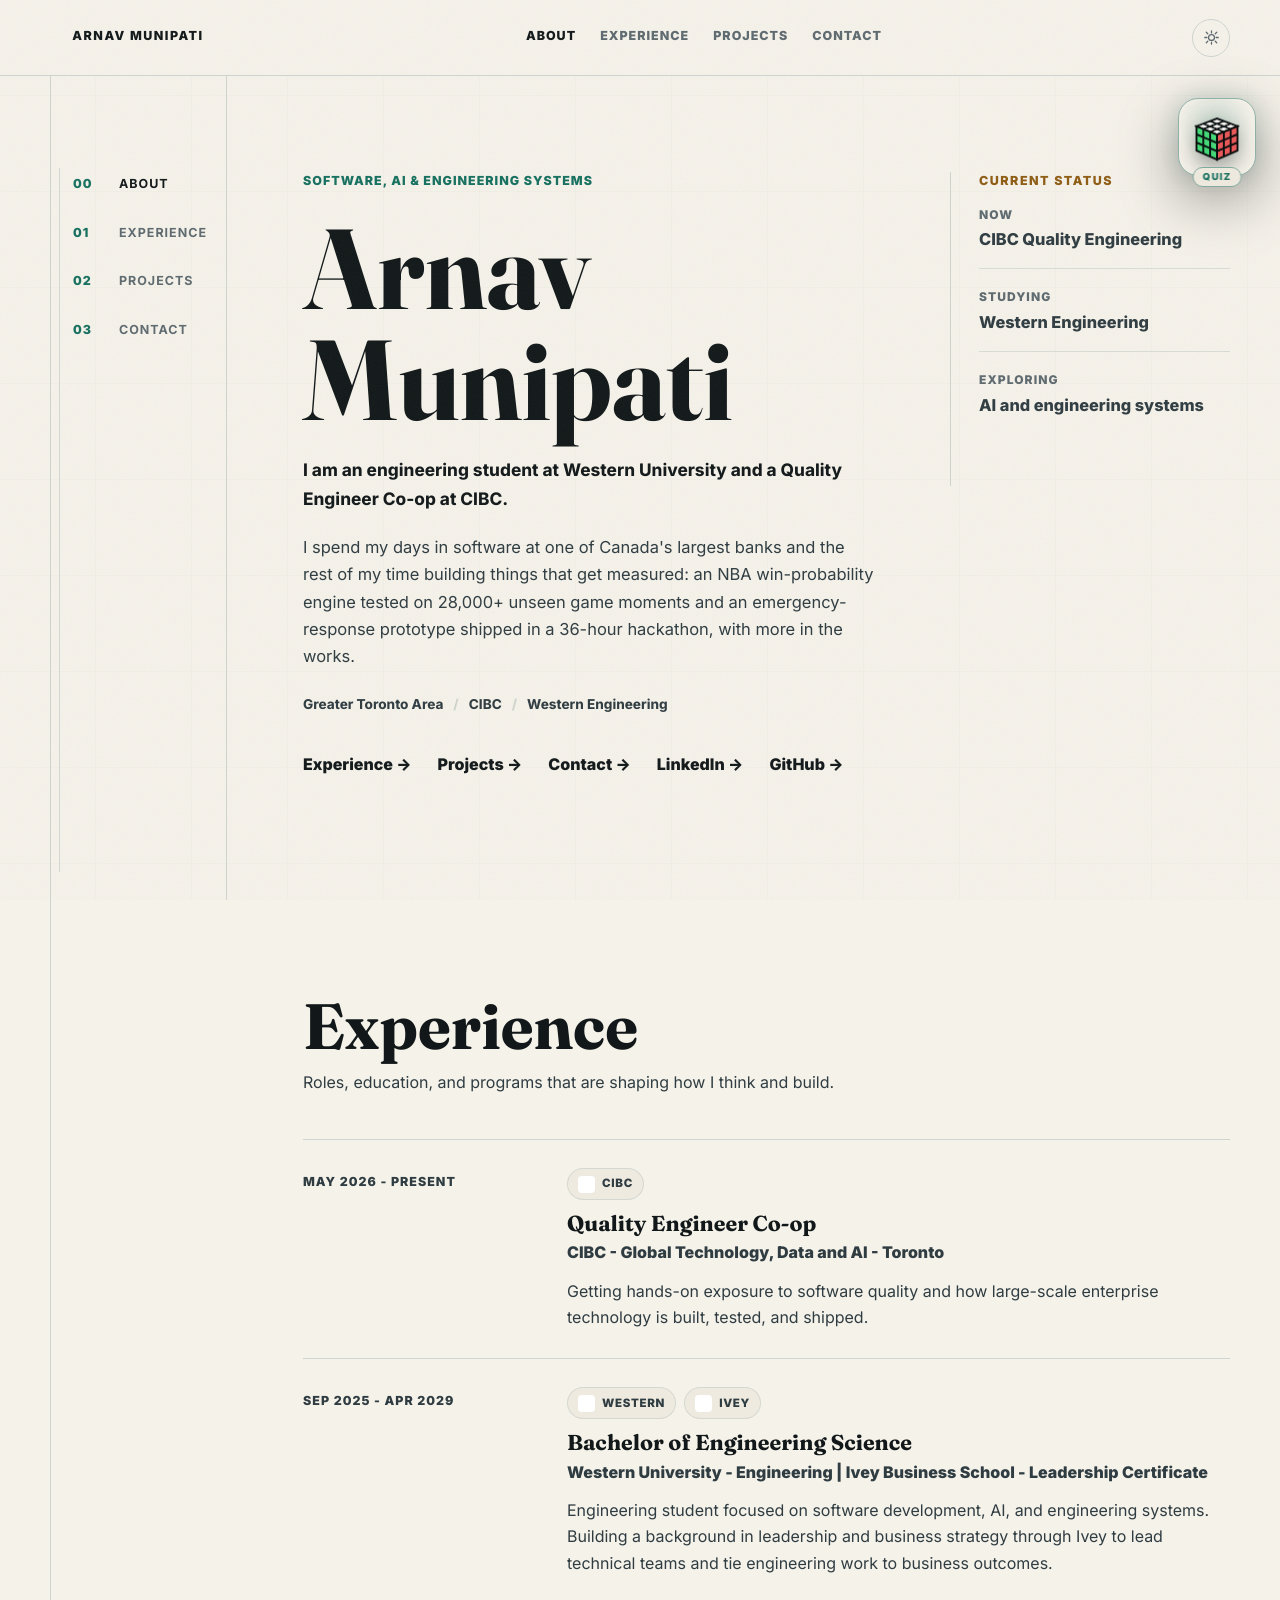
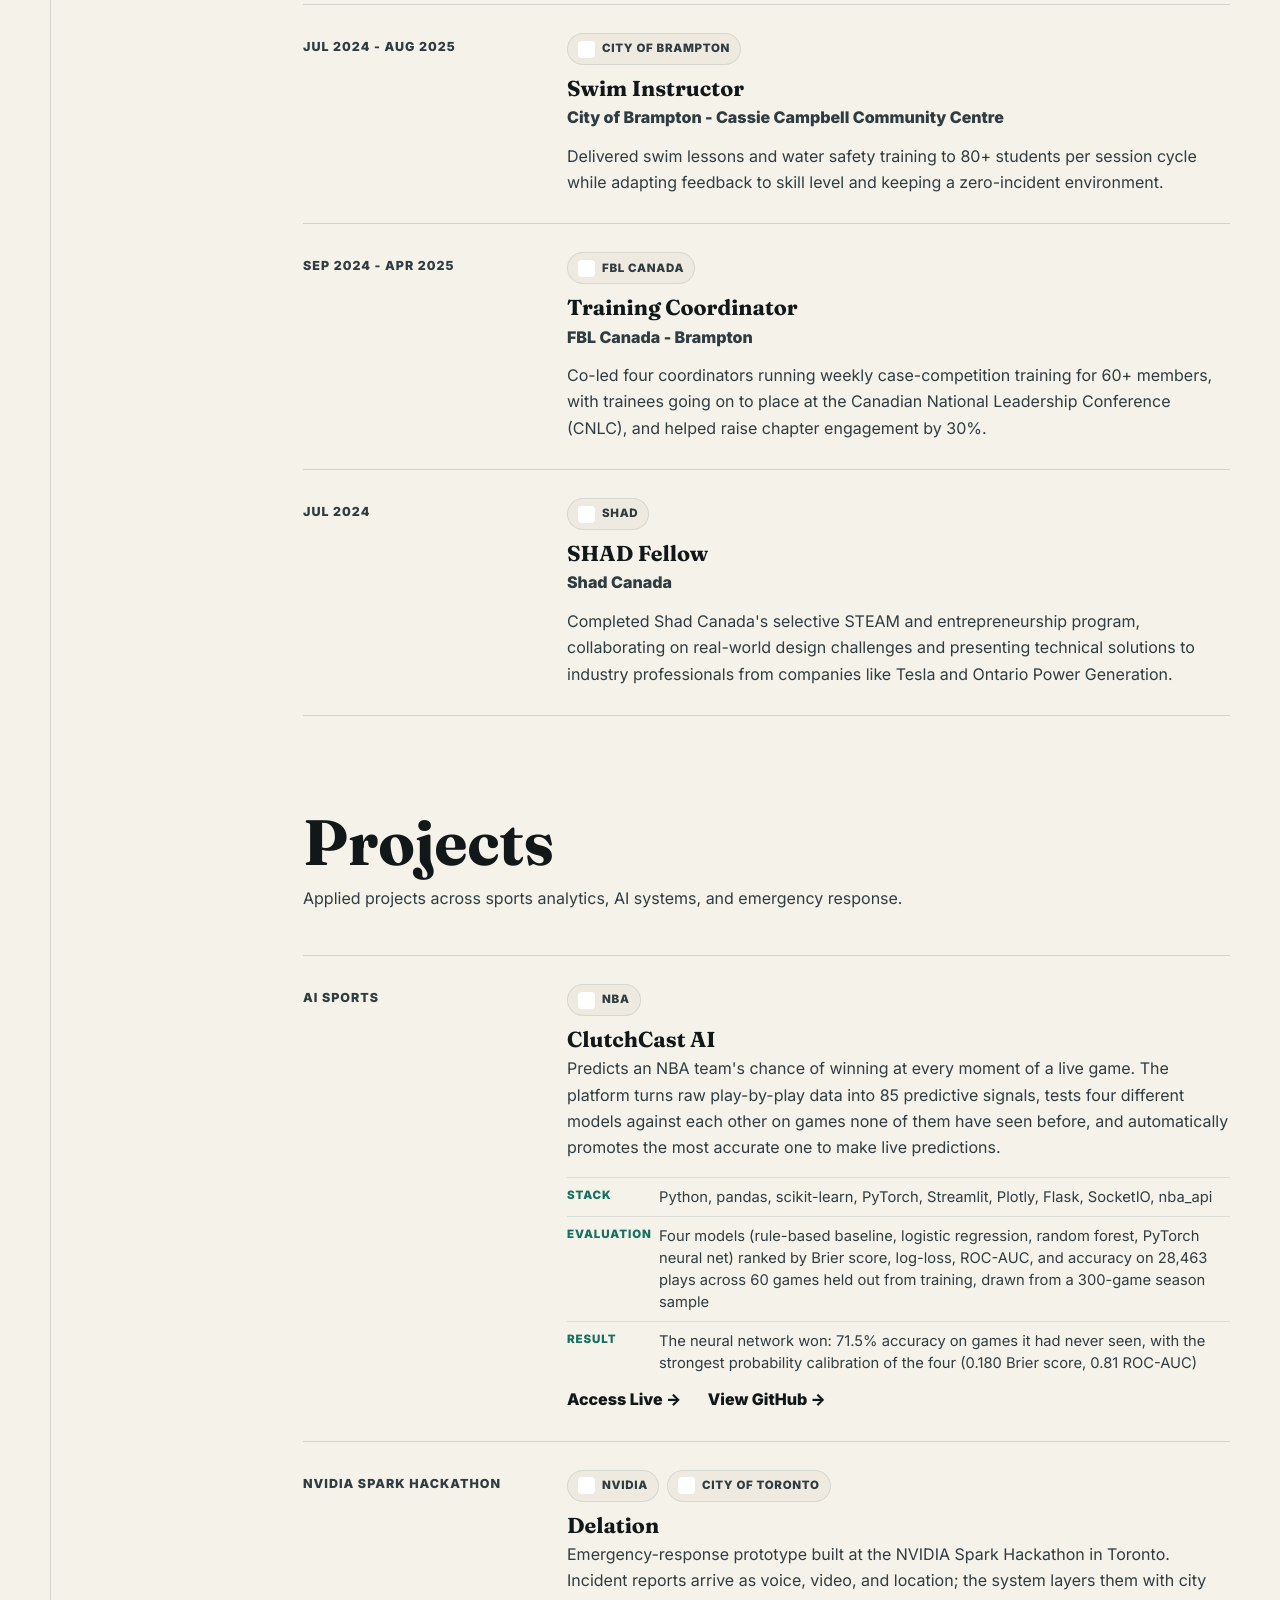
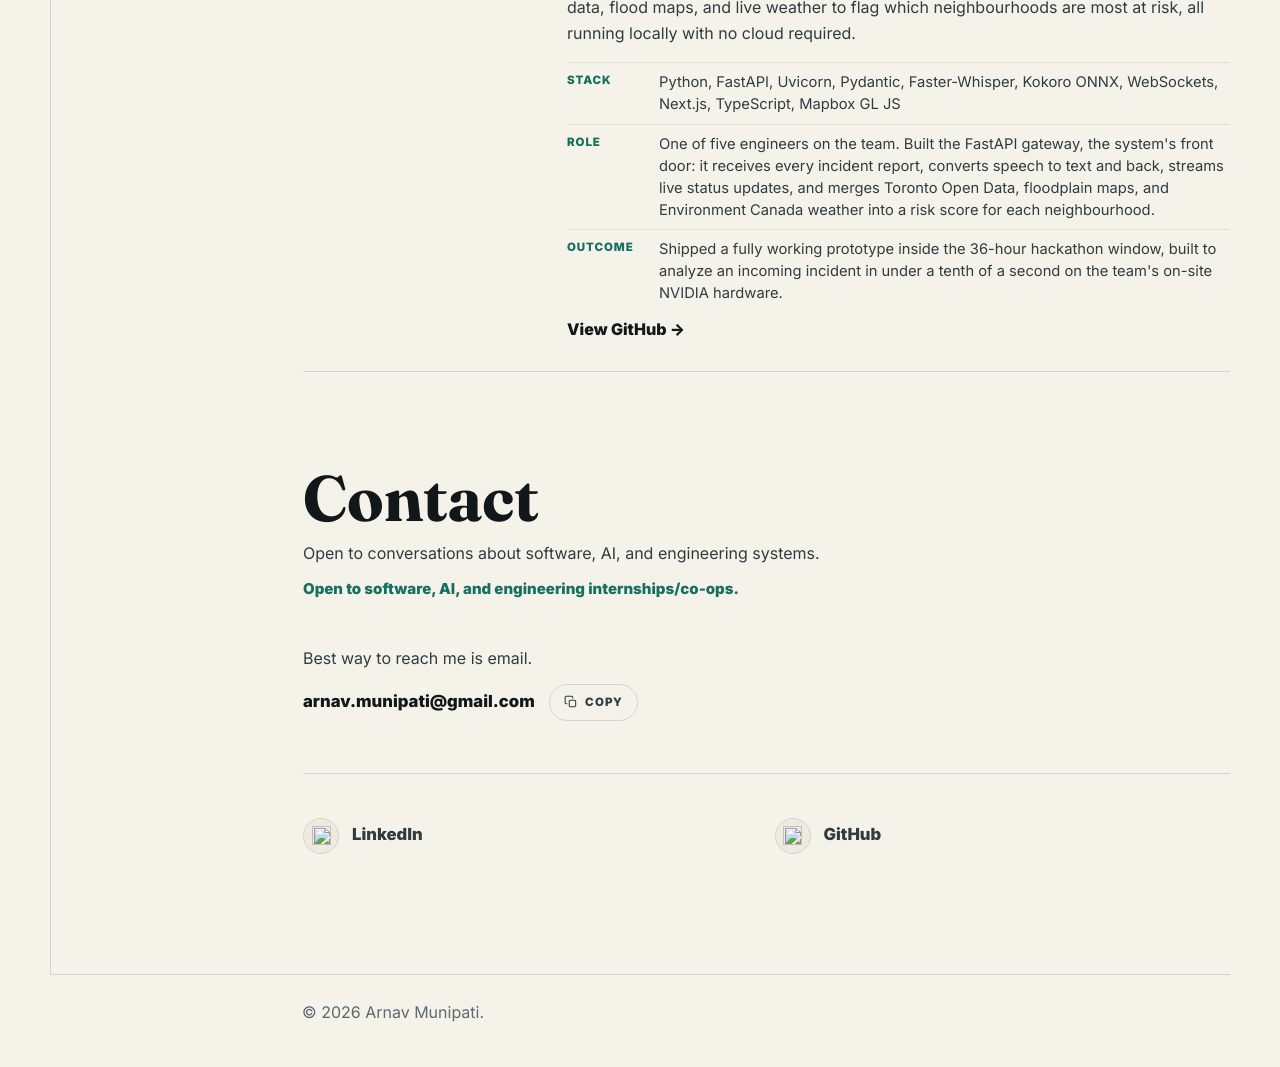
==== index.html @ 05cc2d0d "Add LinkedIn and GitHub to the hero link row Recruiters look for these in the first screen; previous" ====
<!doctype html>
<html lang="en">
  <head>
    <meta charset="utf-8" />
    <meta name="viewport" content="width=device-width, initial-scale=1" />
    <meta name="theme-color" content="#0b1213" />
    <meta
      name="description"
      content="Arnav Munipati - Quality Engineer Co-op at CIBC and Western Engineering student, building projects in software, AI, and engineering systems."
    />
    <meta property="og:title" content="Arnav Munipati | Portfolio" />
    <meta property="og:type" content="website" />
    <meta
      property="og:description"
      content="Quality Engineer Co-op at CIBC and Western Engineering student, building projects in software, AI, and engineering systems."
    />
    <meta property="og:url" content="https://arnavmunipati.vercel.app/" />
    <meta property="og:image" content="https://arnavmunipati.vercel.app/assets/social-preview.png?v=2" />
    <meta
      property="og:image:alt"
      content="Arnav Munipati in large serif type on a dark grid with mint accents and a Rubik's cube."
    />
    <meta property="og:image:width" content="1200" />
    <meta property="og:image:height" content="630" />
    <meta name="twitter:card" content="summary_large_image" />
    <meta name="twitter:title" content="Arnav Munipati | Portfolio" />
    <meta
      name="twitter:description"
      content="Quality Engineer Co-op at CIBC and Western Engineering student, building projects in software, AI, and engineering systems."
    />
    <meta name="twitter:image" content="https://arnavmunipati.vercel.app/assets/social-preview.png?v=2" />
    <link rel="canonical" href="https://arnavmunipati.vercel.app/" />
    <link rel="icon" href="assets/favicon.svg" type="image/svg+xml" />
    <link rel="apple-touch-icon" href="assets/icon-512.png" />
    <title>Arnav Munipati | Portfolio</title>
    <link rel="preload" href="assets/fonts/fraunces-var-latin.woff2" as="font" type="font/woff2" crossorigin />
    <link rel="preload" href="assets/fonts/inter-var-latin.woff2" as="font" type="font/woff2" crossorigin />
    <script type="application/ld+json">
      {
        "@context": "https://schema.org",
        "@type": "Person",
        "name": "Arnav Munipati",
        "url": "https://arnavmunipati.vercel.app/",
        "jobTitle": "Quality Engineer Co-op",
        "worksFor": { "@type": "Organization", "name": "CIBC" },
        "alumniOf": { "@type": "CollegeOrUniversity", "name": "Western University" },
        "sameAs": [
          "https://www.linkedin.com/in/arnavmunipati/",
          "https://github.com/arnavm24"
        ]
      }
    </script>
    <link rel="stylesheet" href="styles.css" />
  </head>
  <body>
    <a class="skip-link" href="#top">Skip to content</a>
    <div class="progress" aria-hidden="true"><span id="scroll-progress"></span></div>
    <canvas class="cursor-ribbon" aria-hidden="true"></canvas>

    <header class="site-header">
      <a class="brand" href="#top" aria-label="Arnav Munipati home">Arnav Munipati</a>

      <nav class="nav-links" aria-label="Primary navigation">
        <a href="#about">About</a>
        <a href="#experience">Experience</a>
        <a href="#projects">Projects</a>
        <a href="#contact">Contact</a>
      </nav>

      <button class="theme-button" type="button" data-theme-toggle aria-label="Toggle color theme">
        <svg class="theme-icon theme-icon-moon" viewBox="0 0 24 24" aria-hidden="true" focusable="false">
          <path d="M20 14.3A8.5 8.5 0 1 1 9.7 4a6.6 6.6 0 0 0 10.3 10.3Z" />
        </svg>
        <svg class="theme-icon theme-icon-sun" viewBox="0 0 24 24" aria-hidden="true" focusable="false">
          <circle cx="12" cy="12" r="4.2" />
          <path d="M12 2.5v3M12 18.5v3M4.6 4.6l2.1 2.1M17.3 17.3l2.1 2.1M2.5 12h3M18.5 12h3M4.6 19.4l2.1-2.1M17.3 6.7l2.1-2.1" />
        </svg>
      </button>
    </header>

    <main id="top" class="page-shell" tabindex="-1">
      <aside class="section-rail" aria-label="Page sections">
        <a href="#about"><span>00</span><strong>About</strong></a>
        <a href="#experience"><span>01</span><strong>Experience</strong></a>
        <a href="#projects"><span>02</span><strong>Projects</strong></a>
        <a href="#contact"><span>03</span><strong>Contact</strong></a>
      </aside>

      <div class="content-column">
        <section class="hero section-block" id="about" aria-labelledby="hero-title">
          <div class="mobile-kicker">
            <span>00</span>
            <strong>About</strong>
          </div>

          <div class="hero-main">
            <p class="eyebrow">Software, AI &amp; Engineering Systems</p>
            <h1 id="hero-title">Arnav Munipati</h1>
            <p class="hero-statement">
              I am an engineering student at Western University and a Quality Engineer Co-op at
              CIBC.
            </p>
            <p class="hero-copy">
              I spend my days in software at one of Canada's largest banks and the rest of my
              time building things that get measured: an NBA win-probability engine tested on
              28,000+ unseen game moments and an emergency-response prototype shipped in a
              36-hour hackathon, with more in the works.
            </p>

            <div class="tag-line" aria-label="Profile highlights">
              <span>Greater Toronto Area</span>
              <span>CIBC</span>
              <span>Western Engineering</span>
            </div>

            <div class="text-links">
              <a href="#experience">Experience -></a>
              <a href="#projects">Projects -></a>
              <a href="#contact">Contact -></a>
              <a href="https://www.linkedin.com/in/arnavmunipati/" target="_blank" rel="noreferrer">LinkedIn -></a>
              <a href="https://github.com/arnavm24" target="_blank" rel="noreferrer">GitHub -></a>
            </div>
          </div>

          <aside class="focus-panel" aria-label="Current status">
            <p>Current status</p>
            <dl>
              <div>
                <dt>Now</dt>
                <dd>CIBC Quality Engineering</dd>
              </div>
              <div>
                <dt>Studying</dt>
                <dd>Western Engineering</dd>
              </div>
              <div>
                <dt>Exploring</dt>
                <dd>AI and engineering systems</dd>
              </div>
            </dl>
          </aside>
        </section>

        <section class="section-block" id="experience" aria-labelledby="experience-title">
          <div class="mobile-kicker">
            <span>01</span>
            <strong>Experience</strong>
          </div>

          <div class="section-heading">
            <h2 id="experience-title">Experience</h2>
            <p>Roles, education, and programs that are shaping how I think and build.</p>
          </div>

          <div class="entry-list">
            <article class="entry">
              <p class="date">May 2026 - Present</p>
              <div>
                <div class="logo-strip" aria-label="Associated organizations">
                  <a class="logo-link" href="https://www.cibc.com/" target="_blank" rel="noreferrer" aria-label="CIBC homepage">
                    <img src="https://www.google.com/s2/favicons?domain=cibc.com&sz=64" alt="" />
                    <span>CIBC</span>
                  </a>
                </div>
                <h3>Quality Engineer Co-op</h3>
                <p class="company">CIBC - Global Technology, Data and AI - Toronto</p>
                <p>
                  Getting hands-on exposure to software quality and how large-scale enterprise
                  technology is built, tested, and shipped.
                </p>
              </div>
            </article>

            <article class="entry">
              <p class="date">Sep 2025 - Apr 2029</p>
              <div>
                <div class="logo-strip" aria-label="Associated schools">
                  <a class="logo-link" href="https://www.uwo.ca/" target="_blank" rel="noreferrer" aria-label="Western University homepage">
                    <img src="https://www.google.com/s2/favicons?domain=uwo.ca&sz=64" alt="" />
                    <span>Western</span>
                  </a>
                  <a class="logo-link" href="https://www.ivey.uwo.ca/" target="_blank" rel="noreferrer" aria-label="Ivey Business School homepage">
                    <img src="https://www.google.com/s2/favicons?domain=ivey.uwo.ca&sz=64" alt="" />
                    <span>Ivey</span>
                  </a>
                </div>
                <h3>Bachelor of Engineering Science</h3>
                <p class="company">Western University - Engineering | Ivey Business School - Leadership Certificate</p>
                <p>
                  Engineering student focused on software development, AI, and engineering
                  systems. Building a background in leadership and business strategy through
                  Ivey to lead technical teams and tie engineering work to business outcomes.
                </p>
              </div>
            </article>

            <article class="entry">
              <p class="date">Jul 2024 - Aug 2025</p>
              <div>
                <div class="logo-strip" aria-label="Associated organization">
                  <a class="logo-link" href="https://www.brampton.ca/" target="_blank" rel="noreferrer" aria-label="City of Brampton homepage">
                    <img src="https://www.google.com/s2/favicons?domain=brampton.ca&sz=64" alt="" />
                    <span>City of Brampton</span>
                  </a>
                </div>
                <h3>Swim Instructor</h3>
                <p class="company">City of Brampton - Cassie Campbell Community Centre</p>
                <p>
                  Delivered swim lessons and water safety training to 80+ students per session
                  cycle while adapting feedback to skill level and keeping a zero-incident
                  environment.
                </p>
              </div>
            </article>

            <article class="entry">
              <p class="date">Sep 2024 - Apr 2025</p>
              <div>
                <div class="logo-strip" aria-label="Associated organization">
                  <a class="logo-link" href="https://fblc.ca/" target="_blank" rel="noreferrer" aria-label="FBL Canada homepage">
                    <img src="https://www.google.com/s2/favicons?domain=fblc.ca&sz=64" alt="" />
                    <span>FBL Canada</span>
                  </a>
                </div>
                <h3>Training Coordinator</h3>
                <p class="company">FBL Canada - Brampton</p>
                <p>
                  Co-led four coordinators running weekly case-competition training for 60+
                  members, with trainees going on to place at the Canadian National Leadership
                  Conference (CNLC), and helped raise chapter engagement by 30%.
                </p>
              </div>
            </article>

            <article class="entry">
              <p class="date">Jul 2024</p>
              <div>
                <div class="logo-strip" aria-label="Associated organization">
                  <a class="logo-link" href="https://www.shad.ca/" target="_blank" rel="noreferrer" aria-label="Shad Canada homepage">
                    <img src="https://www.google.com/s2/favicons?domain=shad.ca&sz=64" alt="" />
                    <span>SHAD</span>
                  </a>
                </div>
                <h3>SHAD Fellow</h3>
                <p class="company">Shad Canada</p>
                <p>
                  Completed Shad Canada's selective STEAM and entrepreneurship program,
                  collaborating on real-world design challenges and presenting technical
                  solutions to industry professionals from companies like Tesla and Ontario
                  Power Generation.
                </p>
              </div>
            </article>
          </div>
        </section>

        <section class="section-block" id="projects" aria-labelledby="projects-title">
          <div class="mobile-kicker">
            <span>02</span>
            <strong>Projects</strong>
          </div>

          <div class="section-heading">
            <h2 id="projects-title">Projects</h2>
            <p>Applied projects across sports analytics, AI systems, and emergency response.</p>
          </div>

          <div class="entry-list compact">
            <article class="entry">
              <p class="date">AI Sports</p>
              <div>
                <div class="logo-strip" aria-label="Project organizations">
                  <a class="logo-link" href="https://www.nba.com/" target="_blank" rel="noreferrer" aria-label="NBA homepage">
                    <img src="https://www.google.com/s2/favicons?domain=nba.com&sz=64" alt="" />
                    <span>NBA</span>
                  </a>
                </div>
                <h3>ClutchCast AI</h3>
                <p>
                  Predicts an NBA team's chance of winning at every moment of a live game. The
                  platform turns raw play-by-play data into 85 predictive signals, tests four
                  different models against each other on games none of them have seen before,
                  and automatically promotes the most accurate one to make live predictions.
                </p>
                <dl class="project-facts" aria-label="ClutchCast AI project details">
                  <div>
                    <dt>Stack</dt>
                    <dd>Python, pandas, scikit-learn, PyTorch, Streamlit, Plotly, Flask, SocketIO, nba_api</dd>
                  </div>
                  <div>
                    <dt>Evaluation</dt>
                    <dd>Four models (rule-based baseline, logistic regression, random forest, PyTorch neural net) ranked by Brier score, log-loss, ROC-AUC, and accuracy on 28,463 plays across 60 games held out from training, drawn from a 300-game season sample</dd>
                  </div>
                  <div>
                    <dt>Result</dt>
                    <dd>The neural network won: 71.5% accuracy on games it had never seen, with the strongest probability calibration of the four (0.180 Brier score, 0.81 ROC-AUC)</dd>
                  </div>
                </dl>
                <a class="inline-action" href="https://clutchcast-ai.vercel.app/" target="_blank" rel="noreferrer">
                  Access Live ->
                </a>
                <a class="inline-action" href="https://github.com/arnavm24/clutchcast-ai" target="_blank" rel="noreferrer">
                  View GitHub ->
                </a>
              </div>
            </article>

            <article class="entry">
              <p class="date">NVIDIA Spark Hackathon</p>
              <div>
                <div class="logo-strip" aria-label="Project organizations">
                  <a class="logo-link" href="https://www.nvidia.com/en-us/" target="_blank" rel="noreferrer" aria-label="NVIDIA homepage">
                    <img src="https://www.google.com/s2/favicons?domain=nvidia.com&sz=64" alt="" />
                    <span>NVIDIA</span>
                  </a>
                  <a class="logo-link" href="https://www.toronto.ca/" target="_blank" rel="noreferrer" aria-label="City of Toronto homepage">
                    <img src="https://www.google.com/s2/favicons?domain=toronto.ca&sz=64" alt="" />
                    <span>City of Toronto</span>
                  </a>
                </div>
                <h3>Delation</h3>
                <p>
                  Emergency-response prototype built at the NVIDIA Spark Hackathon in Toronto.
                  Incident reports arrive as voice, video, and location; the system layers them
                  with city data, flood maps, and live weather to flag which neighbourhoods are
                  most at risk, all running locally with no cloud required.
                </p>
                <dl class="project-facts" aria-label="Delation project details">
                  <div>
                    <dt>Stack</dt>
                    <dd>Python, FastAPI, Uvicorn, Pydantic, Faster-Whisper, Kokoro ONNX, WebSockets, Next.js, TypeScript, Mapbox GL JS</dd>
                  </div>
                  <div>
                    <dt>Role</dt>
                    <dd>One of five engineers on the team. Built the FastAPI gateway, the system's front door: it receives every incident report, converts speech to text and back, streams live status updates, and merges Toronto Open Data, floodplain maps, and Environment Canada weather into a risk score for each neighbourhood.</dd>
                  </div>
                  <div>
                    <dt>Outcome</dt>
                    <dd>Shipped a fully working prototype inside the 36-hour hackathon window, built to analyze an incoming incident in under a tenth of a second on the team's on-site NVIDIA hardware.</dd>
                  </div>
                </dl>
                <a class="inline-action" href="https://github.com/AdrianShah/NVIDIA-SparkHacks" target="_blank" rel="noreferrer">
                  View GitHub ->
                </a>
              </div>
            </article>
          </div>
        </section>

        <section class="section-block contact-block" id="contact" aria-labelledby="contact-title">
          <div class="mobile-kicker">
            <span>03</span>
            <strong>Contact</strong>
          </div>

          <div class="section-heading">
            <h2 id="contact-title">Contact</h2>
            <p>Open to conversations about software, AI, and engineering systems.</p>
            <p class="availability-note">Open to software, AI, and engineering internships/co-ops.</p>
          </div>

          <p class="contact-copy">Best way to reach me is email.</p>

          <div class="email-row">
            <a class="email-button" href="mailto:arnav.munipati@gmail.com">
              arnav.munipati@gmail.com
            </a>
            <button class="copy-email" type="button" data-copy-email="arnav.munipati@gmail.com" aria-label="Copy email address">
              <svg viewBox="0 0 24 24" aria-hidden="true" focusable="false">
                <rect x="9" y="9" width="11" height="11" rx="2" />
                <path d="M5 15H4a2 2 0 0 1-2-2V4a2 2 0 0 1 2-2h9a2 2 0 0 1 2 2v1" />
              </svg>
              <span data-copy-label aria-live="polite">Copy</span>
            </button>
          </div>

          <div class="contact-methods" aria-label="Contact methods">
            <div class="contact-chip">
              <span class="contact-icon" aria-hidden="true">
                <img src="https://www.google.com/s2/favicons?domain=linkedin.com&sz=64" alt="" />
              </span>
              <a href="https://www.linkedin.com/in/arnavmunipati/" target="_blank" rel="noreferrer">
                LinkedIn
              </a>
            </div>
            <div class="contact-chip">
              <span class="contact-icon" aria-hidden="true">
                <img src="https://www.google.com/s2/favicons?domain=github.com&sz=64" alt="" />
              </span>
              <a href="https://github.com/arnavm24" target="_blank" rel="noreferrer">
                GitHub
              </a>
            </div>
          </div>
        </section>
      </div>
    </main>

    <footer class="site-footer">
      <p>&copy; <span data-year></span> Arnav Munipati.</p>
    </footer>

    <div class="rubiks-widget" data-rubiks-widget>
      <div
        class="rubiks-popover"
        id="rubiks-popover"
        role="dialog"
        aria-modal="true"
        aria-labelledby="rubiks-title"
        tabindex="-1"
        hidden
      >
        <div class="rubiks-popover-header">
          <div class="rubiks-heading">
            <div class="rubiks-kicker-row">
              <span class="rubiks-kicker-icon" aria-hidden="true">
                <svg viewBox="0 0 24 24" focusable="false">
                  <path d="M9 3h6v4.1a2.35 2.35 0 1 1 0 4.8V21H9v-4.1a2.35 2.35 0 1 1 0-4.8V3Z" />
                  <path d="M9 7H4v6h4.1" />
                  <path d="M15 13h5v6h-5.1" />
                </svg>
              </span>
              <p id="rubiks-title">Puzzle Check</p>
            </div>
            <p class="rubiks-subtitle">Let's see how well you know Arnav.</p>
          </div>
          <button class="rubiks-close" type="button" data-rubiks-close aria-label="Close Rubik's Cube quiz">
            Close
          </button>
        </div>
        <div class="rubiks-stage">
          <div class="rubiks-stage-cube" aria-hidden="true">
            <span class="rubiks-mini rubiks-mini-large" data-rubiks-cube></span>
          </div>
          <div class="rubiks-loading" data-rubiks-loading aria-hidden="true">
            <span class="rubiks-loading-dot"></span><span class="rubiks-loading-dot"></span><span class="rubiks-loading-dot"></span>
            <span class="rubiks-loading-result" data-rubiks-loading-result></span>
          </div>
          <div class="rubiks-panel" data-rubiks-panel aria-live="polite">
            <p class="rubiks-intro">
              Fun Fact: Arnav can solve a Rubik's Cube! Think you can solve this one?
            </p>
            <button class="rubiks-action" type="button" data-rubiks-begin>Begin</button>
          </div>
        </div>
      </div>

      <button
        class="cube-trigger"
        type="button"
        data-rubiks-toggle
        aria-expanded="false"
        aria-controls="rubiks-popover"
      >
        <span class="sr-only">Open Rubik's Cube quiz</span>
        <span class="rubiks-mini" data-rubiks-cube aria-hidden="true"></span>
      </button>
    </div>

    <script src="script.js"></script>
    <script defer src="/_vercel/insights/script.js"></script>
    <script defer src="/_vercel/speed-insights/script.js"></script>
  </body>
</html>
---- styles.css ----
@font-face {
  font-family: "Inter";
  font-style: normal;
  font-weight: 100 900;
  font-display: swap;
  src: url("assets/fonts/inter-var-latin.woff2") format("woff2");
}

@font-face {
  font-family: "Fraunces";
  font-style: normal;
  font-weight: 100 900;
  font-display: swap;
  src: url("assets/fonts/fraunces-var-latin.woff2") format("woff2");
}

:root {
  color-scheme: dark;
  --bg: #0b1213;
  --panel: #101818;
  --ink: #f4f7f5;
  --muted: #a8b2b5;
  --muted-strong: #c6d0d3;
  --line: #243538;
  --accent: #a8f0d2;
  --accent-warm: #f3c969;
  --max: 1180px;
  --rail: 176px;
  --header: 76px;
}

[data-theme="light"] {
  color-scheme: light;
  --bg: #f5f2ea;
  --panel: #eee9de;
  --ink: #121819;
  --muted: #5e6a6f;
  --muted-strong: #2f3c41;
  --line: #cfd4ce;
  --accent: #16705f;
  --accent-warm: #8f5d14;
}

/* First visit with no saved choice: follow the visitor's system theme.
   script.js only sets data-theme once a preference is stored or the
   toggle is clicked, and data-theme always wins over this block. Values
   must mirror [data-theme="light"] above. */
@media (prefers-color-scheme: light) {
  :root:not([data-theme]) {
    color-scheme: light;
    --bg: #f5f2ea;
    --panel: #eee9de;
    --ink: #121819;
    --muted: #5e6a6f;
    --muted-strong: #2f3c41;
    --line: #cfd4ce;
    --accent: #16705f;
    --accent-warm: #8f5d14;
  }

  :root:not([data-theme]) .theme-icon-moon {
    display: none;
  }

  :root:not([data-theme]) .theme-icon-sun {
    display: block;
  }
}

* {
  box-sizing: border-box;
}

html {
  scroll-behavior: smooth;
}

body {
  margin: 0;
  overflow-x: hidden;
  background: var(--bg);
  color: var(--ink);
  font-family:
    Inter, ui-sans-serif, system-ui, -apple-system, BlinkMacSystemFont, "Segoe UI", sans-serif;
  line-height: 1.65;
  text-rendering: geometricPrecision;
}

body::before {
  position: fixed;
  inset: 0;
  z-index: -1;
  pointer-events: none;
  content: "";
  background:
    linear-gradient(90deg, transparent 0, transparent calc(100% - 1px), var(--line) 100%),
    linear-gradient(180deg, transparent 0, transparent calc(100% - 1px), var(--line) 100%);
  background-size: 96px 96px;
  opacity: 0.18;
}

/* Faint film grain over everything for editorial texture. */
body::after {
  position: fixed;
  inset: 0;
  z-index: 60;
  pointer-events: none;
  content: "";
  background-image: url("data:image/svg+xml,%3Csvg xmlns='http://www.w3.org/2000/svg' width='180' height='180'%3E%3Cfilter id='n'%3E%3CfeTurbulence type='fractalNoise' baseFrequency='0.9' numOctaves='2' stitchTiles='stitch'/%3E%3C/filter%3E%3Crect width='100%25' height='100%25' filter='url(%23n)'/%3E%3C/svg%3E");
  background-size: 180px 180px;
  opacity: 0.05;
}

[data-theme="light"] body::after {
  opacity: 0.035;
}

::selection {
  background: color-mix(in srgb, var(--accent) 32%, transparent);
  color: var(--ink);
}

.cursor-ribbon {
  position: fixed;
  inset: 0;
  z-index: 1;
  width: 100vw;
  height: 100vh;
  pointer-events: none;
  opacity: 0.9;
  will-change: contents;
}

a {
  color: inherit;
  text-decoration: none;
}

button {
  font: inherit;
}

/* One consistent keyboard-focus treatment everywhere. */
:focus-visible {
  outline: 2px solid var(--accent);
  outline-offset: 3px;
}

/* The main element is only focused programmatically via the skip link. */
main:focus,
main:focus-visible {
  outline: none;
}

/* The quiz dialog receives focus programmatically when it opens. */
.rubiks-popover:focus,
.rubiks-popover:focus-visible {
  outline: none;
}

.skip-link {
  position: fixed;
  top: 14px;
  left: 14px;
  z-index: 100;
  padding: 10px 16px;
  border: 1px solid var(--accent);
  border-radius: 999px;
  background: var(--bg);
  color: var(--ink);
  font-size: 0.78rem;
  font-weight: 850;
  letter-spacing: 0.08em;
  text-transform: uppercase;
  transform: translateY(calc(-100% - 20px));
}

.skip-link:focus-visible {
  transform: none;
}

body.rubiks-active {
  overflow: hidden;
}

.progress {
  position: fixed;
  top: 0;
  left: 0;
  z-index: 30;
  width: 100%;
  height: 2px;
}

.progress span {
  display: block;
  width: 0%;
  height: 100%;
  background: var(--accent);
}

.site-header {
  position: sticky;
  top: 0;
  z-index: 20;
  display: grid;
  grid-template-columns: var(--rail) minmax(0, 1fr) 48px;
  align-items: center;
  min-height: var(--header);
  padding: 0 max(28px, calc((100vw - var(--max)) / 2));
  border-bottom: 1px solid var(--line);
  background: color-mix(in srgb, var(--bg) 94%, transparent);
  -webkit-backdrop-filter: blur(18px);
  backdrop-filter: blur(18px);
}

.page-shell,
.site-footer {
  position: relative;
  z-index: 2;
}

.brand {
  justify-self: center;
  width: max-content;
  color: var(--ink);
  font-size: 0.78rem;
  font-weight: 850;
  letter-spacing: 0.12em;
  line-height: 1.45;
  text-align: center;
  text-transform: uppercase;
}

.nav-links {
  display: flex;
  justify-self: center;
  gap: 24px;
  align-items: center;
  min-width: 0;
}

.nav-links a,
.theme-button,
.section-rail a,
.date,
.eyebrow {
  color: var(--muted);
  font-size: 0.78rem;
  font-weight: 850;
  letter-spacing: 0.08em;
  text-transform: uppercase;
}

.nav-links a {
  transition: color 160ms ease;
}

.nav-links a:hover,
.nav-links a.active {
  color: var(--ink);
}

.theme-button {
  justify-self: end;
  display: grid;
  width: 38px;
  height: 38px;
  place-items: center;
  border: 1px solid var(--line);
  border-radius: 999px;
  background: transparent;
  cursor: pointer;
  line-height: 1;
}

.theme-icon {
  width: 17px;
  height: 17px;
  fill: none;
  stroke: currentColor;
  stroke-linecap: round;
  stroke-linejoin: round;
  stroke-width: 1.8;
}

.theme-icon-sun {
  display: none;
}

[data-theme="light"] .theme-icon-moon {
  display: none;
}

[data-theme="light"] .theme-icon-sun {
  display: block;
}

.page-shell {
  display: grid;
  grid-template-columns: var(--rail) minmax(0, 1fr);
  width: min(var(--max), calc(100% - 56px));
  margin: 0 auto;
  border-left: 1px solid var(--line);
}

.section-rail {
  position: sticky;
  top: var(--header);
  display: grid;
  align-content: start;
  gap: 14px;
  height: calc(100vh - var(--header));
  padding-top: 92px;
  padding-left: 22px;
  padding-right: 22px;
  border-right: 1px solid var(--line);
}

/* Progress thread: a faint track beside the section numbers whose accent
   fill tracks overall scroll progress (--scroll-progress, set by JS). */
.section-rail::before,
.section-rail::after {
  position: absolute;
  top: 92px;
  left: 8px;
  width: 1px;
  content: "";
}

.section-rail::before {
  bottom: 28px;
  background: color-mix(in srgb, var(--line) 85%, transparent);
}

.section-rail::after {
  height: calc((100% - 92px - 28px) * var(--scroll-progress, 0));
  background: var(--accent);
}

.section-rail a {
  display: grid;
  grid-template-columns: 34px auto;
  gap: 12px;
  align-items: baseline;
  justify-self: start;
  width: max-content;
  padding: 7px 0;
  transition: color 160ms ease;
}

.section-rail span {
  color: var(--accent);
}

.section-rail a:hover,
.section-rail a.active {
  color: var(--ink);
}

.content-column {
  min-width: 0;
}

.section-block {
  min-width: 0;
  padding: 96px 0 0 76px;
  scroll-margin-top: calc(var(--header) + 24px);
}

/* Scroll reveals: script.js marks elements reveal-ready + reveal-pending,
   then removes reveal-pending as they enter the viewport (staggered via
   --reveal-delay). Without JS nothing is ever hidden. */
.reveal-ready {
  transition:
    opacity 560ms ease,
    transform 560ms cubic-bezier(0.22, 0.7, 0.2, 1);
  transition-delay: var(--reveal-delay, 0ms);
}

.reveal-pending {
  opacity: 0;
  transform: translateY(14px);
}

/* Applied briefly by the theme toggle so dark/light swaps cross-fade
   instead of snapping. Kept ahead of the reduced-motion block so that
   block still wins for users who opt out of motion. */
html.theme-fade,
html.theme-fade *:not(.cubie-sticker),
html.theme-fade *::before,
html.theme-fade *::after {
  transition:
    background-color 240ms ease,
    color 240ms ease,
    border-color 240ms ease,
    fill 240ms ease,
    stroke 240ms ease,
    box-shadow 240ms ease !important;
}

.hero {
  display: grid;
  grid-template-columns: minmax(0, 1fr) 280px;
  gap: 76px;
  min-height: calc(100vh - var(--header));
  align-items: start;
  min-width: 0;
}

.hero-main {
  min-width: 0;
  max-width: 720px;
}

/* One-time entrance: the hero assembles top to bottom on load. The
   reduced-motion block at the end of this file collapses duration and
   delay, so those users see the final state immediately. */
@keyframes rise-in {
  from {
    opacity: 0;
    transform: translateY(16px);
  }

  to {
    opacity: 1;
    transform: translateY(0);
  }
}

.hero-main > * {
  animation: rise-in 620ms cubic-bezier(0.22, 0.7, 0.2, 1) both;
}

.hero-main > *:nth-child(1) {
  animation-delay: 40ms;
}

.hero-main > *:nth-child(2) {
  animation-delay: 120ms;
}

.hero-main > *:nth-child(3) {
  animation-delay: 200ms;
}

.hero-main > *:nth-child(4) {
  animation-delay: 280ms;
}

.hero-main > *:nth-child(5) {
  animation-delay: 360ms;
}

.hero-main > *:nth-child(6) {
  animation-delay: 440ms;
}

.hero .focus-panel {
  animation: rise-in 620ms cubic-bezier(0.22, 0.7, 0.2, 1) 520ms both;
}

.eyebrow {
  margin: 0 0 20px;
  color: var(--accent);
}

h1,
h2,
h3,
p {
  margin-top: 0;
}

h1,
h2,
h3 {
  color: var(--ink);
  font-family: "Fraunces", Georgia, "Times New Roman", serif;
  font-optical-sizing: auto;
  line-height: 0.98;
  letter-spacing: 0;
}

h1 {
  margin-bottom: 22px;
  font-size: clamp(4.4rem, 9vw, 7.1rem);
  font-weight: 700;
}

h2 {
  margin-bottom: 10px;
  font-size: clamp(2.5rem, 5vw, 4.05rem);
}

h3 {
  margin-bottom: 5px;
  font-size: 1.35rem;
}

.hero-statement {
  max-width: 760px;
  margin-bottom: 20px;
  color: var(--ink);
  font-size: 1.08rem;
  font-weight: 750;
}

.hero-copy,
.section-heading p,
.entry p,
.contact-copy {
  color: var(--muted-strong);
}

.hero-copy {
  max-width: 720px;
  margin-bottom: 24px;
  font-size: 1.03rem;
}

.tag-line {
  display: flex;
  flex-wrap: wrap;
  gap: 10px;
  margin-bottom: 34px;
}

.tag-line span {
  color: var(--muted-strong);
  font-size: 0.85rem;
  font-weight: 750;
}

.tag-line span + span::before {
  margin-right: 10px;
  color: var(--line);
  content: "/";
}

.text-links {
  display: flex;
  flex-wrap: wrap;
  gap: 26px;
}

.text-links a,
.inline-action,
.email-button {
  color: var(--ink);
  font-weight: 850;
}

.text-links a:hover,
.inline-action:hover,
.logo-link:hover,
.contact-chip a:hover,
.email-button:hover {
  color: var(--accent);
}

.focus-panel {
  min-height: 314px;
  padding: 0 0 0 28px;
  border-left: 1px solid var(--line);
}

.focus-panel p {
  margin-bottom: 12px;
  color: var(--accent-warm);
  font-size: 0.78rem;
  font-weight: 850;
  letter-spacing: 0.12em;
  text-transform: uppercase;
}

.focus-panel dl {
  display: grid;
  gap: 18px;
  margin: 0;
}

.focus-panel div {
  padding-bottom: 18px;
  border-bottom: 1px solid color-mix(in srgb, var(--line) 72%, transparent);
}

.focus-panel div:last-child {
  padding-bottom: 0;
  border-bottom: 0;
}

.focus-panel dt {
  margin-bottom: 4px;
  color: var(--muted);
  font-size: 0.75rem;
  font-weight: 850;
  letter-spacing: 0.09em;
  text-transform: uppercase;
}

.focus-panel dd {
  margin: 0;
  color: var(--muted-strong);
  font-size: 1.02rem;
  font-weight: 800;
  line-height: 1.35;
}

.mobile-kicker {
  display: none;
}

.section-heading {
  max-width: 760px;
  margin-bottom: 44px;
}

.section-heading p {
  max-width: 720px;
  margin-bottom: 0;
}

.section-heading .availability-note {
  margin-top: 10px;
  color: var(--accent);
  font-size: 0.94rem;
  font-weight: 850;
}

.entry-list {
  border-top: 1px solid var(--line);
}

.entry {
  display: grid;
  grid-template-columns: 220px minmax(0, 1fr);
  gap: 44px;
  padding: 28px 0;
  border-bottom: 1px solid var(--line);
  /* This rule is later in the file than .reveal-ready, so it must carry
     the reveal transition itself (per-property delays: hover tint stays
     instant-ish, reveal keeps its stagger) or scroll reveals would lose
     their animation on entries. */
  transition:
    background-color 180ms ease,
    opacity 560ms ease,
    transform 560ms cubic-bezier(0.22, 0.7, 0.2, 1);
  transition-delay: 0ms, var(--reveal-delay, 0ms), var(--reveal-delay, 0ms);
}

/* Hover-capable pointers only: on touch screens a tap would leave the
   tint stuck on the row until the next tap elsewhere. */
@media (hover: hover) {
  .entry:hover {
    background-color: color-mix(in srgb, var(--panel) 72%, transparent);
  }
}

.date {
  margin: 5px 0 0;
}

.company {
  margin-bottom: 12px;
  color: var(--muted);
  font-weight: 850;
}

.logo-strip {
  display: flex;
  flex-wrap: wrap;
  gap: 8px;
  margin-bottom: 13px;
}

.logo-link {
  display: inline-flex;
  gap: 7px;
  align-items: center;
  min-height: 32px;
  padding: 6px 10px;
  border: 1px solid color-mix(in srgb, var(--line) 82%, transparent);
  border-radius: 999px;
  background: color-mix(in srgb, var(--panel) 86%, transparent);
  color: var(--muted-strong);
  font-size: 0.72rem;
  font-weight: 850;
  letter-spacing: 0.06em;
  line-height: 1;
  text-transform: uppercase;
  transition:
    color 160ms ease,
    border-color 160ms ease,
    transform 160ms ease,
    background 160ms ease;
}

.logo-link:hover {
  border-color: color-mix(in srgb, var(--accent) 62%, var(--line));
  background: color-mix(in srgb, var(--accent) 10%, var(--panel));
  transform: translateY(-1px);
}

.logo-link img {
  width: 17px;
  height: 17px;
  border-radius: 4px;
  background: #ffffff;
  object-fit: contain;
}

.logo-link span {
  white-space: nowrap;
}

.entry p:last-child {
  max-width: 760px;
  margin-bottom: 0;
}

.entry .inline-action {
  display: inline-block;
  margin-top: 12px;
}

.entry .inline-action + .inline-action {
  margin-left: 22px;
}

.project-facts {
  display: grid;
  gap: 8px;
  max-width: 780px;
  margin: 16px 0 0;
}

.project-facts div {
  display: grid;
  grid-template-columns: 78px minmax(0, 1fr);
  gap: 14px;
  padding-top: 8px;
  border-top: 1px solid color-mix(in srgb, var(--line) 66%, transparent);
}

.project-facts dt {
  color: var(--accent);
  font-size: 0.72rem;
  font-weight: 850;
  letter-spacing: 0.08em;
  text-transform: uppercase;
}

.project-facts dd {
  margin: 0;
  color: var(--muted-strong);
  font-size: 0.92rem;
  line-height: 1.5;
}

.compact .entry {
  min-height: 132px;
}

.contact-block {
  padding-bottom: 104px;
}

.contact-copy {
  margin-bottom: 12px;
}

.email-row {
  display: flex;
  flex-wrap: wrap;
  gap: 14px;
  align-items: center;
}

.email-button {
  display: inline-block;
  padding: 0;
  border: 0;
  background: transparent;
  cursor: pointer;
  font-size: 1.04rem;
}

.copy-email {
  display: inline-flex;
  gap: 7px;
  align-items: center;
  padding: 8px 14px;
  border: 1px solid var(--line);
  border-radius: 999px;
  background: transparent;
  color: var(--muted-strong);
  cursor: pointer;
  font-size: 0.72rem;
  font-weight: 850;
  letter-spacing: 0.08em;
  text-transform: uppercase;
  transition:
    color 160ms ease,
    border-color 160ms ease;
}

.copy-email:hover,
.copy-email:focus-visible {
  color: var(--accent);
  border-color: color-mix(in srgb, var(--accent) 62%, var(--line));
}

.copy-email svg {
  width: 14px;
  height: 14px;
  fill: none;
  stroke: currentColor;
  stroke-width: 1.8;
  stroke-linecap: round;
  stroke-linejoin: round;
}

.contact-methods {
  display: grid;
  grid-template-columns: repeat(2, minmax(0, 1fr));
  gap: 16px;
  margin-top: 52px;
  padding-top: 28px;
  border-top: 1px solid var(--line);
}

.contact-chip {
  display: flex;
  gap: 13px;
  align-items: center;
  min-width: 0;
  padding: 16px 0;
}

.contact-icon {
  display: grid;
  flex: 0 0 auto;
  width: 36px;
  height: 36px;
  place-items: center;
  border: 1px solid var(--line);
  border-radius: 999px;
  background: color-mix(in srgb, var(--panel) 90%, transparent);
}

.contact-icon img {
  width: 19px;
  height: 19px;
  object-fit: contain;
}

.mail-icon svg {
  width: 20px;
  height: 20px;
  fill: none;
  stroke: var(--accent);
  stroke-linecap: round;
  stroke-linejoin: round;
  stroke-width: 1.7;
}

.contact-chip a {
  min-width: 0;
  color: var(--muted-strong);
  font-size: 1.04rem;
  font-weight: 850;
  overflow-wrap: anywhere;
}

.site-footer {
  width: min(var(--max), calc(100% - 56px));
  margin: 0 auto;
  padding: 24px 0 42px calc(var(--rail) + 76px);
  border-top: 1px solid var(--line);
  color: var(--muted);
}

.site-footer p {
  margin: 0;
}

/* 404 page (404.html). */
.error-shell {
  display: grid;
  min-height: 100vh;
  padding: 24px;
  place-items: center;
  text-align: center;
}

.error-code {
  margin-bottom: 12px;
  font-size: clamp(4rem, 14vw, 7.5rem);
}

.error-shell p:not(.eyebrow) {
  max-width: 46ch;
  margin: 0 auto;
  color: var(--muted-strong);
}

.error-home {
  display: inline-block;
  margin-top: 22px;
  color: var(--ink);
  font-weight: 850;
}

.error-home:hover,
.error-home:focus-visible {
  color: var(--accent);
}

.sr-only {
  position: absolute;
  width: 1px;
  height: 1px;
  padding: 0;
  margin: -1px;
  overflow: hidden;
  clip: rect(0, 0, 0, 0);
  white-space: nowrap;
  border: 0;
}

.rubiks-widget {
  position: fixed;
  right: 24px;
  top: calc(var(--header) + 22px);
  z-index: 40;
  display: flex;
  flex-direction: column-reverse;
  gap: 14px;
  align-items: flex-end;
  pointer-events: none;
}

.rubiks-widget.is-open {
  inset: 0;
  right: auto;
  top: auto;
  display: block;
}

.rubiks-widget.is-open::before {
  position: fixed;
  inset: 0;
  z-index: 0;
  pointer-events: auto;
  content: "";
  background:
    radial-gradient(circle at 35% 18%, color-mix(in srgb, var(--accent) 12%, transparent), transparent 32%),
    rgba(7, 12, 13, 0.76);
  -webkit-backdrop-filter: blur(8px);
  backdrop-filter: blur(8px);
}

.cube-trigger,
.rubiks-popover {
  position: relative;
  z-index: 1;
  pointer-events: auto;
}

.rubiks-widget.is-open .cube-trigger {
  display: none;
}

.cube-trigger {
  position: relative;
  display: grid;
  width: 78px;
  height: 78px;
  place-items: center;
  border: 1px solid color-mix(in srgb, var(--accent) 34%, var(--line));
  border-radius: 20px;
  background:
    radial-gradient(circle at 48% 34%, color-mix(in srgb, var(--accent) 18%, transparent), transparent 58%),
    color-mix(in srgb, var(--bg) 90%, var(--panel));
  box-shadow:
    0 20px 58px rgba(0, 0, 0, 0.4),
    0 0 24px color-mix(in srgb, var(--accent) 16%, transparent);
  cursor: pointer;
  overflow: visible;
  perspective: 320px;
  -webkit-transform-style: preserve-3d;
  transform-style: preserve-3d;
  transition:
    border-color 180ms ease,
    background 180ms ease,
    transform 180ms ease;
}

.cube-trigger::after {
  position: absolute;
  left: 50%;
  bottom: -12px;
  padding: 4px 9px;
  border: 1px solid color-mix(in srgb, var(--accent) 42%, var(--line));
  border-radius: 999px;
  background: color-mix(in srgb, var(--panel) 90%, var(--bg));
  color: var(--accent);
  content: "Quiz";
  font-size: 0.6rem;
  font-weight: 850;
  letter-spacing: 0.1em;
  line-height: 1;
  text-align: center;
  transform: translateX(-50%);
  text-transform: uppercase;
}

.cube-trigger:hover,
.cube-trigger:focus-visible {
  border-color: color-mix(in srgb, var(--accent) 62%, var(--line));
  background:
    radial-gradient(circle at 48% 35%, color-mix(in srgb, var(--accent) 22%, transparent), transparent 58%),
    color-mix(in srgb, var(--panel) 90%, var(--bg));
  transform: translateY(-2px);
}

.rubiks-mini {
  --cube-size: 50px;
  --cubie-size: 14px;
  --cubie-half: 7px;
  --cubie-spacing: 14.85px;
  --turn-duration: 280ms;
  position: relative;
  display: block;
  width: var(--cube-size);
  height: var(--cube-size);
  transform: translateZ(0) rotateX(-24deg) rotateY(-35deg);
  -webkit-transform-style: preserve-3d;
  transform-style: preserve-3d;
  will-change: transform;
}

.cube-trigger .rubiks-mini {
  --cube-size: 60px;
  --cubie-size: 12.5px;
  --cubie-half: 6.25px;
  --cubie-spacing: 13.1px;
  --trigger-cube-y: 2px;
  --trigger-cube-float-y: -1px;
  transform: translate3d(0, var(--trigger-cube-y), 0);
}

.cube-trigger .cubie-face {
  border-radius: 0;
}

.cube-trigger .cubie-sticker {
  inset: 6%;
  border-radius: 0;
}

.cube-trigger .rubiks-cubie {
  display: none;
}

.rubiks-trigger-svg {
  position: absolute;
  top: 50%;
  left: 50%;
  display: block;
  width: 64px;
  height: 57px;
  overflow: visible;
  filter:
    drop-shadow(0 9px 9px rgba(0, 0, 0, 0.28))
    drop-shadow(0 0 11px color-mix(in srgb, var(--accent) 12%, transparent));
  shape-rendering: geometricPrecision;
  transform: translate(-50%, calc(-50% + var(--trigger-cube-y)));
  animation: trigger-svg-float 3.4s ease-in-out infinite;
}

.rubiks-trigger-face,
.rubiks-trigger-tile {
  stroke: #050a0b;
  stroke-linejoin: miter;
}

.rubiks-trigger-face {
  stroke-width: 3;
}

.rubiks-trigger-tile {
  stroke-width: 1.6;
}

.rubiks-mini-large {
  --cube-size: 106px;
  --cubie-size: 30px;
  --cubie-half: 15px;
  --cubie-spacing: 31.5px;
  z-index: 1;
  animation: cube-float 3.6s ease-in-out infinite;
}

.rubiks-widget.is-solving .rubiks-mini-large {
  animation: none;
}

.rubiks-cubie {
  position: absolute;
  top: 50%;
  left: 50%;
  width: var(--cubie-size);
  height: var(--cubie-size);
  margin-top: calc(var(--cubie-size) / -2);
  margin-left: calc(var(--cubie-size) / -2);
  transform: rotateX(0deg) translate3d(var(--tx), var(--ty), var(--tz));
  -webkit-transform-style: preserve-3d;
  transform-style: preserve-3d;
  will-change: transform;
}

.rubiks-cubie.is-turning {
  animation: cubie-layer-turn var(--turn-duration) cubic-bezier(0.18, 0.82, 0.24, 1) forwards;
}

.cubie-face {
  position: absolute;
  inset: 0;
  border: 0.5px solid #050a0b;
  border-radius: 3px;
  background: #0b1011;
  -webkit-backface-visibility: hidden;
  backface-visibility: hidden;
  -webkit-transform-style: preserve-3d;
  transform-style: preserve-3d;
  box-shadow:
    inset 0 0 0 1px rgba(244, 247, 245, 0.04),
    0 5px 10px rgba(0, 0, 0, 0.2);
}

.rubiks-cubie.is-turning .cubie-face {
  filter: brightness(1.06);
}

.cubie-sticker {
  position: absolute;
  inset: 8%;
  border-radius: 2px;
  content: "";
  background: var(--sticker-color, transparent);
  box-shadow:
    inset 0 0 0 0.6px rgba(244, 247, 245, 0.18),
    inset 0 -3px 5px rgba(0, 0, 0, 0.12);
  opacity: var(--sticker-opacity, 0);
  /* No transition here: sticker reassignment at the end of a layer turn
     must be instantaneous to be invisible. A crossfade outlives the 25ms
     pause between moves and reads as colors changing on faces that are
     not part of the current move. */
}

.cubie-face-front {
  transform: translateZ(var(--cubie-half));
}

.cubie-face-back {
  transform: rotateY(180deg) translateZ(var(--cubie-half));
}

.cubie-face-right {
  transform: rotateY(90deg) translateZ(var(--cubie-half));
}

.cubie-face-left {
  transform: rotateY(-90deg) translateZ(var(--cubie-half));
}

.cubie-face-top {
  transform: rotateX(90deg) translateZ(var(--cubie-half));
}

.cubie-face-bottom {
  transform: rotateX(-90deg) translateZ(var(--cubie-half));
}


.rubiks-popover {
  position: fixed;
  top: 50%;
  left: 50%;
  display: grid;
  width: min(1080px, calc(100vw - 72px));
  min-height: min(470px, calc(100vh - 64px));
  padding: 30px;
  border: 2px solid color-mix(in srgb, var(--accent) 28%, var(--line));
  border-radius: 28px;
  background:
    radial-gradient(circle at 24% 24%, color-mix(in srgb, var(--accent) 13%, transparent), transparent 32%),
    color-mix(in srgb, var(--panel) 86%, var(--bg));
  box-shadow:
    0 28px 90px rgba(0, 0, 0, 0.46),
    0 0 36px color-mix(in srgb, var(--accent) 12%, transparent);
  -webkit-backdrop-filter: blur(18px);
  backdrop-filter: blur(18px);
  transform: translate(-50%, -50%);
}

.rubiks-popover.is-feedback {
  animation: panel-vibrate 360ms ease-in-out;
}

.rubiks-popover[hidden] {
  display: none;
}

.rubiks-popover-header {
  display: flex;
  gap: 16px;
  align-items: flex-start;
  justify-content: space-between;
  margin-bottom: 28px;
}

.rubiks-heading {
  display: grid;
  gap: 10px;
  min-width: 0;
}

.rubiks-kicker-row {
  display: flex;
  gap: 9px;
  align-items: center;
}

.rubiks-kicker-row p {
  margin: 0;
  color: var(--accent);
  font-size: 0.72rem;
  font-weight: 850;
  letter-spacing: 0.1em;
  line-height: 1.2;
  text-transform: uppercase;
}

.rubiks-kicker-icon {
  display: grid;
  width: 18px;
  height: 18px;
  place-items: center;
  color: var(--accent);
  filter: drop-shadow(0 0 8px color-mix(in srgb, var(--accent) 26%, transparent));
}

.rubiks-kicker-icon svg {
  width: 17px;
  height: 17px;
  fill: none;
  stroke: currentColor;
  stroke-linecap: round;
  stroke-linejoin: round;
  stroke-width: 1.9;
}

.rubiks-subtitle {
  max-width: 320px;
  margin: 0;
  color: var(--muted-strong);
  font-size: 0.95rem;
  font-weight: 650;
  letter-spacing: 0;
  line-height: 1.45;
  text-transform: none;
}

.rubiks-stage {
  display: grid;
  grid-template-columns: 1fr;
  gap: 24px;
  align-items: center;
  justify-items: center;
  min-height: 330px;
}

.rubiks-stage-cube {
  position: relative;
  display: grid;
  min-height: 176px;
  align-content: center;
  justify-items: center;
  overflow: visible;
  perspective: 620px;
  -webkit-transform-style: preserve-3d;
  transform-style: preserve-3d;
}

.rubiks-stage-cube::before {
  position: absolute;
  width: 220px;
  height: 220px;
  border-radius: 999px;
  content: "";
  background: radial-gradient(circle, color-mix(in srgb, var(--accent) 16%, transparent), transparent 68%);
  filter: blur(18px);
  z-index: 0;
}

.rubiks-loading {
  position: relative;
  z-index: 1;
  display: flex;
  gap: 9px;
  align-items: center;
  min-height: 34px;
  margin: -2px 0 6px;
  opacity: 0;
  pointer-events: none;
}

.rubiks-loading.is-active,
.rubiks-loading.is-result {
  opacity: 1;
}

.rubiks-loading-dot {
  width: 9px;
  height: 9px;
  border-radius: 999px;
  background: var(--accent);
  box-shadow: 0 0 12px color-mix(in srgb, var(--accent) 42%, transparent);
  opacity: 0.35;
  animation: loading-dot 900ms ease-in-out infinite;
}

.rubiks-loading-dot:nth-child(2) {
  animation-delay: 150ms;
}

.rubiks-loading-dot:nth-child(3) {
  animation-delay: 300ms;
}

.rubiks-loading.is-result .rubiks-loading-dot {
  display: none;
}

.rubiks-loading-result {
  display: none;
  place-items: center;
  width: 34px;
  height: 34px;
  border: 2px solid currentColor;
  border-radius: 999px;
  opacity: 0;
  transform: scale(0.7);
}

.rubiks-loading.is-result .rubiks-loading-result {
  display: grid;
}

.rubiks-loading-result svg {
  width: 18px;
  height: 18px;
  fill: none;
  stroke: currentColor;
  stroke-width: 2.4;
  stroke-linecap: round;
  stroke-linejoin: round;
}

.rubiks-loading-result.is-visible {
  animation: loading-result-pop 480ms ease forwards;
}

.rubiks-loading-result.is-correct {
  color: #42d875;
}

.rubiks-loading-result.is-wrong {
  color: #e95656;
}

.rubiks-close {
  padding: 10px 16px;
  border: 1px solid color-mix(in srgb, var(--accent) 24%, var(--line));
  border-radius: 999px;
  background: color-mix(in srgb, var(--bg) 84%, transparent);
  color: var(--muted-strong);
  cursor: pointer;
  font-size: 0.72rem;
  font-weight: 850;
  letter-spacing: 0.08em;
  text-transform: uppercase;
}

.rubiks-close:hover,
.rubiks-close:focus-visible {
  color: var(--accent);
}

.rubiks-panel {
  display: grid;
  align-content: center;
  gap: 18px;
  justify-items: center;
  width: min(620px, 100%);
  min-height: 154px;
  margin: 0 auto;
  text-align: center;
}

.rubiks-intro,
.rubiks-status,
.rubiks-question {
  margin: 0;
}

.rubiks-intro,
.rubiks-question {
  color: var(--ink);
  font-size: clamp(1.15rem, 2vw, 1.55rem);
  font-weight: 850;
  line-height: 1.45;
  text-align: center;
}

.rubiks-status {
  color: var(--muted-strong);
  font-size: 1.08rem;
  font-weight: 850;
}

.rubiks-options {
  display: grid;
  grid-template-columns: repeat(2, minmax(0, 1fr));
  gap: 10px;
  width: 100%;
}

.rubiks-option,
.rubiks-action {
  width: 100%;
  min-height: 48px;
  padding: 12px 14px;
  border: 1px solid color-mix(in srgb, var(--line) 86%, transparent);
  border-radius: 6px;
  background: color-mix(in srgb, var(--panel) 86%, transparent);
  color: var(--ink);
  cursor: pointer;
  font-size: 0.88rem;
  font-weight: 850;
  text-align: center;
  transition:
    border-color 160ms ease,
    background 160ms ease,
    color 160ms ease,
    transform 160ms ease;
}

.rubiks-option:disabled,
.rubiks-action:disabled {
  cursor: wait;
  opacity: 0.62;
  transform: none;
}

.rubiks-action {
  width: max-content;
  min-width: 112px;
}

.rubiks-option:hover,
.rubiks-option:focus-visible,
.rubiks-action:hover,
.rubiks-action:focus-visible {
  border-color: color-mix(in srgb, var(--accent) 62%, var(--line));
  background: color-mix(in srgb, var(--accent) 10%, var(--panel));
  color: var(--accent);
  transform: translateY(-1px);
}

@keyframes cube-float {
  0%,
  100% {
    transform: translateZ(0) rotateX(-24deg) rotateY(-35deg) translateY(0);
  }

  50% {
    transform: translateZ(0) rotateX(-24deg) rotateY(-35deg) translateY(-12px);
  }
}

@keyframes trigger-cube-float {
  0%,
  100% {
    transform: translate3d(0, var(--trigger-cube-y), 0) rotateX(-24deg) rotateY(-35deg);
  }

  50% {
    transform: translate3d(0, var(--trigger-cube-float-y), 0) rotateX(-24deg) rotateY(-35deg);
  }
}

@keyframes trigger-svg-float {
  0%,
  100% {
    transform: translate(-50%, calc(-50% + var(--trigger-cube-y)));
  }

  50% {
    transform: translate(-50%, calc(-50% + var(--trigger-cube-float-y)));
  }
}

@keyframes cubie-layer-turn {
  0% {
    transform: rotateX(0deg) translate3d(var(--tx), var(--ty), var(--tz));
  }

  100% {
    transform: var(--turn-rotate) translate3d(var(--tx), var(--ty), var(--tz));
  }
}

@keyframes panel-vibrate {
  0%,
  100% {
    transform: translate(-50%, -50%);
  }

  18% {
    transform: translate(calc(-50% - 4px), calc(-50% + 2px));
  }

  36% {
    transform: translate(calc(-50% + 4px), calc(-50% - 2px));
  }

  54% {
    transform: translate(calc(-50% - 3px), calc(-50% - 1px));
  }

  72% {
    transform: translate(calc(-50% + 3px), calc(-50% + 1px));
  }
}

@keyframes loading-result-pop {
  0% {
    opacity: 0;
    transform: scale(0.6) translateX(0);
  }

  32% {
    opacity: 1;
    transform: scale(1.18) translateX(-3px);
  }

  50% {
    transform: scale(1.05) translateX(3px);
  }

  68% {
    transform: scale(1.02) translateX(-2px);
  }

  86% {
    transform: scale(1) translateX(1px);
  }

  100% {
    opacity: 1;
    transform: scale(1) translateX(0);
  }
}

@keyframes loading-dot {
  0%,
  100% {
    opacity: 0.35;
    transform: translateY(0) scale(1);
  }

  45% {
    opacity: 1;
    transform: translateY(-7px) scale(1.24);
  }
}

@media (max-width: 960px) {
  .site-header {
    grid-template-columns: minmax(0, 1fr) auto;
    gap: 16px;
  }

  .nav-links {
    position: static;
    max-width: 100%;
    justify-self: start;
    gap: 18px;
    padding: 0;
    overflow-x: auto;
    border: 0;
    border-radius: 0;
    background: transparent;
    scrollbar-width: none;
  }

  .nav-links::-webkit-scrollbar {
    display: none;
  }

  .nav-links a {
    white-space: nowrap;
  }

  .page-shell {
    display: block;
    width: min(100% - 32px, var(--max));
    border-left: 0;
  }

  .section-rail {
    display: none;
  }

  .section-block {
    padding: 72px 0 0;
  }

  .hero {
    grid-template-columns: 1fr;
    gap: 44px;
    min-height: auto;
  }

  .focus-panel {
    min-height: auto;
    padding: 24px 0 0;
    border-top: 1px solid var(--line);
    border-left: 0;
  }

  .mobile-kicker {
    display: flex;
    gap: 16px;
    align-items: center;
    margin-bottom: 42px;
    color: var(--muted);
    font-size: 0.78rem;
    font-weight: 850;
    letter-spacing: 0.08em;
    text-transform: uppercase;
  }

  .mobile-kicker span {
    color: var(--accent);
  }

  .entry {
    grid-template-columns: 1fr;
    gap: 10px;
  }

  .project-facts div {
    grid-template-columns: 1fr;
    gap: 2px;
  }

  .contact-methods {
    grid-template-columns: 1fr;
    gap: 6px;
  }

  .site-footer {
    width: min(100% - 32px, var(--max));
    padding: 26px 0 42px;
  }
}

@media (max-width: 560px) {
  .site-header {
    grid-template-columns: minmax(0, 1fr) 40px;
    gap: 10px;
    min-height: 66px;
    padding: 0 16px;
  }

  .nav-links {
    gap: 14px;
  }

  .nav-links a {
    font-size: 0.68rem;
    letter-spacing: 0.06em;
  }

  /* Kept at 40px so the tap target stays close to the 44px guideline. */
  .theme-button {
    width: 40px;
    height: 40px;
  }

  .brand {
    display: none;
  }

  h1 {
    font-size: clamp(3.15rem, 16vw, 4.1rem);
  }

  h2 {
    font-size: 2.55rem;
  }

  .hero-statement,
  .hero-copy {
    font-size: 0.98rem;
    overflow-wrap: break-word;
  }

  .tag-line {
    gap: 8px;
  }

  .tag-line span + span::before {
    margin-right: 8px;
  }

  .text-links {
    gap: 18px;
  }

  .contact-chip {
    padding: 12px 0;
  }

  .rubiks-widget {
    top: calc(var(--header) + 14px);
    right: max(14px, env(safe-area-inset-right));
    left: auto;
  }

  .cube-trigger {
    width: 68px;
    height: 68px;
    border-radius: 18px;
  }

  .cube-trigger::after {
    bottom: -10px;
    padding: 3px 8px;
    font-size: 0.55rem;
  }

  .rubiks-mini {
    --cube-size: 42px;
    --cubie-size: 12px;
    --cubie-half: 6px;
    --cubie-spacing: 12.6px;
  }

  .cube-trigger .rubiks-mini {
    --cube-size: 54px;
    --cubie-size: 11.25px;
    --cubie-half: 5.625px;
    --cubie-spacing: 11.8px;
    --trigger-cube-y: 2px;
    --trigger-cube-float-y: -1px;
    transform: translate3d(0, var(--trigger-cube-y), 0);
  }

  .cube-trigger .cubie-face {
    border-radius: 0;
  }

  .cube-trigger .cubie-sticker {
    border-radius: 0;
  }

  .rubiks-trigger-svg {
    width: 56px;
    height: 50px;
  }

  .rubiks-popover {
    top: 50%;
    width: calc(100vw - 28px);
    min-height: calc(100vh - 28px);
    max-height: calc(100vh - 28px);
    overflow-y: auto;
    padding: 22px;
    border-radius: 20px;
  }

  @supports (height: 100dvh) {
    .rubiks-popover {
      min-height: calc(100dvh - 28px);
      max-height: calc(100dvh - 28px);
    }
  }

  .rubiks-popover-header {
    margin-bottom: 20px;
  }

  .rubiks-options {
    grid-template-columns: 1fr;
  }

  .rubiks-stage {
    grid-template-columns: 1fr;
    gap: 10px;
    min-height: 0;
  }

  .rubiks-stage-cube {
    min-height: 142px;
    row-gap: 18px;
    perspective: 520px;
  }

  .rubiks-mini-large {
    --cube-size: 82px;
    --cubie-size: 23px;
    --cubie-half: 11.5px;
    --cubie-spacing: 24.15px;
  }

  .cubie-face {
    box-shadow: inset 0 0 0 1px rgba(244, 247, 245, 0.035);
  }

  .cubie-sticker {
    box-shadow: inset 0 0 0 0.5px rgba(244, 247, 245, 0.14);
  }

}

@media (max-width: 960px) {
  .cursor-ribbon {
    display: none;
  }
}

@media (prefers-reduced-motion: reduce) {
  *,
  *::before,
  *::after {
    scroll-behavior: auto !important;
    transition-duration: 0.01ms !important;
    transition-delay: 0s !important;
    animation-duration: 0.01ms !important;
    animation-delay: 0s !important;
    animation-iteration-count: 1 !important;
  }

  .cursor-ribbon {
    display: none;
  }
}

@media print {
  /* Re-skin through the existing variable system: black on white. */
  :root,
  [data-theme="dark"],
  [data-theme="light"] {
    --bg: #ffffff;
    --panel: #ffffff;
    --ink: #000000;
    --muted: #3f4a4e;
    --muted-strong: #1c2426;
    --line: #c9cfcc;
    --accent: #000000;
    --accent-warm: #000000;
  }

  body::before,
  body::after,
  .cursor-ribbon,
  .progress,
  .skip-link,
  .nav-links,
  .theme-button,
  .section-rail,
  .rubiks-widget,
  .text-links,
  .mobile-kicker,
  .copy-email {
    display: none !important;
  }

  .site-header {
    position: static;
    display: block;
    padding: 0 0 12pt;
    border-bottom: 1pt solid var(--line);
    background: none;
    -webkit-backdrop-filter: none;
    backdrop-filter: none;
  }

  .page-shell {
    display: block;
    width: auto;
    border: 0;
  }

  .content-column .section-block {
    padding: 18pt 0 0;
  }

  .hero {
    display: block;
    min-height: 0;
  }

  /* Content must never print hidden: neutralize entrance animations and
     any not-yet-revealed scroll states. */
  .hero-main > *,
  .hero .focus-panel,
  .reveal-ready,
  .reveal-pending {
    animation: none !important;
    transition: none !important;
    opacity: 1 !important;
    transform: none !important;
  }

  .focus-panel {
    min-height: 0;
    margin-top: 12pt;
    padding-left: 0;
    border-left: 0;
  }

  .entry {
    grid-template-columns: 1fr;
    gap: 4pt;
    page-break-inside: avoid;
  }

  body {
    font-size: 10.5pt;
    line-height: 1.5;
  }

  h1 {
    margin-bottom: 8pt;
    font-size: 26pt;
  }

  h2 {
    font-size: 16pt;
  }

  h3 {
    font-size: 12pt;
  }

  .logo-link img,
  .contact-icon {
    display: none;
  }

  .site-footer {
    width: auto;
    padding: 8pt 0;
    border-top: 1pt solid var(--line);
  }
}
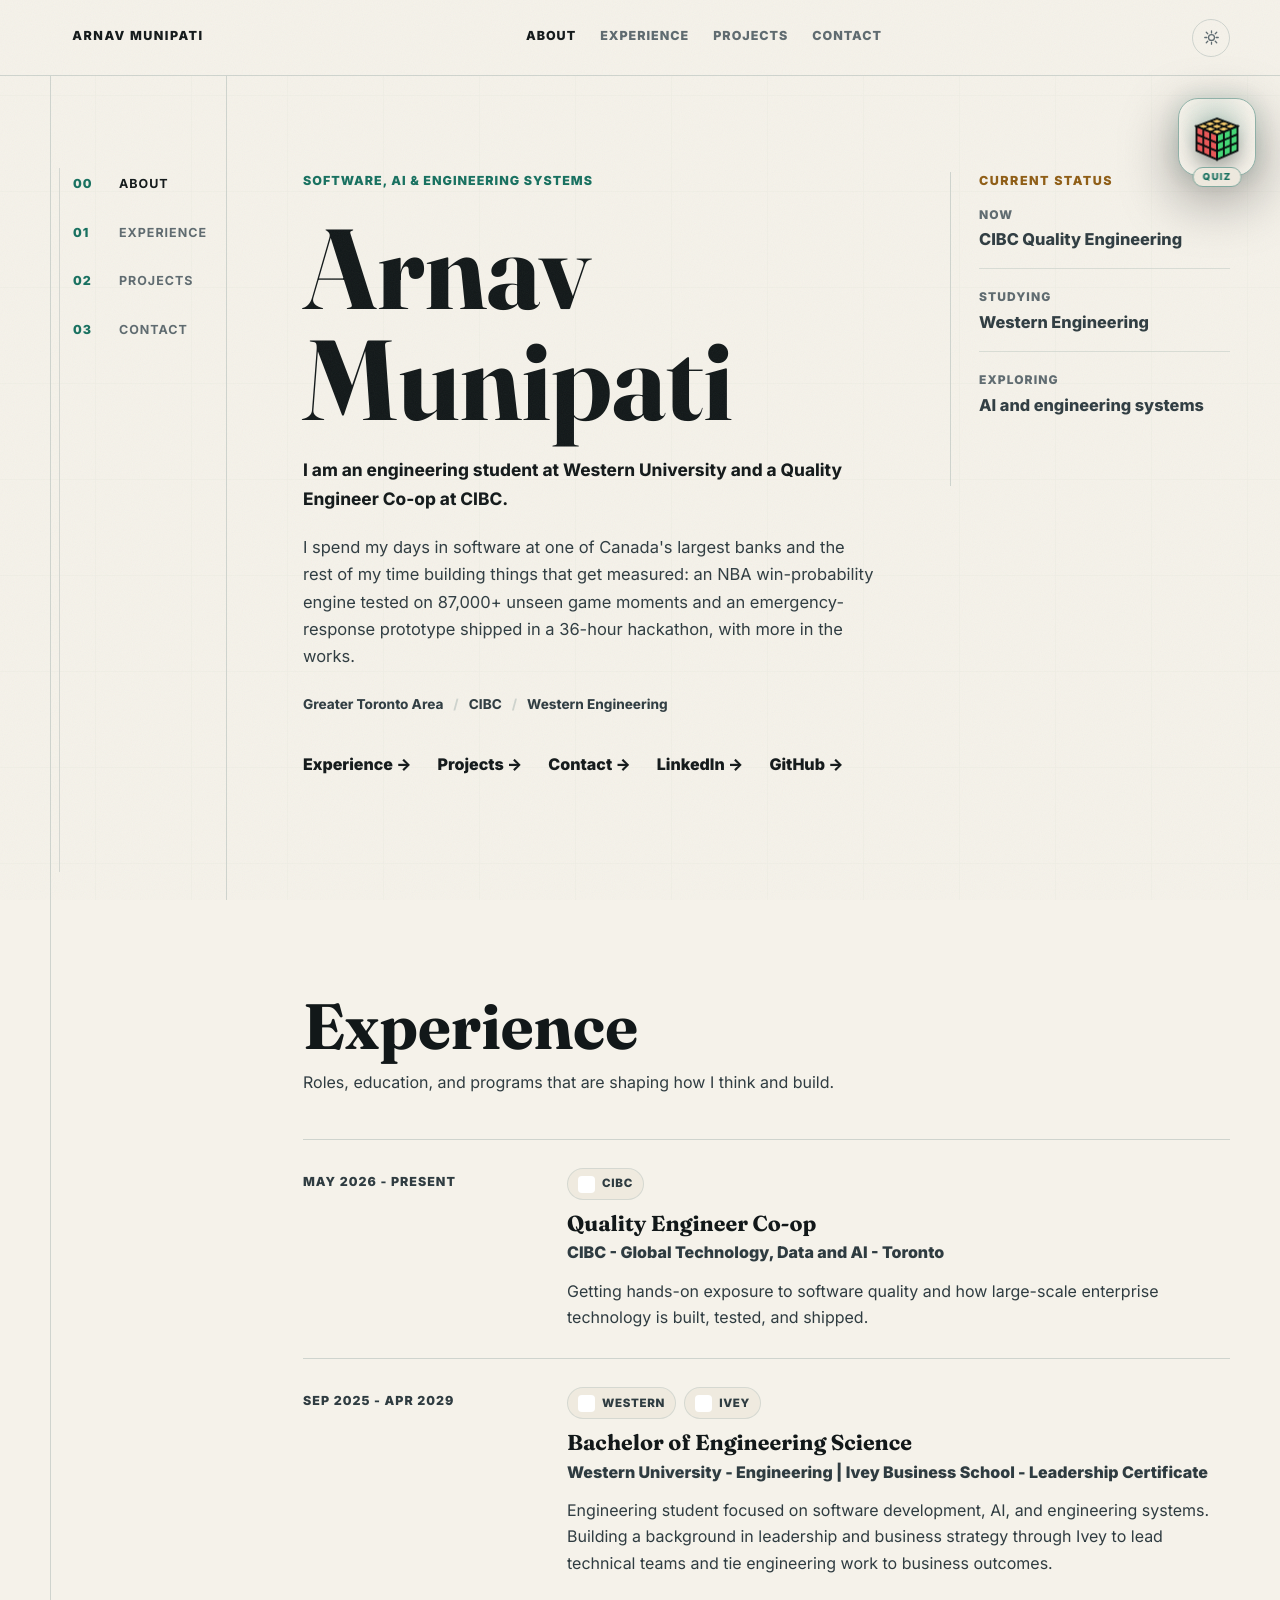
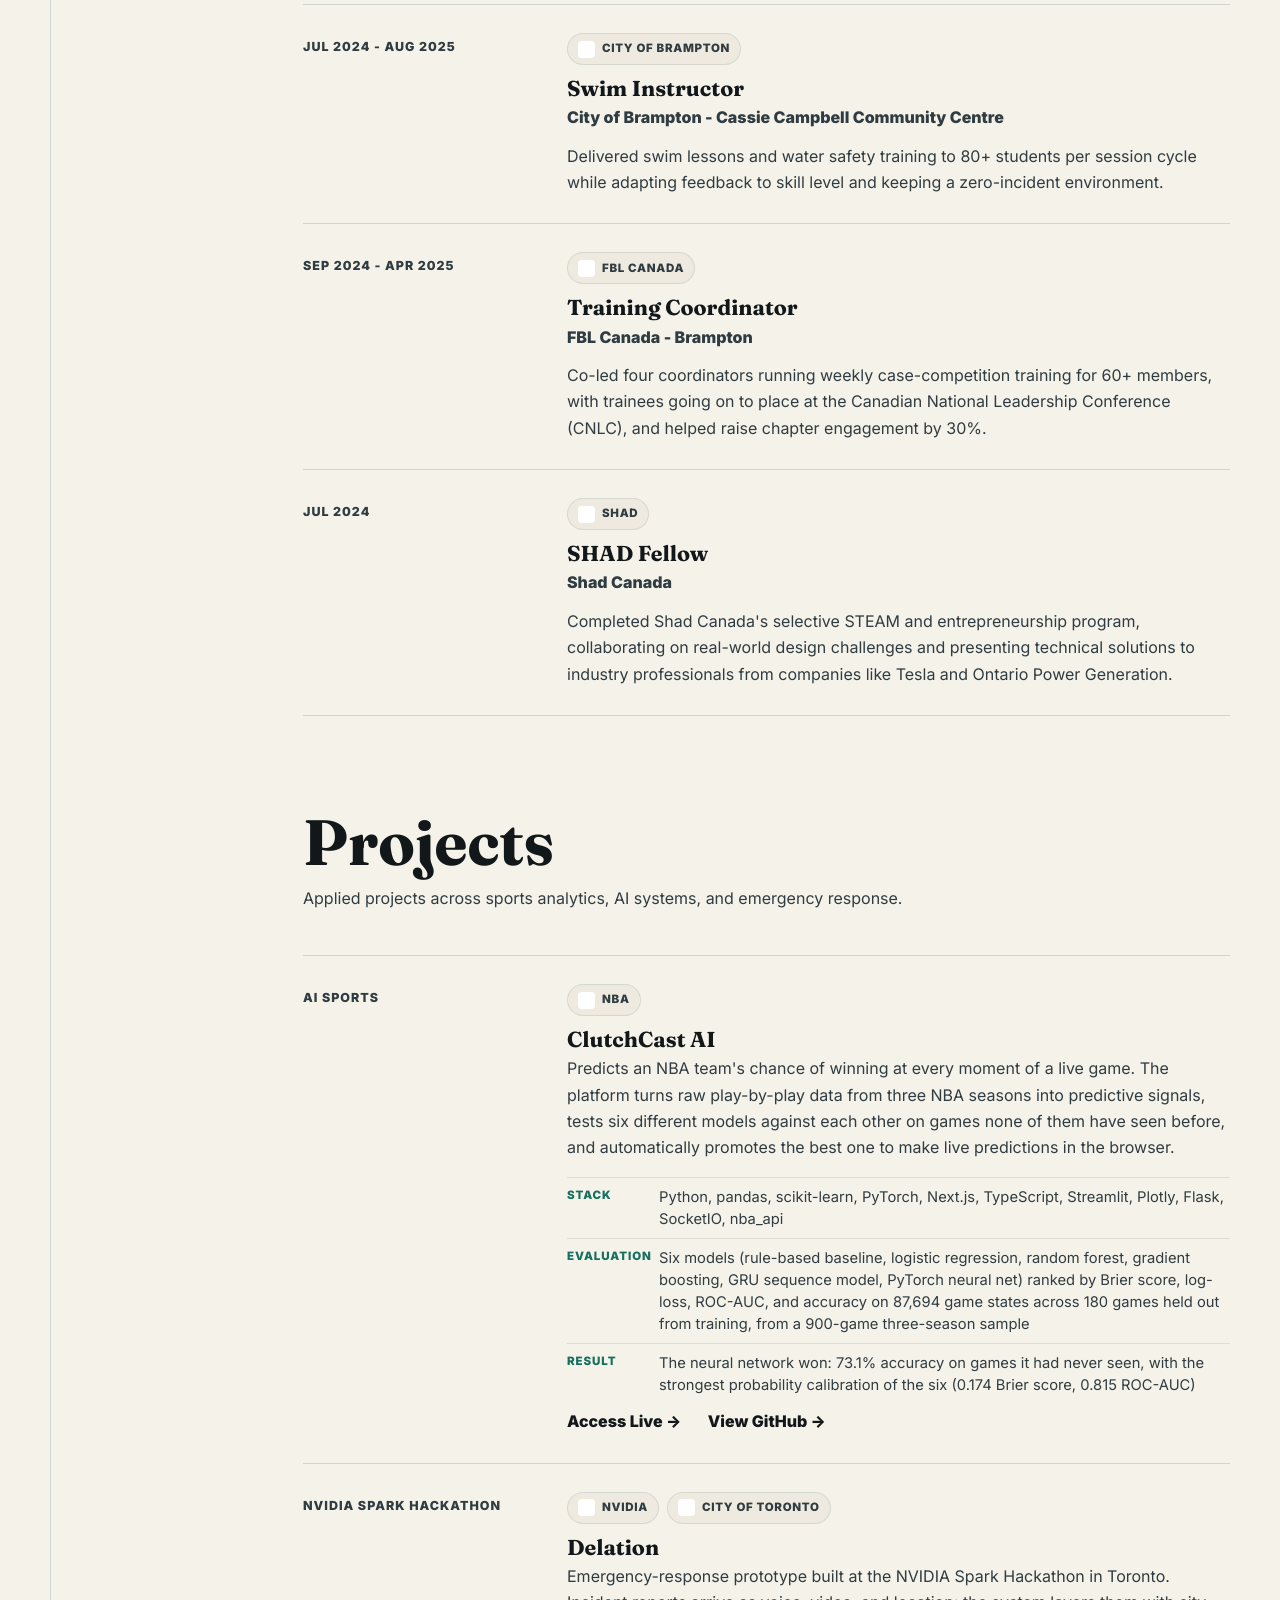
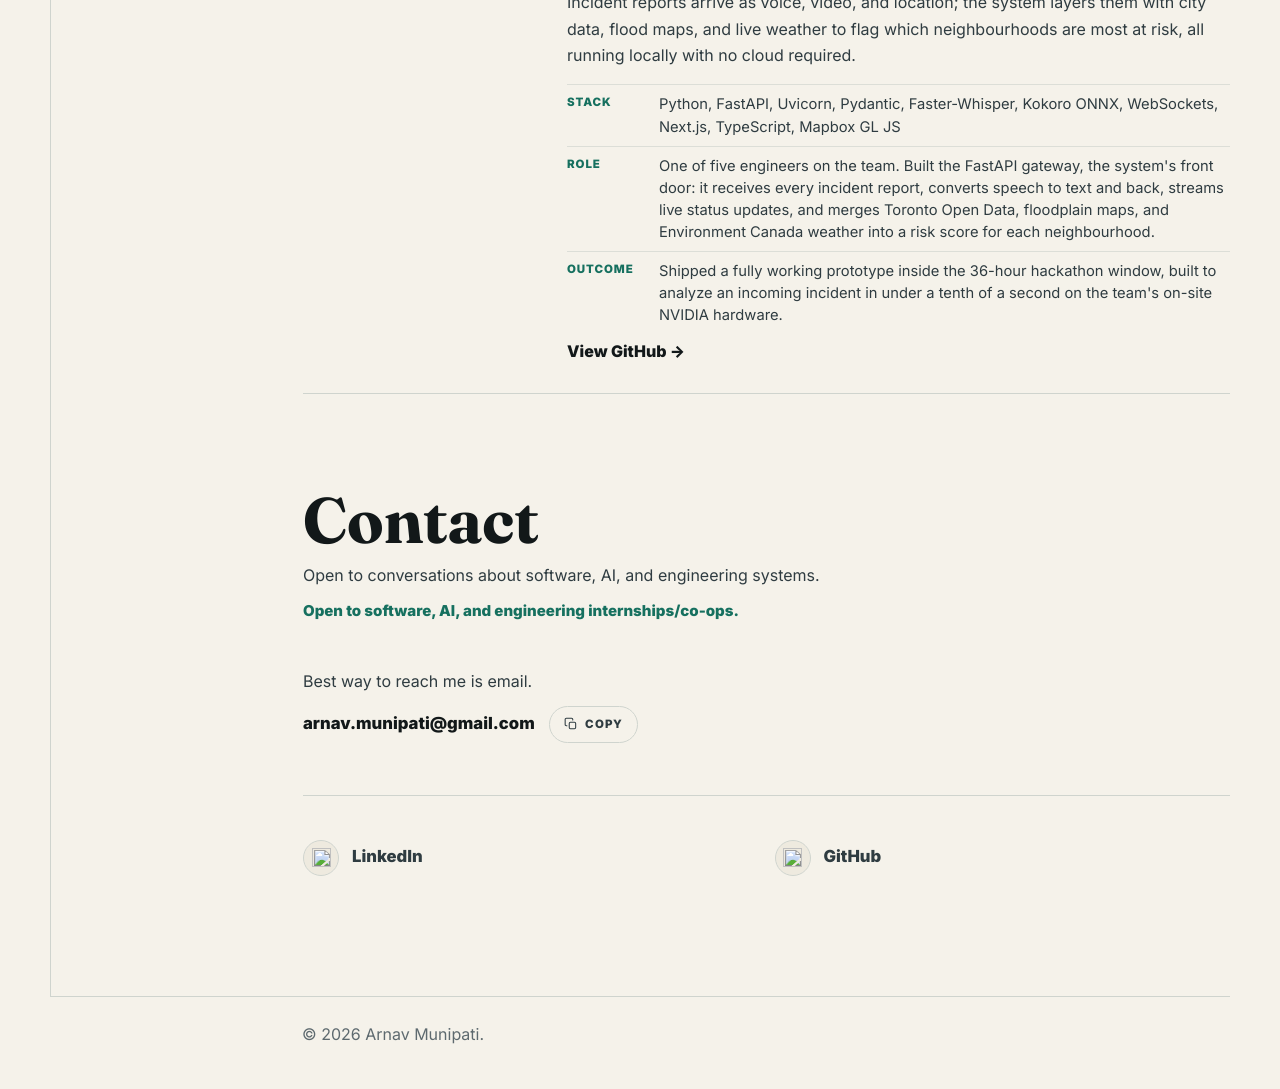
==== commit fd67aa1e: "Sync ClutchCast card to the deployed six-model benchmark The live demo and its leaderboard artifacts" ====
--- a/index.html
+++ b/index.html
@@ -103,7 +103,7 @@
             <p class="hero-copy">
               I spend my days in software at one of Canada's largest banks and the rest of my
               time building things that get measured: an NBA win-probability engine tested on
-              28,000+ unseen game moments and an emergency-response prototype shipped in a
+              87,000+ unseen game moments and an emergency-response prototype shipped in a
               36-hour hackathon, with more in the works.
             </p>
 
@@ -278,22 +278,23 @@
                 <h3>ClutchCast AI</h3>
                 <p>
                   Predicts an NBA team's chance of winning at every moment of a live game. The
-                  platform turns raw play-by-play data into 85 predictive signals, tests four
-                  different models against each other on games none of them have seen before,
-                  and automatically promotes the most accurate one to make live predictions.
+                  platform turns raw play-by-play data from three NBA seasons into predictive
+                  signals, tests six different models against each other on games none of them
+                  have seen before, and automatically promotes the best one to make live
+                  predictions in the browser.
                 </p>
                 <dl class="project-facts" aria-label="ClutchCast AI project details">
                   <div>
                     <dt>Stack</dt>
-                    <dd>Python, pandas, scikit-learn, PyTorch, Streamlit, Plotly, Flask, SocketIO, nba_api</dd>
+                    <dd>Python, pandas, scikit-learn, PyTorch, Next.js, TypeScript, Streamlit, Plotly, Flask, SocketIO, nba_api</dd>
                   </div>
                   <div>
                     <dt>Evaluation</dt>
-                    <dd>Four models (rule-based baseline, logistic regression, random forest, PyTorch neural net) ranked by Brier score, log-loss, ROC-AUC, and accuracy on 28,463 plays across 60 games held out from training, drawn from a 300-game season sample</dd>
+                    <dd>Six models (rule-based baseline, logistic regression, random forest, gradient boosting, GRU sequence model, PyTorch neural net) ranked by Brier score, log-loss, ROC-AUC, and accuracy on 87,694 game states across 180 games held out from training, from a 900-game three-season sample</dd>
                   </div>
                   <div>
                     <dt>Result</dt>
-                    <dd>The neural network won: 71.5% accuracy on games it had never seen, with the strongest probability calibration of the four (0.180 Brier score, 0.81 ROC-AUC)</dd>
+                    <dd>The neural network won: 73.1% accuracy on games it had never seen, with the strongest probability calibration of the six (0.174 Brier score, 0.815 ROC-AUC)</dd>
                   </div>
                 </dl>
                 <a class="inline-action" href="https://clutchcast-ai.vercel.app/" target="_blank" rel="noreferrer">
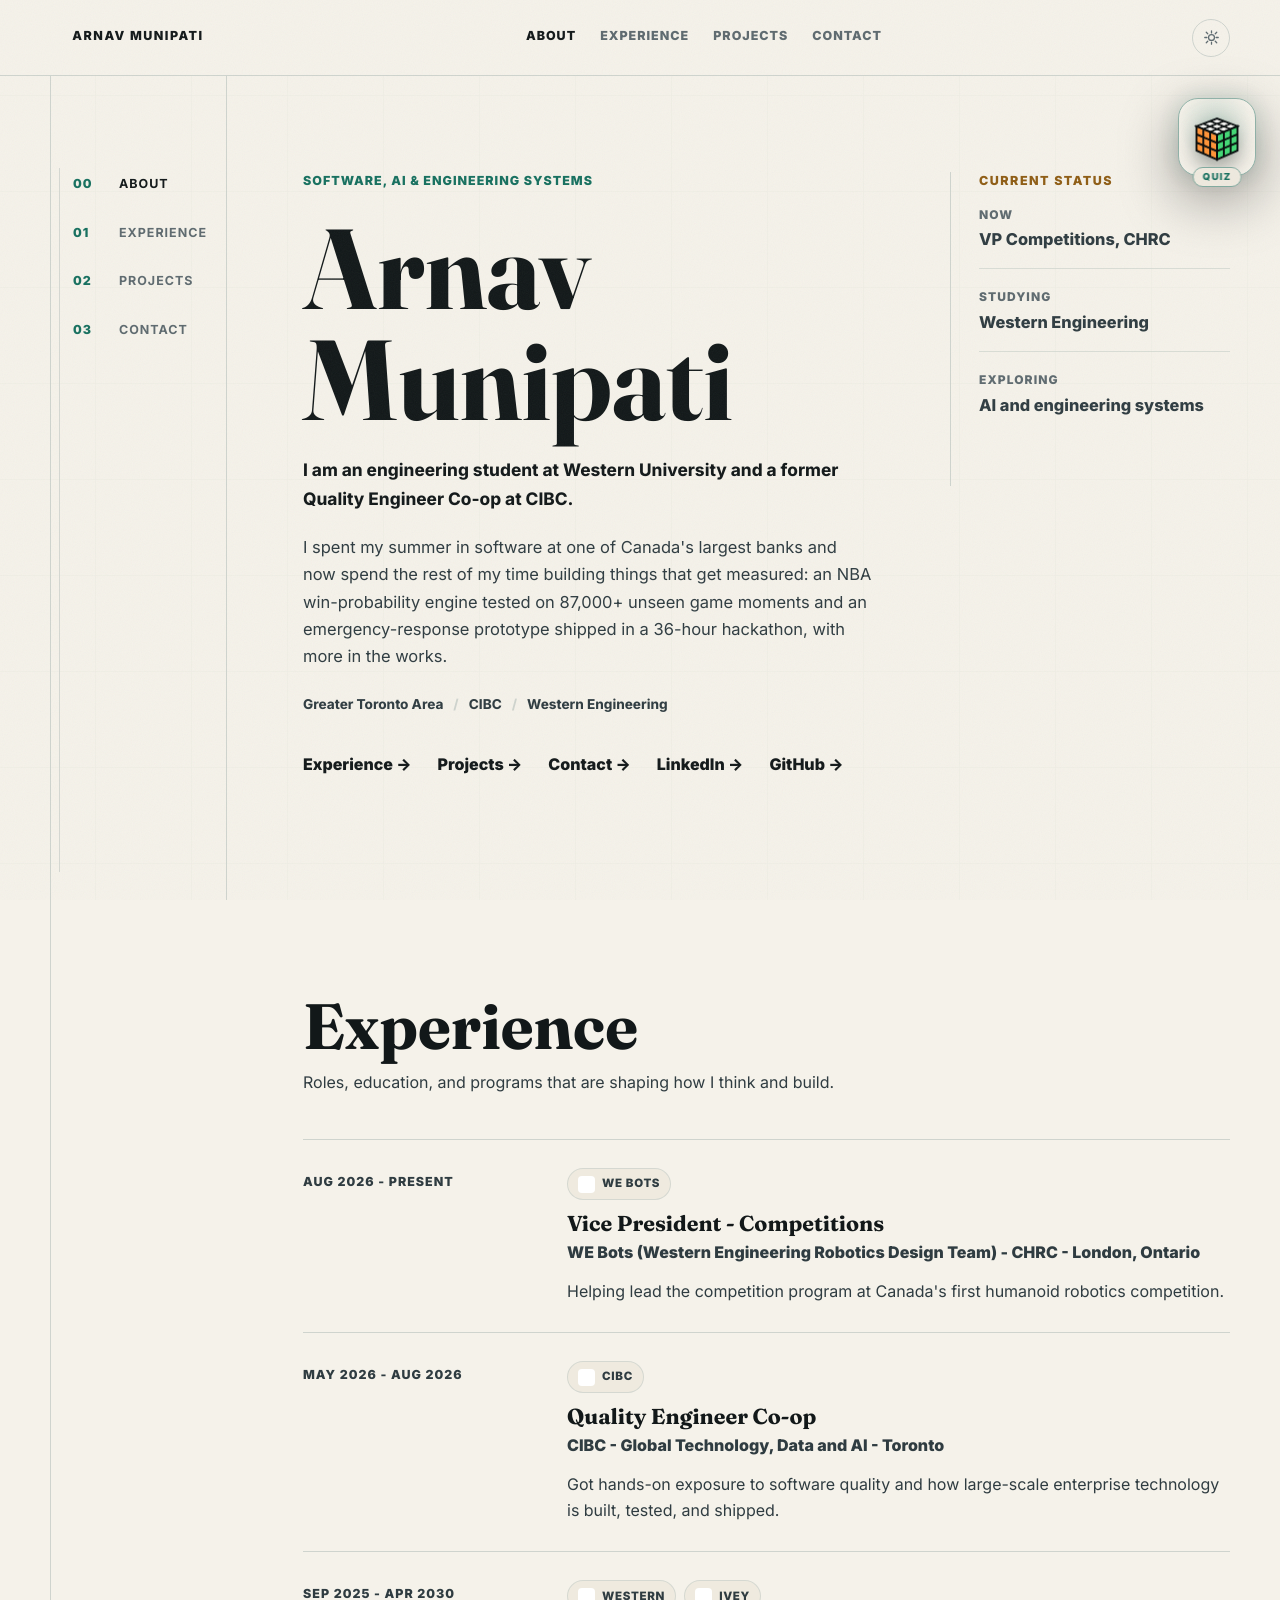
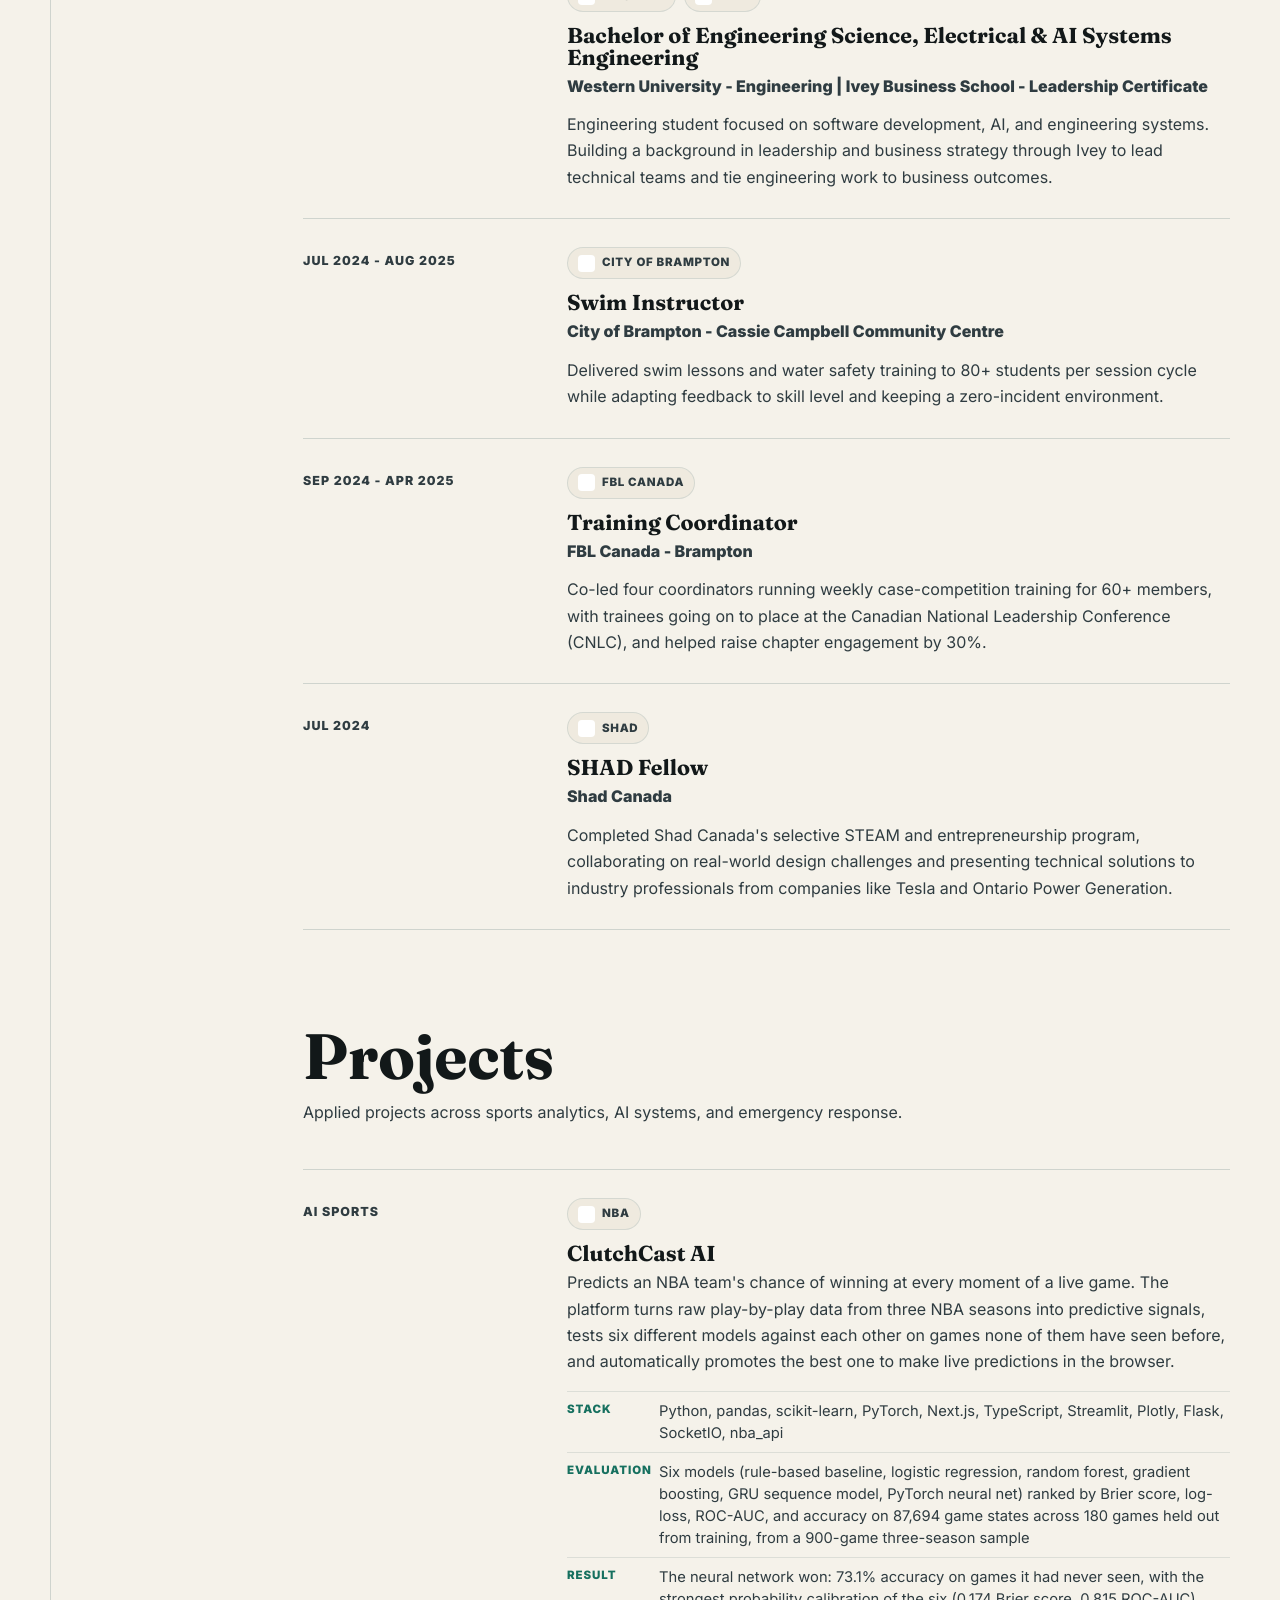
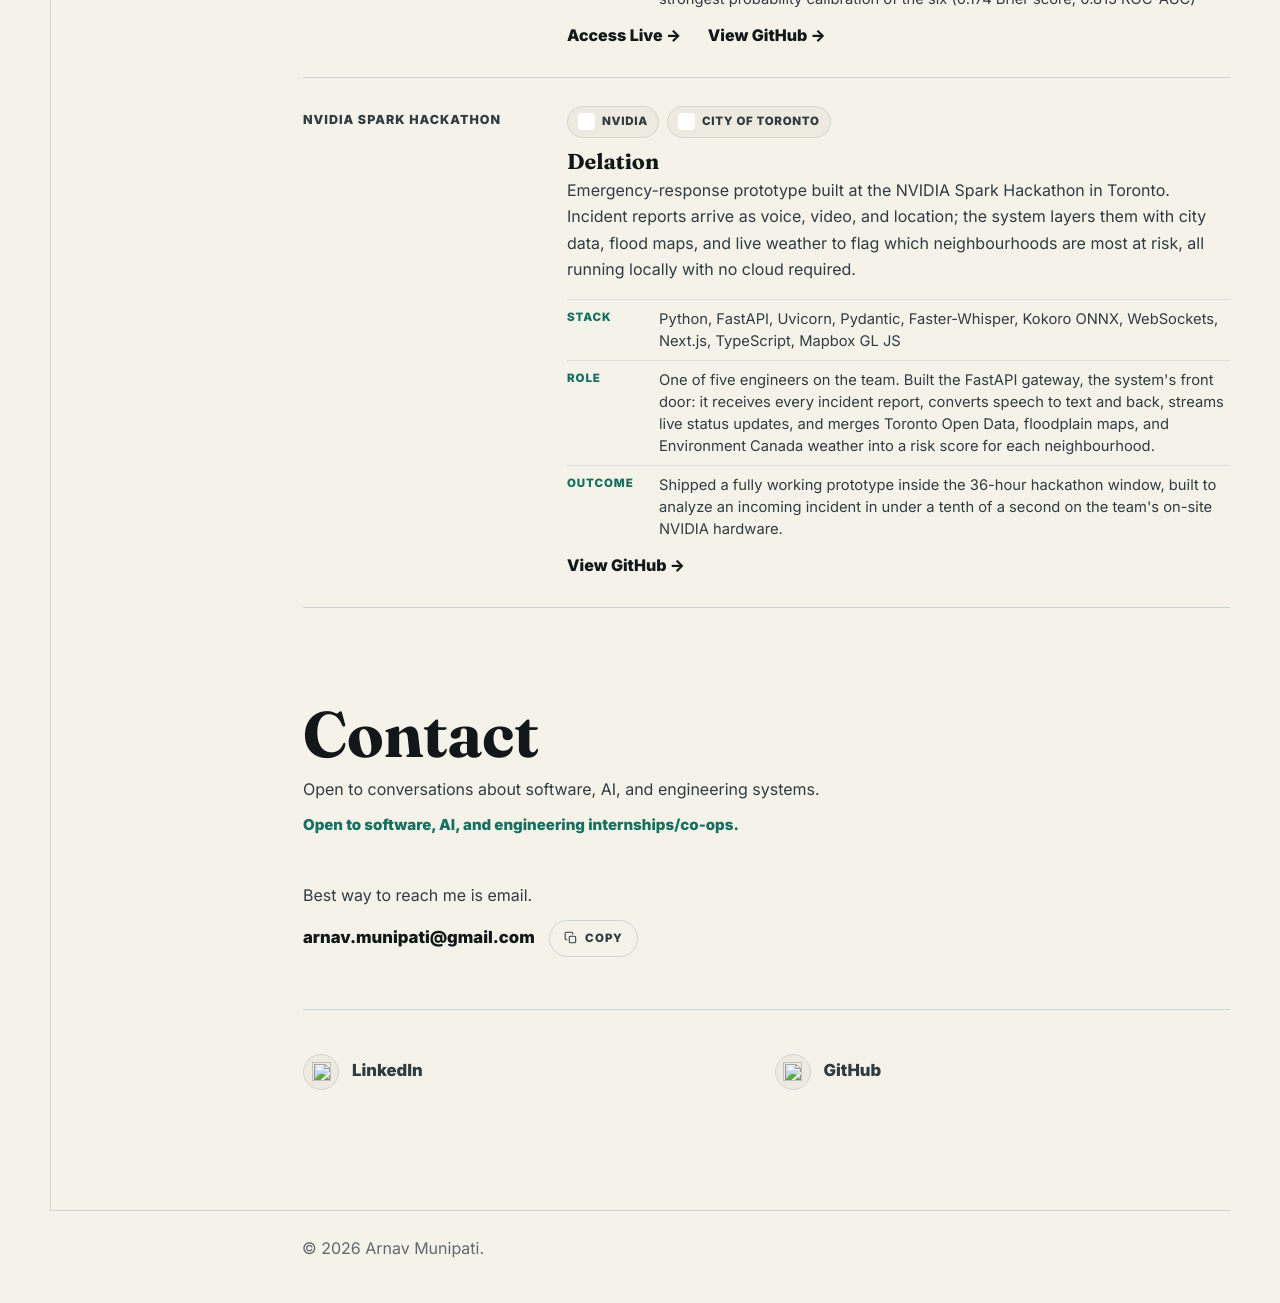
==== commit 77fea67b: "Add WE Bots VP Competitions role; move CIBC co-op to the past New top experience entry: Vice Preside" ====
--- a/index.html
+++ b/index.html
@@ -6,13 +6,13 @@
     <meta name="theme-color" content="#0b1213" />
     <meta
       name="description"
-      content="Arnav Munipati - Quality Engineer Co-op at CIBC and Western Engineering student, building projects in software, AI, and engineering systems."
+      content="Arnav Munipati - Western Engineering student and former Quality Engineer Co-op at CIBC, building projects in software, AI, and engineering systems."
     />
     <meta property="og:title" content="Arnav Munipati | Portfolio" />
     <meta property="og:type" content="website" />
     <meta
       property="og:description"
-      content="Quality Engineer Co-op at CIBC and Western Engineering student, building projects in software, AI, and engineering systems."
+      content="Western Engineering student and former Quality Engineer Co-op at CIBC, building projects in software, AI, and engineering systems."
     />
     <meta property="og:url" content="https://arnavmunipati.vercel.app/" />
     <meta property="og:image" content="https://arnavmunipati.vercel.app/assets/social-preview.png?v=2" />
@@ -26,7 +26,7 @@
     <meta name="twitter:title" content="Arnav Munipati | Portfolio" />
     <meta
       name="twitter:description"
-      content="Quality Engineer Co-op at CIBC and Western Engineering student, building projects in software, AI, and engineering systems."
+      content="Western Engineering student and former Quality Engineer Co-op at CIBC, building projects in software, AI, and engineering systems."
     />
     <meta name="twitter:image" content="https://arnavmunipati.vercel.app/assets/social-preview.png?v=2" />
     <link rel="canonical" href="https://arnavmunipati.vercel.app/" />
@@ -41,9 +41,11 @@
         "@type": "Person",
         "name": "Arnav Munipati",
         "url": "https://arnavmunipati.vercel.app/",
-        "jobTitle": "Quality Engineer Co-op",
-        "worksFor": { "@type": "Organization", "name": "CIBC" },
-        "alumniOf": { "@type": "CollegeOrUniversity", "name": "Western University" },
+        "jobTitle": "Engineering Student",
+        "alumniOf": [
+          { "@type": "CollegeOrUniversity", "name": "Western University" },
+          { "@type": "Organization", "name": "CIBC" }
+        ],
         "sameAs": [
           "https://www.linkedin.com/in/arnavmunipati/",
           "https://github.com/arnavm24"
@@ -97,13 +99,13 @@
             <p class="eyebrow">Software, AI &amp; Engineering Systems</p>
             <h1 id="hero-title">Arnav Munipati</h1>
             <p class="hero-statement">
-              I am an engineering student at Western University and a Quality Engineer Co-op at
-              CIBC.
+              I am an engineering student at Western University and a former Quality Engineer
+              Co-op at CIBC.
             </p>
             <p class="hero-copy">
-              I spend my days in software at one of Canada's largest banks and the rest of my
-              time building things that get measured: an NBA win-probability engine tested on
-              87,000+ unseen game moments and an emergency-response prototype shipped in a
+              I spent my summer in software at one of Canada's largest banks and now spend the
+              rest of my time building things that get measured: an NBA win-probability engine tested
+              on 87,000+ unseen game moments and an emergency-response prototype shipped in a
               36-hour hackathon, with more in the works.
             </p>
 
@@ -127,7 +129,7 @@
             <dl>
               <div>
                 <dt>Now</dt>
-                <dd>CIBC Quality Engineering</dd>
+                <dd>VP Competitions, CHRC</dd>
               </div>
               <div>
                 <dt>Studying</dt>
@@ -154,9 +156,27 @@
 
           <div class="entry-list">
             <article class="entry">
-              <p class="date">May 2026 - Present</p>
-              <div>
-                <div class="logo-strip" aria-label="Associated organizations">
+              <p class="date">Aug 2026 - Present</p>
+              <div>
+                <div class="logo-strip" aria-label="Associated organization">
+                  <a class="logo-link" href="https://webots.org/" target="_blank" rel="noreferrer" aria-label="WE Bots homepage">
+                    <img src="https://www.google.com/s2/favicons?domain=webots.org&sz=64" alt="" />
+                    <span>WE Bots</span>
+                  </a>
+                </div>
+                <h3>Vice President - Competitions</h3>
+                <p class="company">WE Bots (Western Engineering Robotics Design Team) - CHRC - London, Ontario</p>
+                <p>
+                  Helping lead the competition program at Canada's first humanoid robotics
+                  competition.
+                </p>
+              </div>
+            </article>
+
+            <article class="entry">
+              <p class="date">May 2026 - Aug 2026</p>
+              <div>
+                <div class="logo-strip" aria-label="Associated organization">
                   <a class="logo-link" href="https://www.cibc.com/" target="_blank" rel="noreferrer" aria-label="CIBC homepage">
                     <img src="https://www.google.com/s2/favicons?domain=cibc.com&sz=64" alt="" />
                     <span>CIBC</span>
@@ -165,14 +185,14 @@
                 <h3>Quality Engineer Co-op</h3>
                 <p class="company">CIBC - Global Technology, Data and AI - Toronto</p>
                 <p>
-                  Getting hands-on exposure to software quality and how large-scale enterprise
+                  Got hands-on exposure to software quality and how large-scale enterprise
                   technology is built, tested, and shipped.
                 </p>
               </div>
             </article>
 
             <article class="entry">
-              <p class="date">Sep 2025 - Apr 2029</p>
+              <p class="date">Sep 2025 - Apr 2030</p>
               <div>
                 <div class="logo-strip" aria-label="Associated schools">
                   <a class="logo-link" href="https://www.uwo.ca/" target="_blank" rel="noreferrer" aria-label="Western University homepage">
@@ -184,7 +204,7 @@
                     <span>Ivey</span>
                   </a>
                 </div>
-                <h3>Bachelor of Engineering Science</h3>
+                <h3>Bachelor of Engineering Science, Electrical &amp; AI Systems Engineering</h3>
                 <p class="company">Western University - Engineering | Ivey Business School - Leadership Certificate</p>
                 <p>
                   Engineering student focused on software development, AI, and engineering
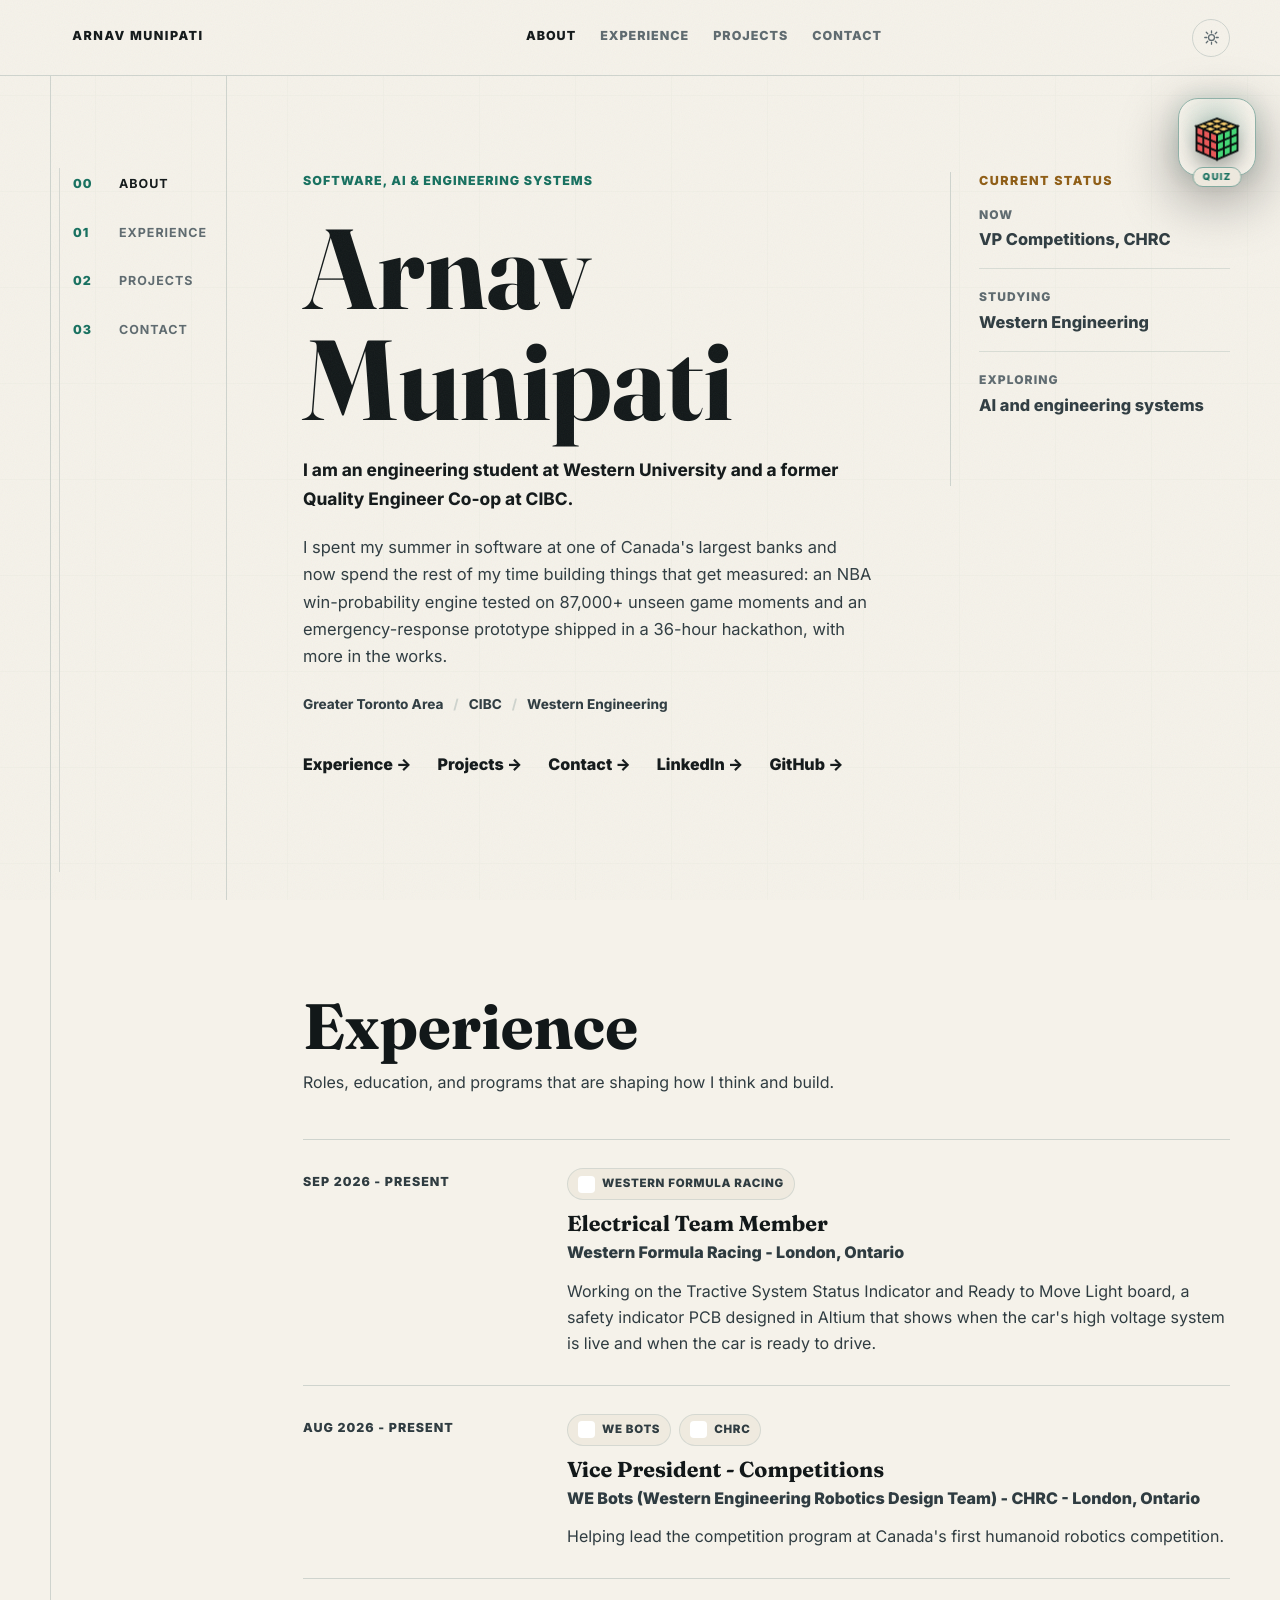
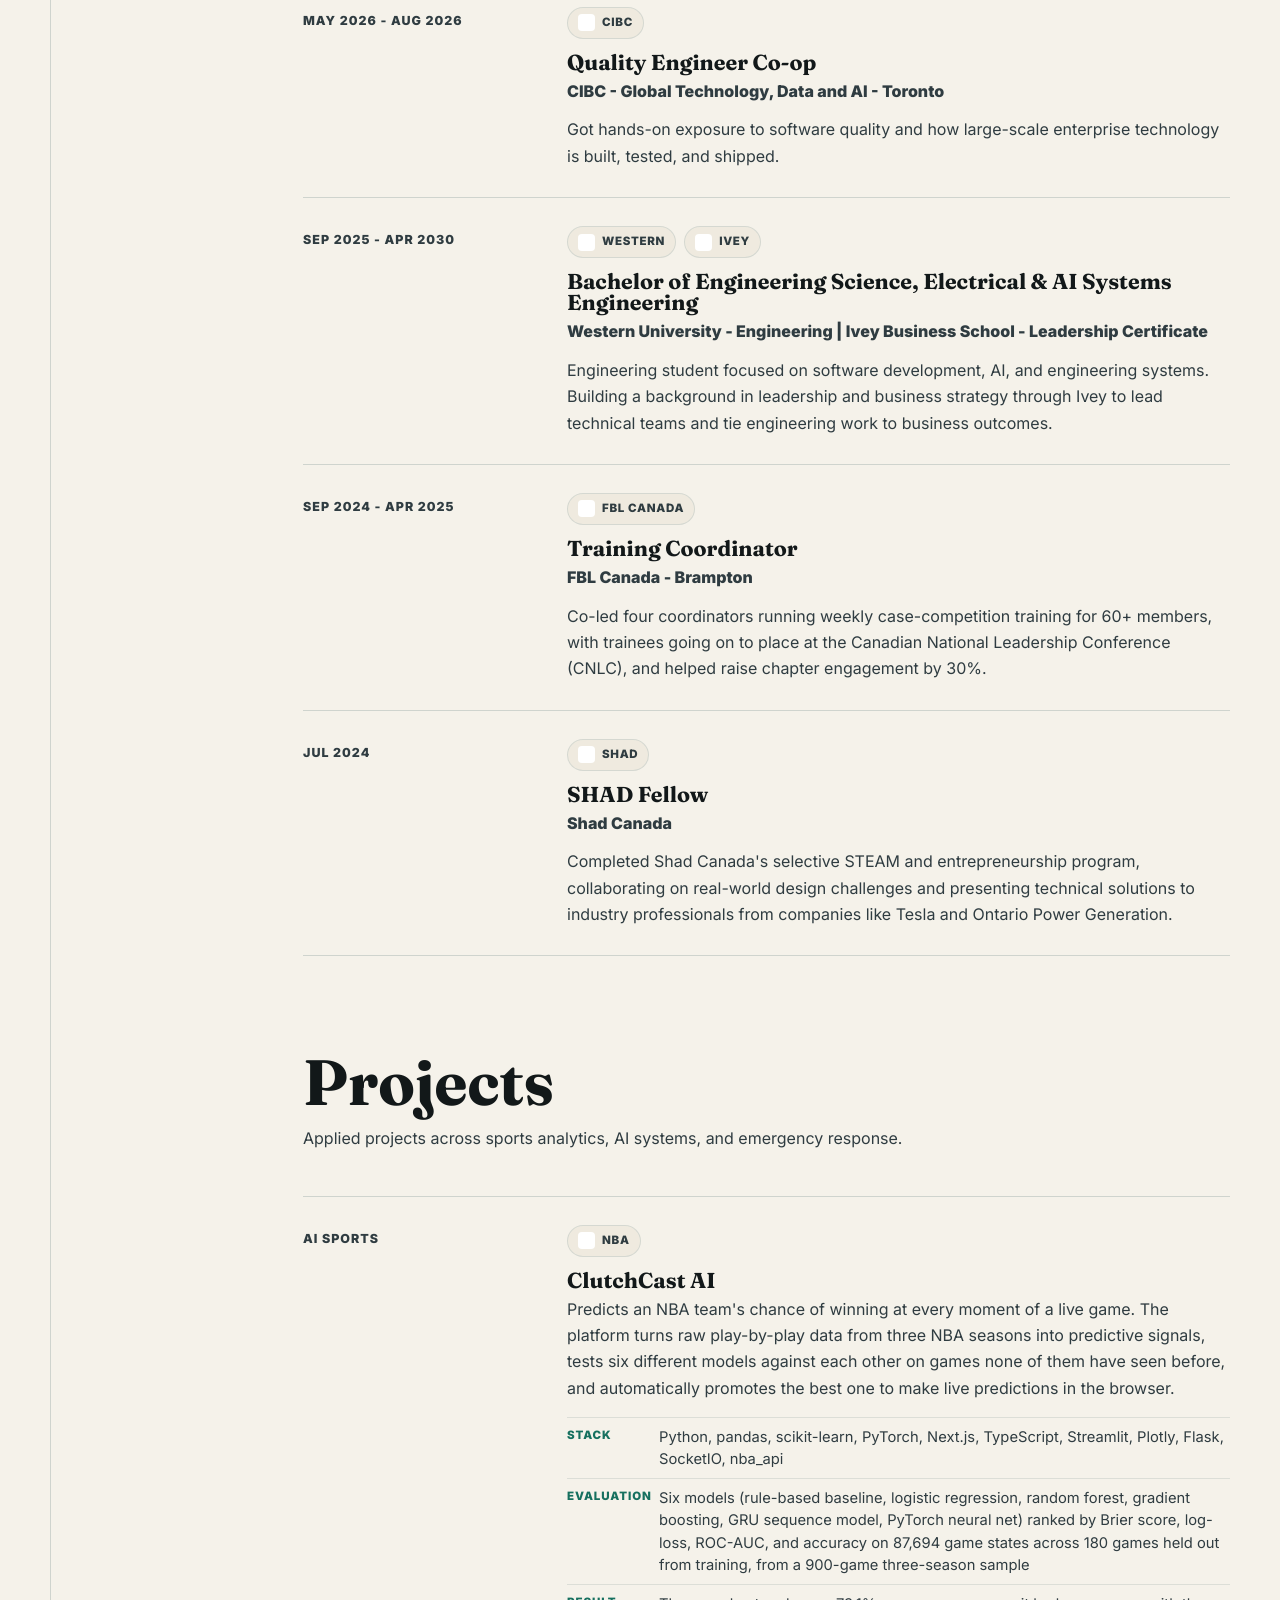
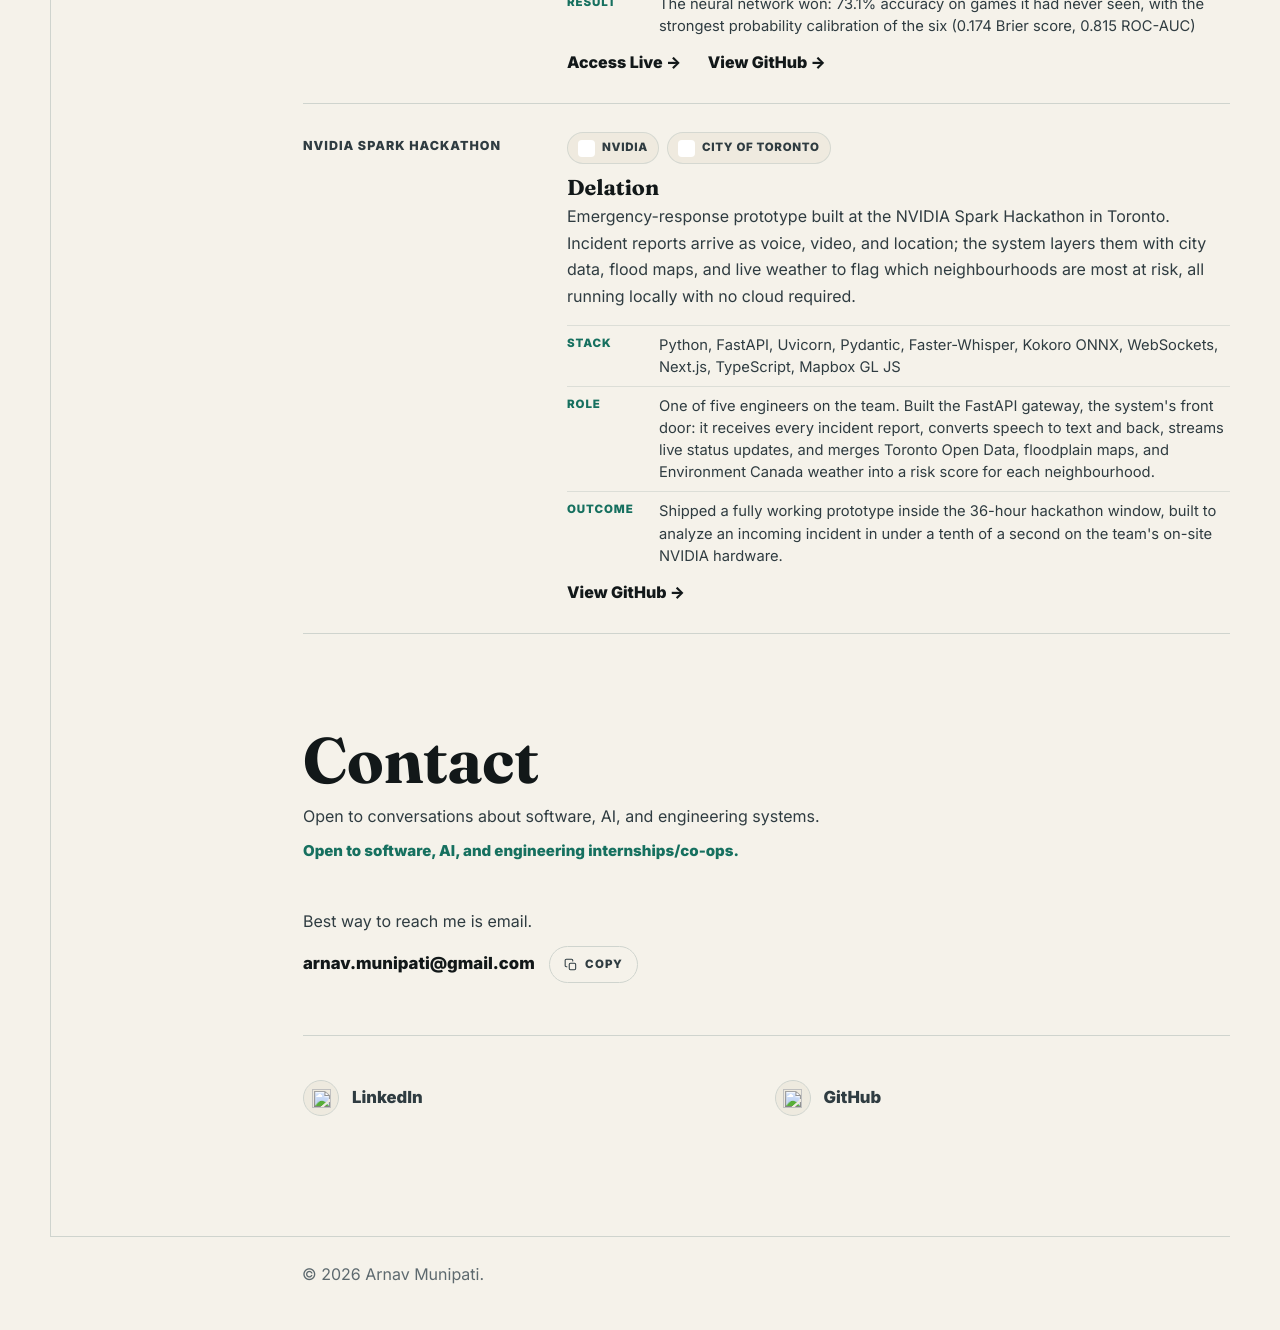
==== commit 24177b4a: "Add Western Formula Racing role, link CHRC site, retire Swim Instructor New top experience entry: El" ====
--- a/index.html
+++ b/index.html
@@ -156,12 +156,35 @@
 
           <div class="entry-list">
             <article class="entry">
+              <p class="date">Sep 2026 - Present</p>
+              <div>
+                <div class="logo-strip" aria-label="Associated organization">
+                  <a class="logo-link" href="https://westernformularacing.com/" target="_blank" rel="noreferrer" aria-label="Western Formula Racing homepage">
+                    <img src="https://www.google.com/s2/favicons?domain=westernformularacing.com&sz=64" alt="" />
+                    <span>Western Formula Racing</span>
+                  </a>
+                </div>
+                <h3>Electrical Team Member</h3>
+                <p class="company">Western Formula Racing - London, Ontario</p>
+                <p>
+                  Working on the Tractive System Status Indicator and Ready to Move Light board,
+                  a safety indicator PCB designed in Altium that shows when the car's high
+                  voltage system is live and when the car is ready to drive.
+                </p>
+              </div>
+            </article>
+
+            <article class="entry">
               <p class="date">Aug 2026 - Present</p>
               <div>
-                <div class="logo-strip" aria-label="Associated organization">
+                <div class="logo-strip" aria-label="Associated organizations">
                   <a class="logo-link" href="https://webots.org/" target="_blank" rel="noreferrer" aria-label="WE Bots homepage">
                     <img src="https://www.google.com/s2/favicons?domain=webots.org&sz=64" alt="" />
                     <span>WE Bots</span>
+                  </a>
+                  <a class="logo-link" href="https://www.humanoidroboticscomp.com/" target="_blank" rel="noreferrer" aria-label="Canadian Humanoid Robotics Competition homepage">
+                    <img src="https://www.google.com/s2/favicons?domain=humanoidroboticscomp.com&sz=64" alt="" />
+                    <span>CHRC</span>
                   </a>
                 </div>
                 <h3>Vice President - Competitions</h3>
@@ -210,25 +233,6 @@
                   Engineering student focused on software development, AI, and engineering
                   systems. Building a background in leadership and business strategy through
                   Ivey to lead technical teams and tie engineering work to business outcomes.
-                </p>
-              </div>
-            </article>
-
-            <article class="entry">
-              <p class="date">Jul 2024 - Aug 2025</p>
-              <div>
-                <div class="logo-strip" aria-label="Associated organization">
-                  <a class="logo-link" href="https://www.brampton.ca/" target="_blank" rel="noreferrer" aria-label="City of Brampton homepage">
-                    <img src="https://www.google.com/s2/favicons?domain=brampton.ca&sz=64" alt="" />
-                    <span>City of Brampton</span>
-                  </a>
-                </div>
-                <h3>Swim Instructor</h3>
-                <p class="company">City of Brampton - Cassie Campbell Community Centre</p>
-                <p>
-                  Delivered swim lessons and water safety training to 80+ students per session
-                  cycle while adapting feedback to skill level and keeping a zero-incident
-                  environment.
                 </p>
               </div>
             </article>
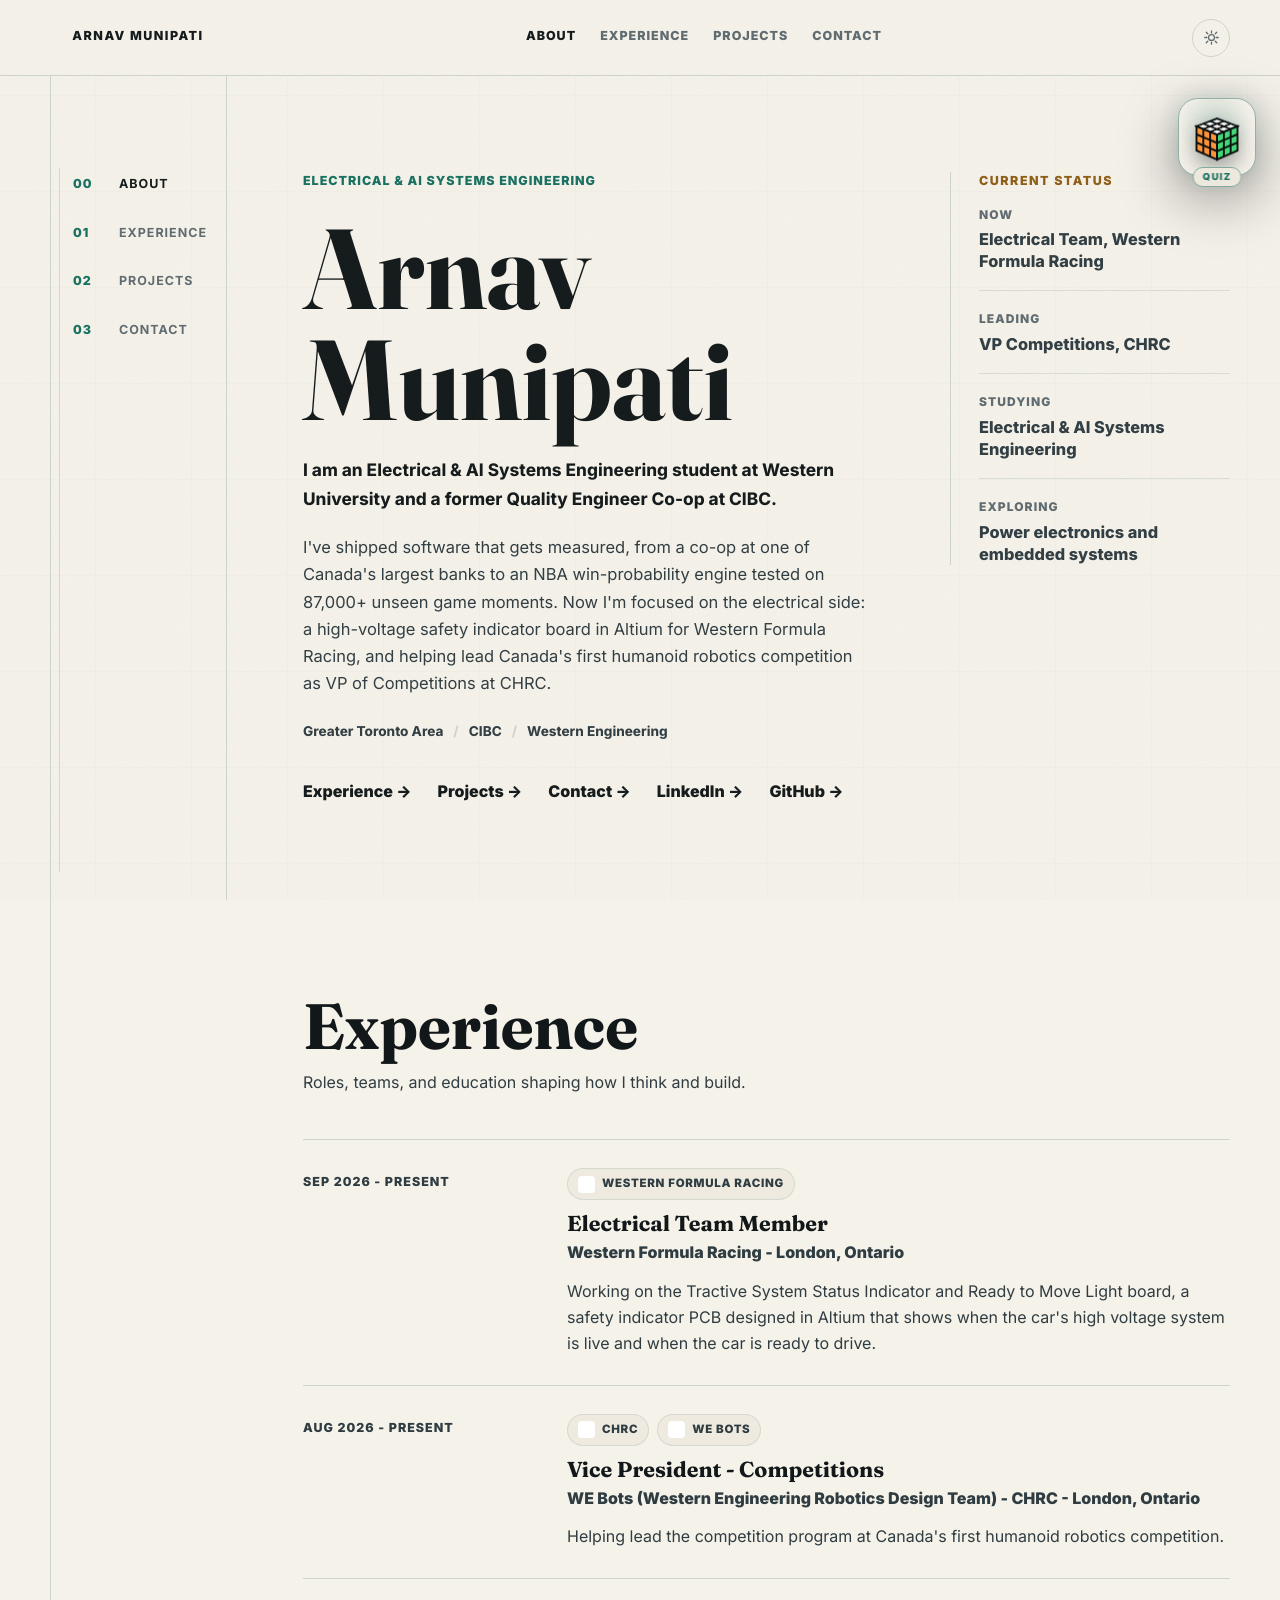
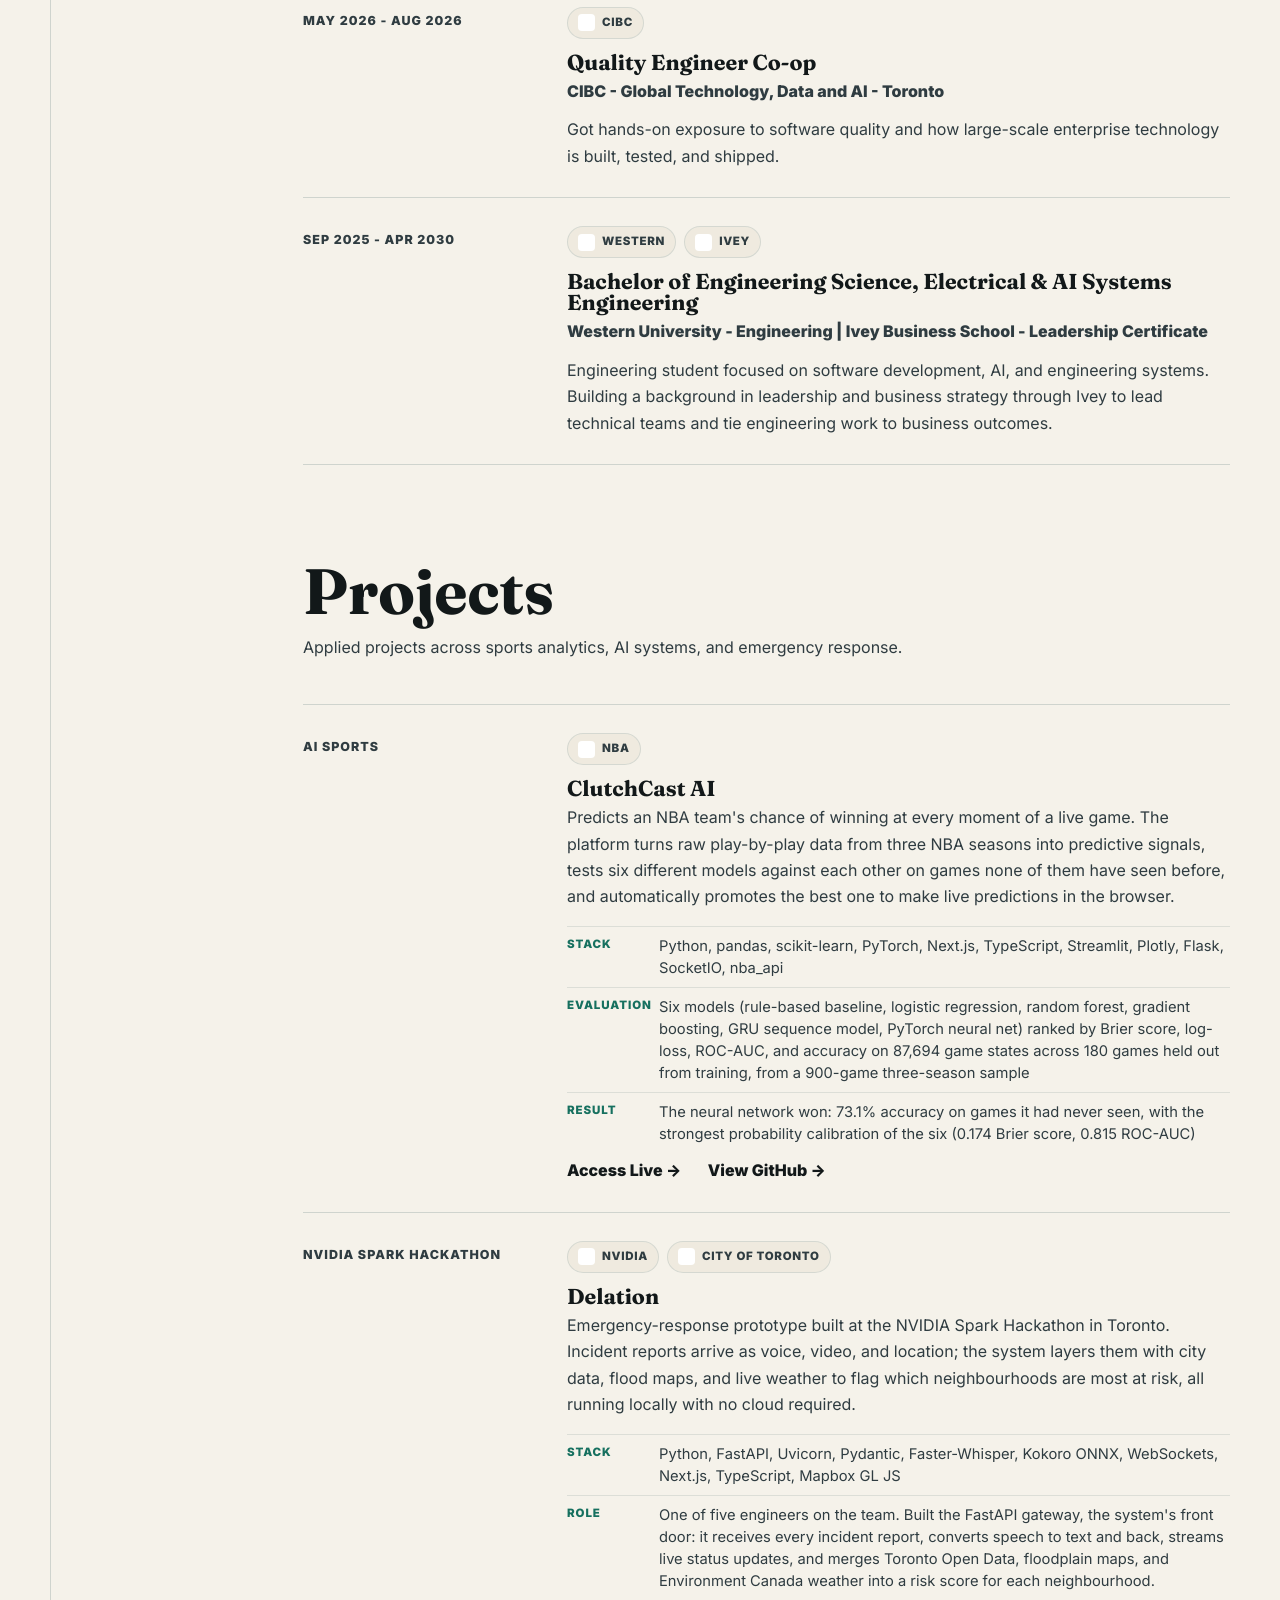
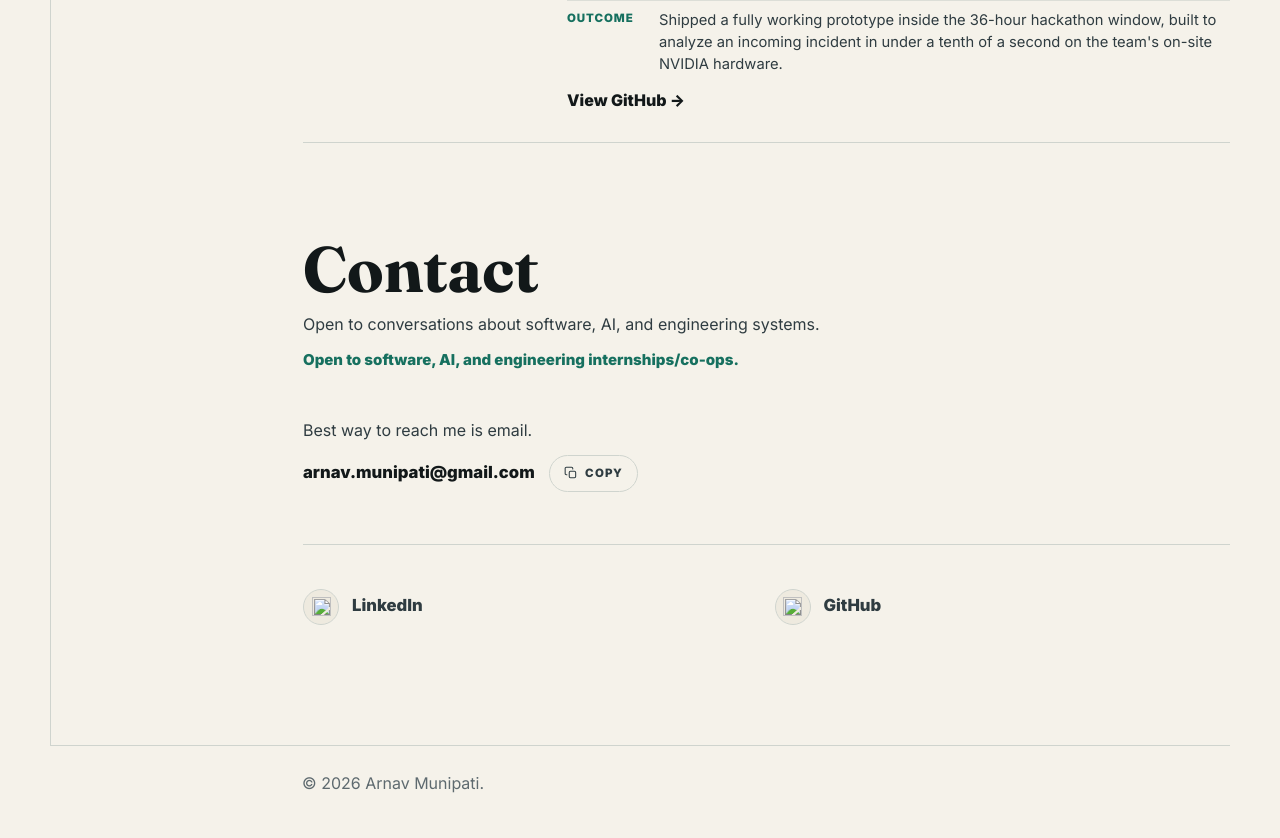
==== commit b4075e15: "Reposition hero around Electrical & AI Systems; trim history to four entries Hero now leads with the" ====
--- a/index.html
+++ b/index.html
@@ -96,17 +96,18 @@
           </div>
 
           <div class="hero-main">
-            <p class="eyebrow">Software, AI &amp; Engineering Systems</p>
+            <p class="eyebrow">Electrical &amp; AI Systems Engineering</p>
             <h1 id="hero-title">Arnav Munipati</h1>
             <p class="hero-statement">
-              I am an engineering student at Western University and a former Quality Engineer
-              Co-op at CIBC.
+              I am an Electrical &amp; AI Systems Engineering student at Western University and
+              a former Quality Engineer Co-op at CIBC.
             </p>
             <p class="hero-copy">
-              I spent my summer in software at one of Canada's largest banks and now spend the
-              rest of my time building things that get measured: an NBA win-probability engine tested
-              on 87,000+ unseen game moments and an emergency-response prototype shipped in a
-              36-hour hackathon, with more in the works.
+              I've shipped software that gets measured, from a co-op at one of Canada's largest
+              banks to an NBA win-probability engine tested on 87,000+ unseen game moments. Now
+              I'm focused on the electrical side: a high-voltage safety indicator board in
+              Altium for Western Formula Racing, and helping lead Canada's first humanoid
+              robotics competition as VP of Competitions at CHRC.
             </p>
 
             <div class="tag-line" aria-label="Profile highlights">
@@ -129,15 +130,19 @@
             <dl>
               <div>
                 <dt>Now</dt>
+                <dd>Electrical Team, Western Formula Racing</dd>
+              </div>
+              <div>
+                <dt>Leading</dt>
                 <dd>VP Competitions, CHRC</dd>
               </div>
               <div>
                 <dt>Studying</dt>
-                <dd>Western Engineering</dd>
+                <dd>Electrical &amp; AI Systems Engineering</dd>
               </div>
               <div>
                 <dt>Exploring</dt>
-                <dd>AI and engineering systems</dd>
+                <dd>Power electronics and embedded systems</dd>
               </div>
             </dl>
           </aside>
@@ -151,7 +156,7 @@
 
           <div class="section-heading">
             <h2 id="experience-title">Experience</h2>
-            <p>Roles, education, and programs that are shaping how I think and build.</p>
+            <p>Roles, teams, and education shaping how I think and build.</p>
           </div>
 
           <div class="entry-list">
@@ -159,8 +164,8 @@
               <p class="date">Sep 2026 - Present</p>
               <div>
                 <div class="logo-strip" aria-label="Associated organization">
-                  <a class="logo-link" href="https://westernformularacing.com/" target="_blank" rel="noreferrer" aria-label="Western Formula Racing homepage">
-                    <img src="https://www.google.com/s2/favicons?domain=westernformularacing.com&sz=64" alt="" />
+                  <a class="logo-link" href="https://westernformularacing.org/" target="_blank" rel="noreferrer" aria-label="Western Formula Racing homepage">
+                    <img src="https://www.google.com/s2/favicons?domain=westernformularacing.org&sz=64" alt="" />
                     <span>Western Formula Racing</span>
                   </a>
                 </div>
@@ -178,13 +183,13 @@
               <p class="date">Aug 2026 - Present</p>
               <div>
                 <div class="logo-strip" aria-label="Associated organizations">
+                  <a class="logo-link" href="https://www.humanoidroboticscomp.com/" target="_blank" rel="noreferrer" aria-label="Canadian Humanoid Robotics Competition homepage">
+                    <img src="https://www.google.com/s2/favicons?domain=humanoidroboticscomp.com&sz=64" alt="" />
+                    <span>CHRC</span>
+                  </a>
                   <a class="logo-link" href="https://webots.org/" target="_blank" rel="noreferrer" aria-label="WE Bots homepage">
                     <img src="https://www.google.com/s2/favicons?domain=webots.org&sz=64" alt="" />
                     <span>WE Bots</span>
-                  </a>
-                  <a class="logo-link" href="https://www.humanoidroboticscomp.com/" target="_blank" rel="noreferrer" aria-label="Canadian Humanoid Robotics Competition homepage">
-                    <img src="https://www.google.com/s2/favicons?domain=humanoidroboticscomp.com&sz=64" alt="" />
-                    <span>CHRC</span>
                   </a>
                 </div>
                 <h3>Vice President - Competitions</h3>
@@ -237,44 +242,6 @@
               </div>
             </article>
 
-            <article class="entry">
-              <p class="date">Sep 2024 - Apr 2025</p>
-              <div>
-                <div class="logo-strip" aria-label="Associated organization">
-                  <a class="logo-link" href="https://fblc.ca/" target="_blank" rel="noreferrer" aria-label="FBL Canada homepage">
-                    <img src="https://www.google.com/s2/favicons?domain=fblc.ca&sz=64" alt="" />
-                    <span>FBL Canada</span>
-                  </a>
-                </div>
-                <h3>Training Coordinator</h3>
-                <p class="company">FBL Canada - Brampton</p>
-                <p>
-                  Co-led four coordinators running weekly case-competition training for 60+
-                  members, with trainees going on to place at the Canadian National Leadership
-                  Conference (CNLC), and helped raise chapter engagement by 30%.
-                </p>
-              </div>
-            </article>
-
-            <article class="entry">
-              <p class="date">Jul 2024</p>
-              <div>
-                <div class="logo-strip" aria-label="Associated organization">
-                  <a class="logo-link" href="https://www.shad.ca/" target="_blank" rel="noreferrer" aria-label="Shad Canada homepage">
-                    <img src="https://www.google.com/s2/favicons?domain=shad.ca&sz=64" alt="" />
-                    <span>SHAD</span>
-                  </a>
-                </div>
-                <h3>SHAD Fellow</h3>
-                <p class="company">Shad Canada</p>
-                <p>
-                  Completed Shad Canada's selective STEAM and entrepreneurship program,
-                  collaborating on real-world design challenges and presenting technical
-                  solutions to industry professionals from companies like Tesla and Ontario
-                  Power Generation.
-                </p>
-              </div>
-            </article>
           </div>
         </section>
 
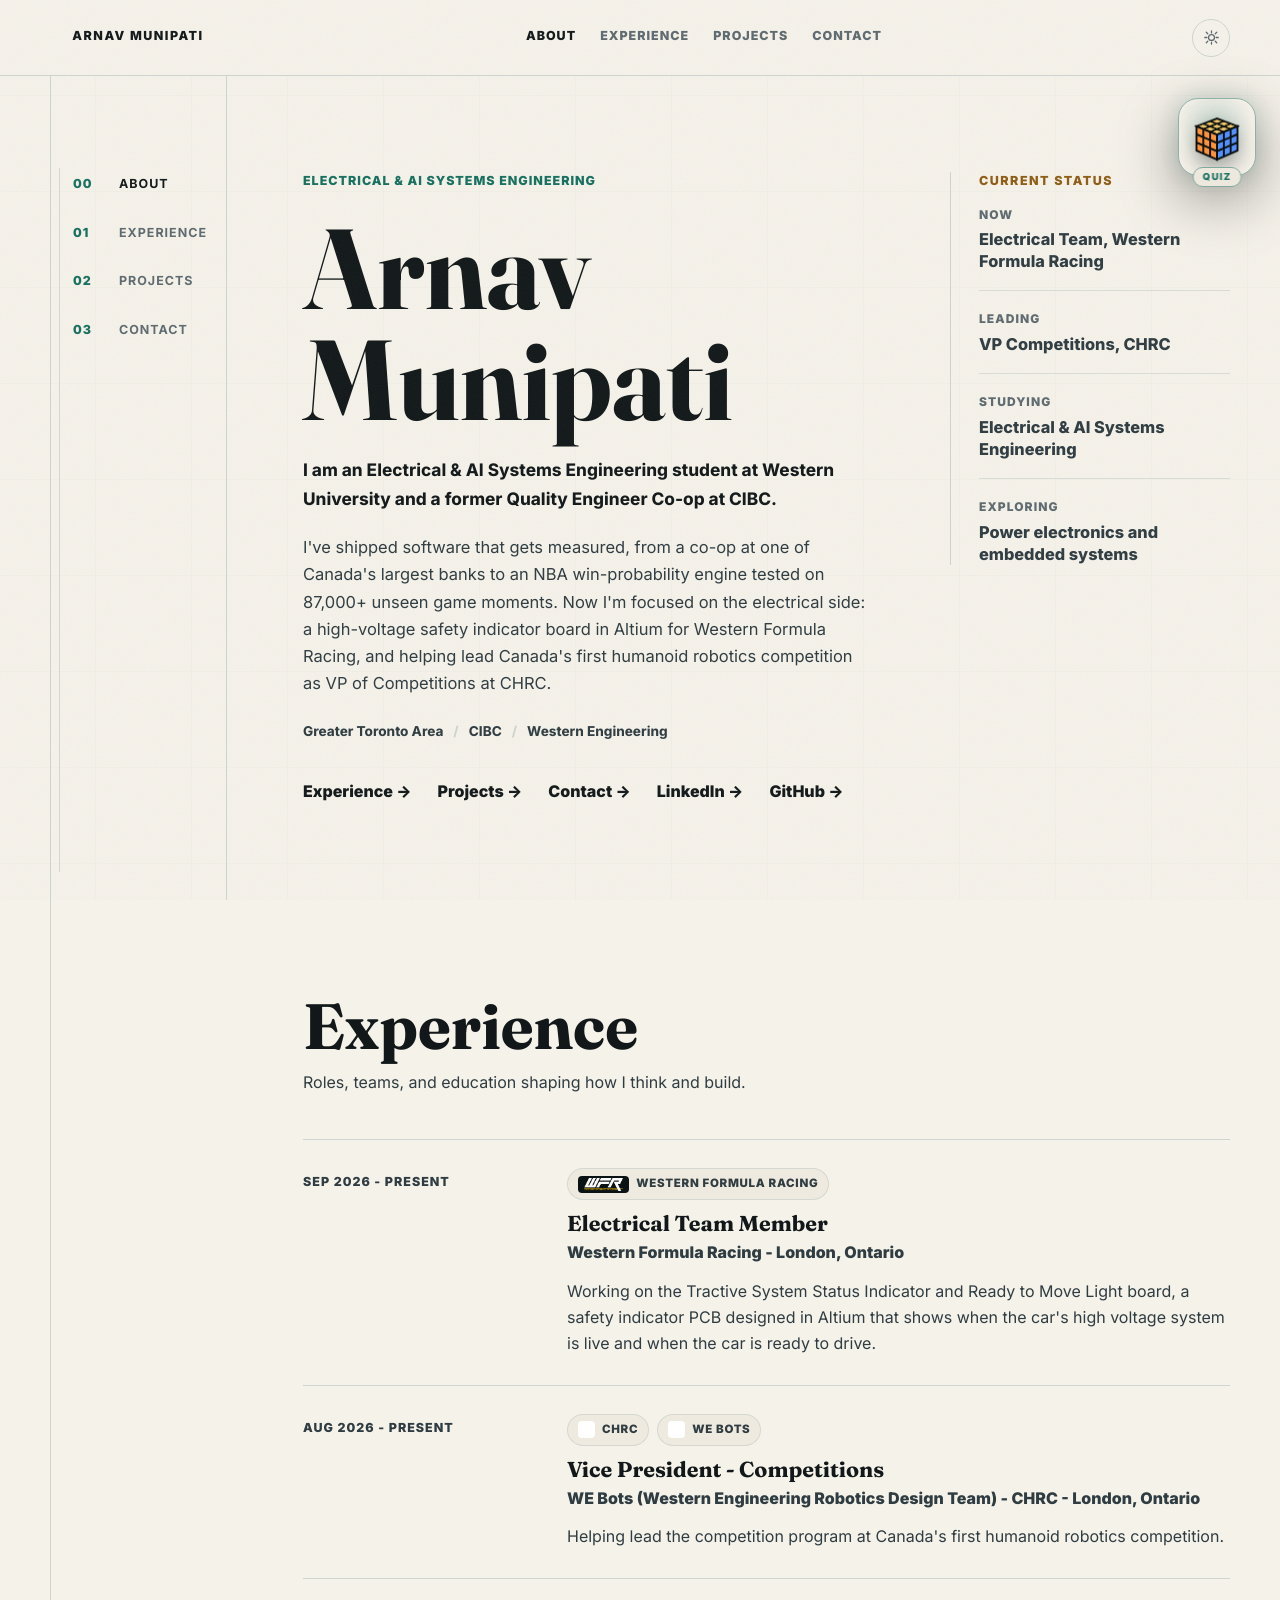
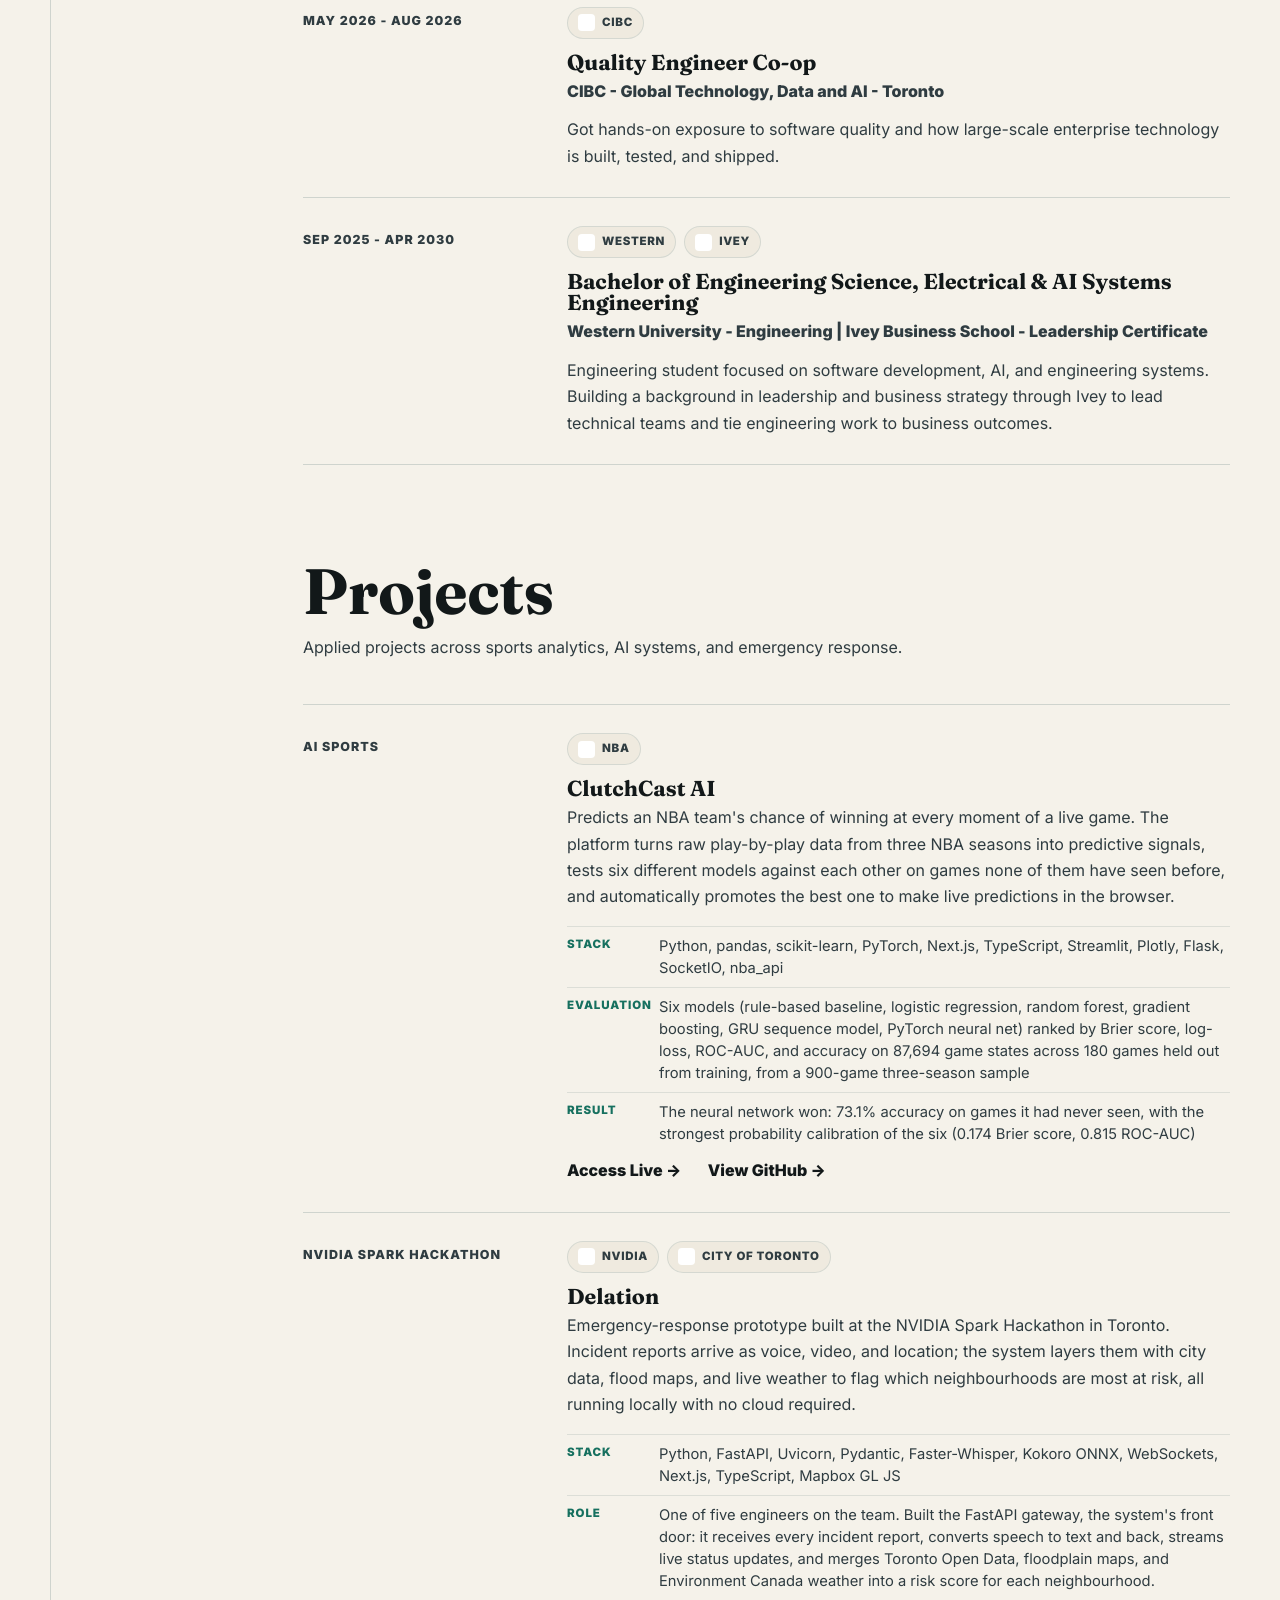
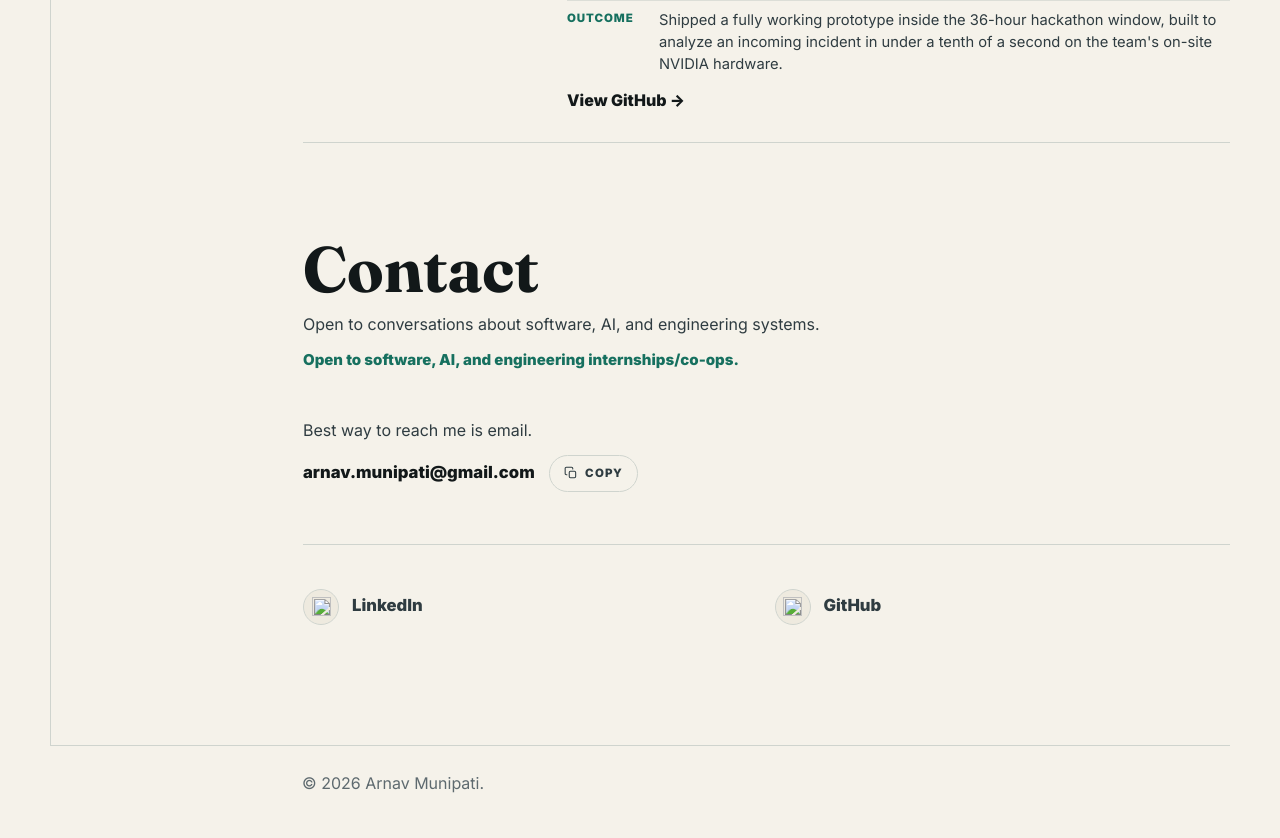
==== commit 8d1d4cee: "Use the Western Formula Racing wordmark for its chip Replaces the Google-favicon icon with the team'" ====
--- a/index.html
+++ b/index.html
@@ -165,7 +165,7 @@
               <div>
                 <div class="logo-strip" aria-label="Associated organization">
                   <a class="logo-link" href="https://westernformularacing.org/" target="_blank" rel="noreferrer" aria-label="Western Formula Racing homepage">
-                    <img src="https://www.google.com/s2/favicons?domain=westernformularacing.org&sz=64" alt="" />
+                    <img class="logo-img-wide" src="assets/wfr-logo.webp" alt="" />
                     <span>Western Formula Racing</span>
                   </a>
                 </div>
--- a/styles.css
+++ b/styles.css
@@ -710,6 +710,15 @@
   object-fit: contain;
 }
 
+/* Wide wordmark logos (white-on-transparent artwork): dark tile in both
+   themes so the mark stays visible, natural aspect instead of a square. */
+.logo-link img.logo-img-wide {
+  width: auto;
+  max-width: 54px;
+  padding: 2px 6px;
+  background: #0b1213;
+}
+
 .logo-link span {
   white-space: nowrap;
 }
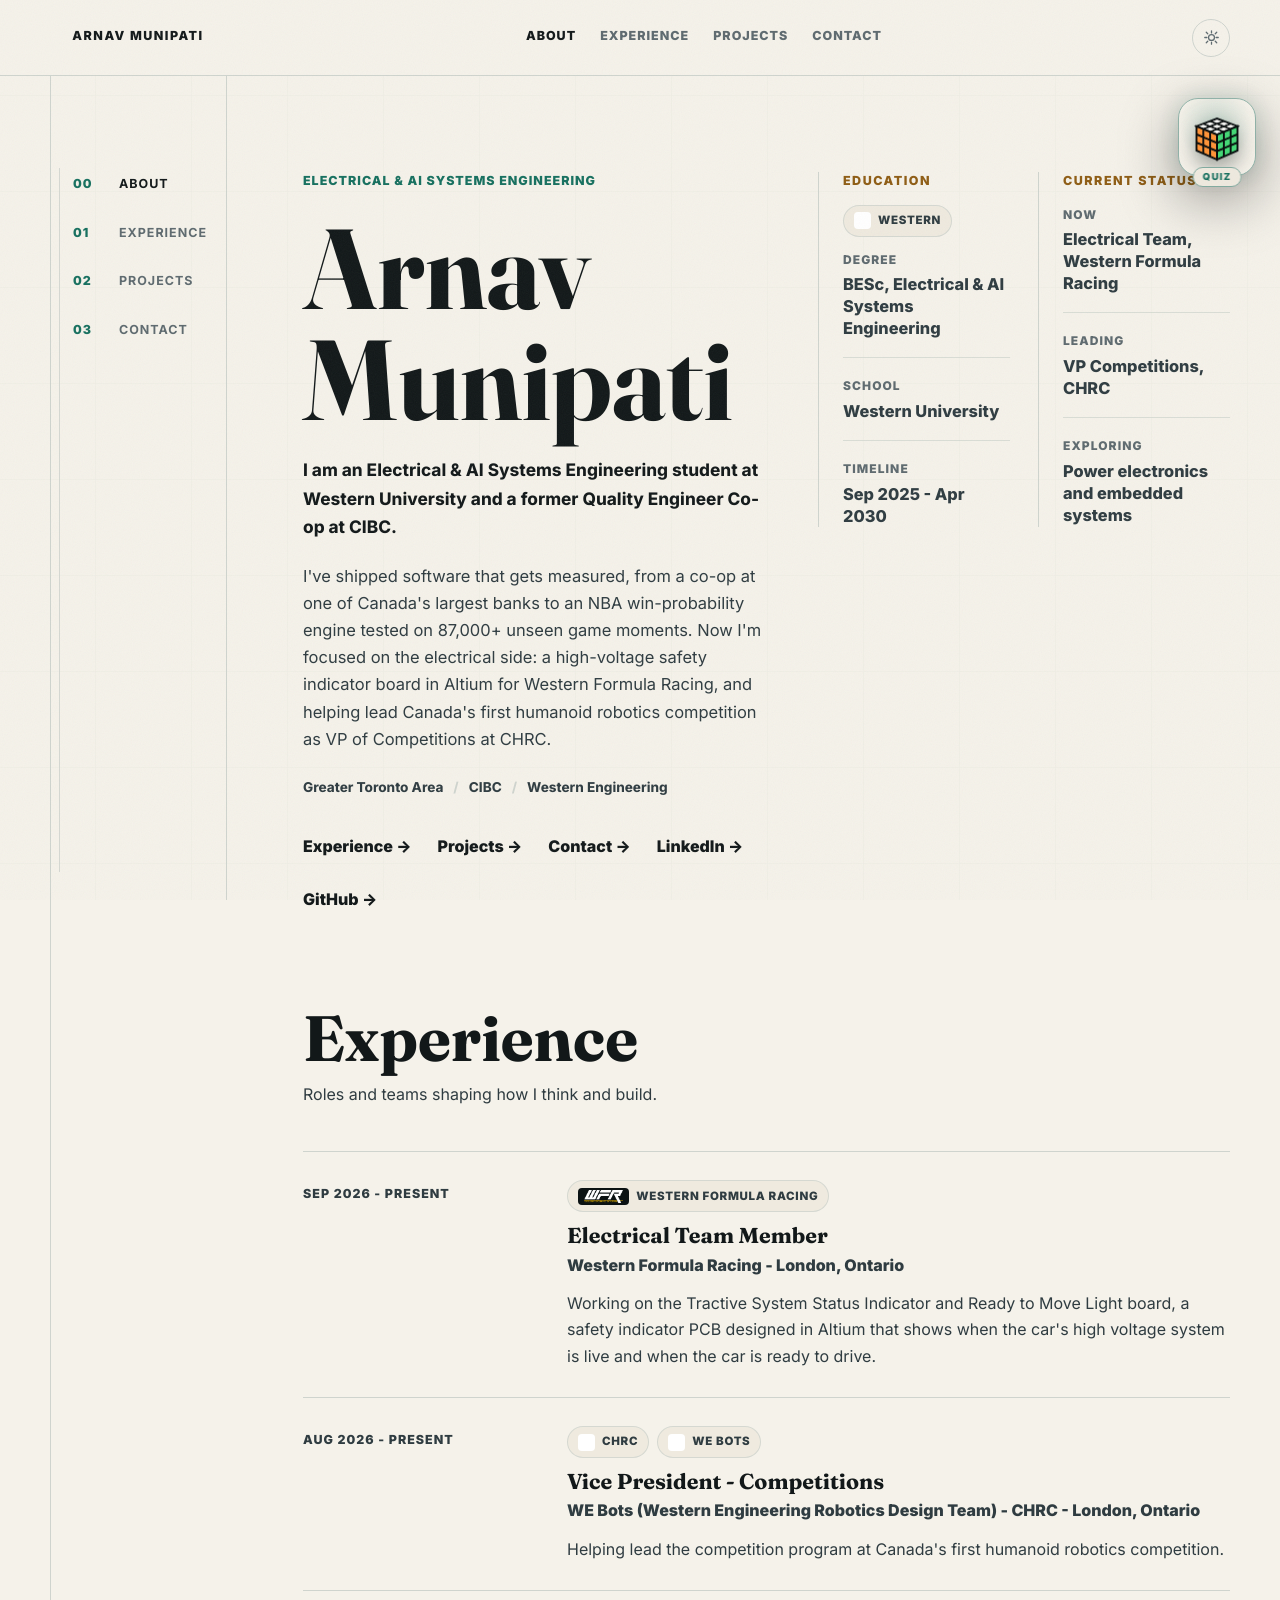
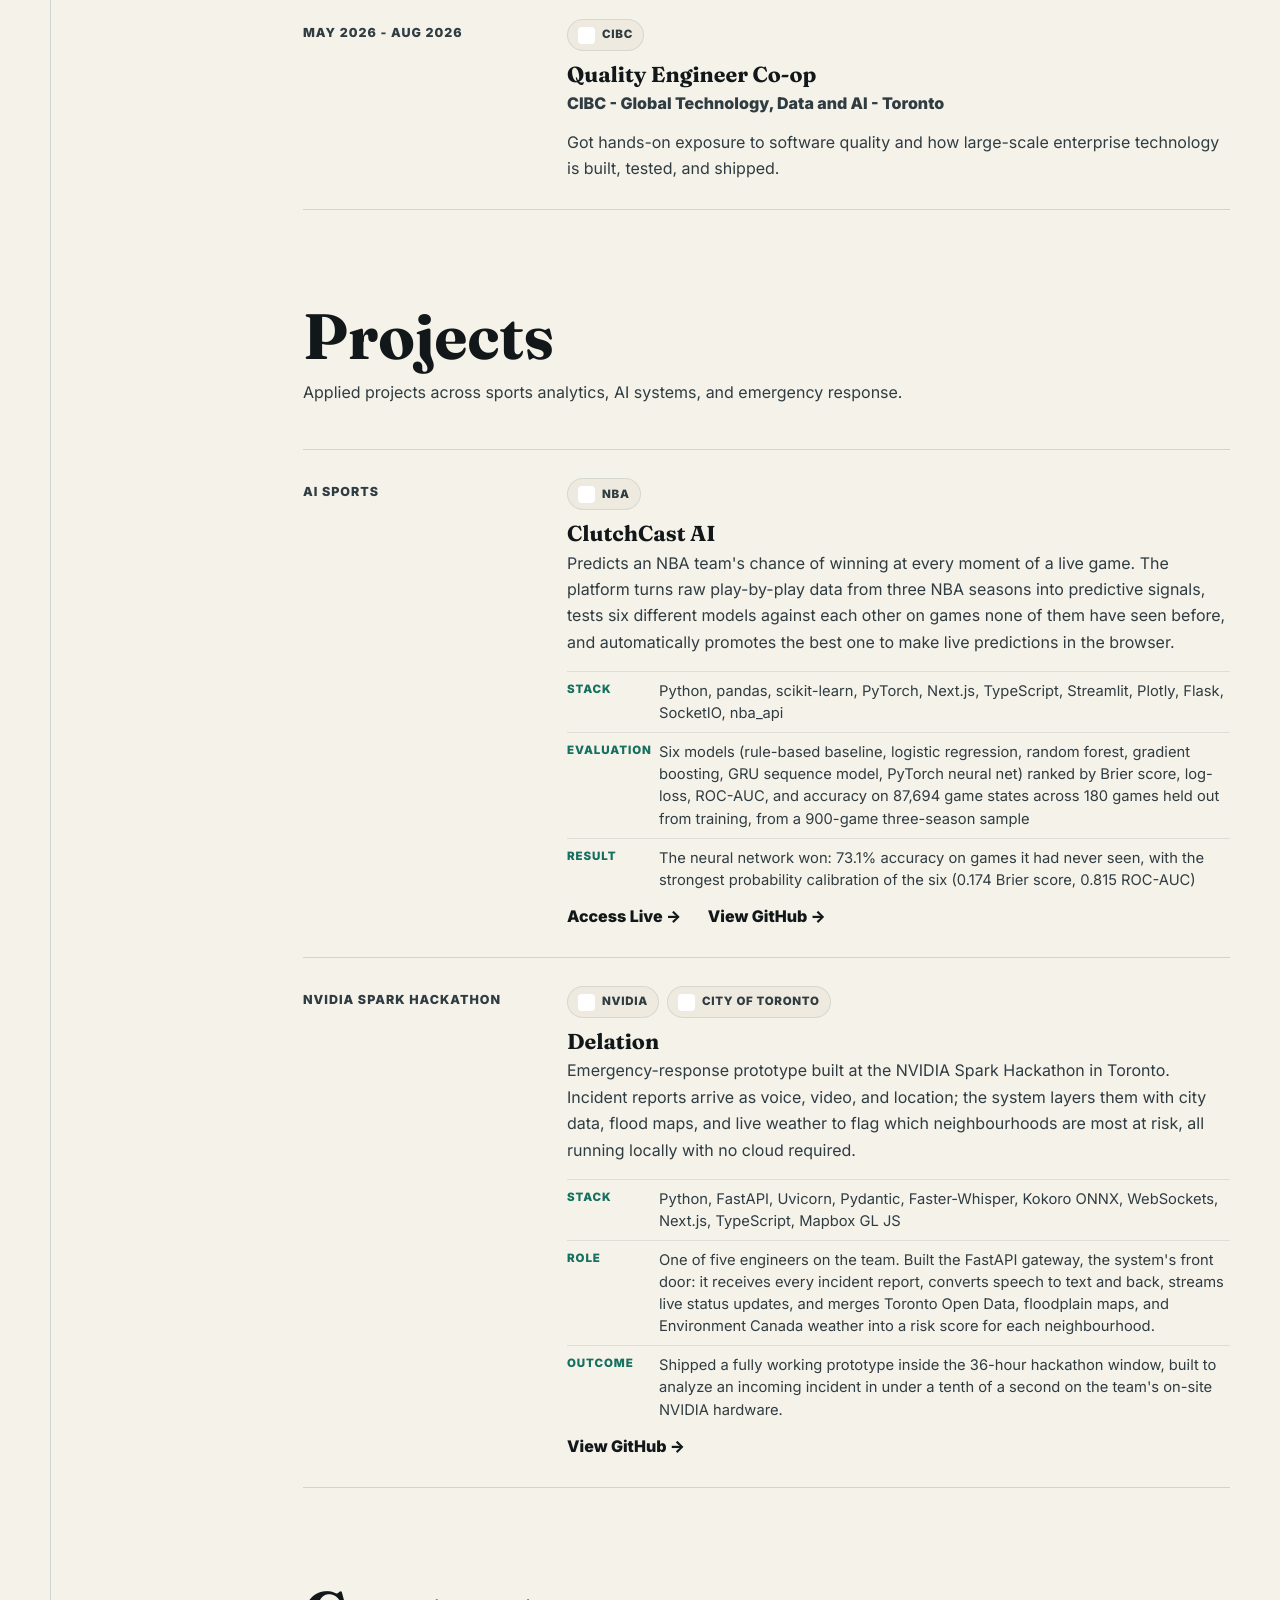
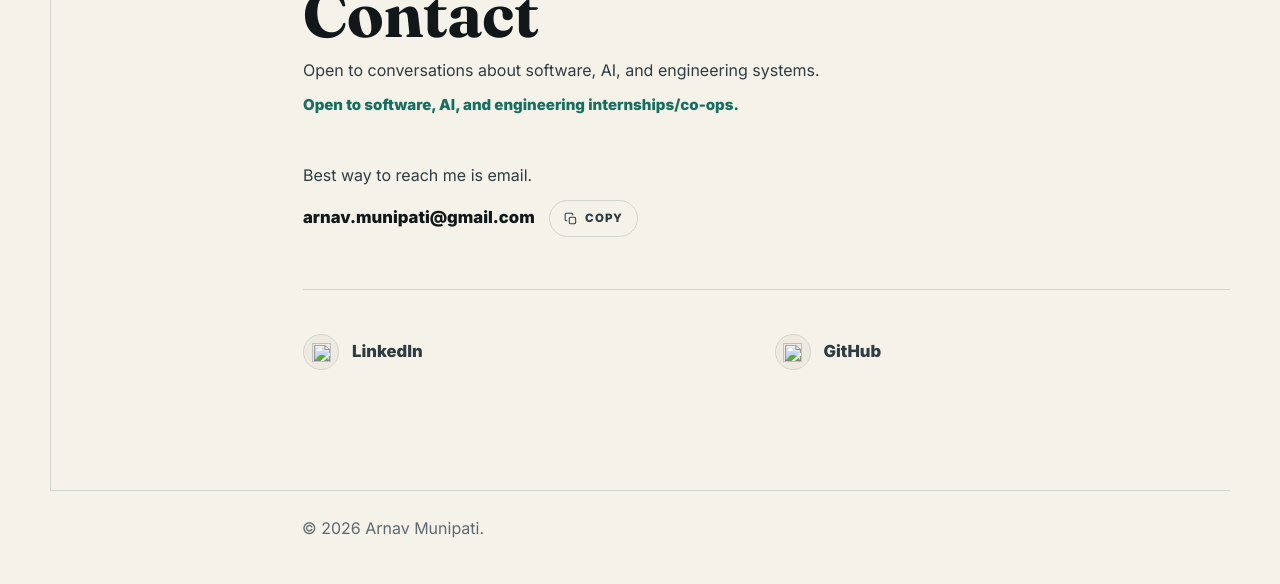
==== commit bf4b93b3: "Move education into the hero beside current status; drop Ivey certificate The education entry leaves" ====
--- a/index.html
+++ b/index.html
@@ -125,27 +125,49 @@
             </div>
           </div>
 
-          <aside class="focus-panel" aria-label="Current status">
-            <p>Current status</p>
-            <dl>
-              <div>
-                <dt>Now</dt>
-                <dd>Electrical Team, Western Formula Racing</dd>
-              </div>
-              <div>
-                <dt>Leading</dt>
-                <dd>VP Competitions, CHRC</dd>
-              </div>
-              <div>
-                <dt>Studying</dt>
-                <dd>Electrical &amp; AI Systems Engineering</dd>
-              </div>
-              <div>
-                <dt>Exploring</dt>
-                <dd>Power electronics and embedded systems</dd>
-              </div>
-            </dl>
-          </aside>
+          <div class="hero-panels">
+            <aside class="focus-panel" aria-label="Education">
+              <p>Education</p>
+              <div class="logo-strip" aria-label="Associated school">
+                <a class="logo-link" href="https://www.uwo.ca/" target="_blank" rel="noreferrer" aria-label="Western University homepage">
+                  <img src="https://www.google.com/s2/favicons?domain=uwo.ca&sz=64" alt="" />
+                  <span>Western</span>
+                </a>
+              </div>
+              <dl>
+                <div>
+                  <dt>Degree</dt>
+                  <dd>BESc, Electrical &amp; AI Systems Engineering</dd>
+                </div>
+                <div>
+                  <dt>School</dt>
+                  <dd>Western University</dd>
+                </div>
+                <div>
+                  <dt>Timeline</dt>
+                  <dd>Sep 2025 - Apr 2030</dd>
+                </div>
+              </dl>
+            </aside>
+
+            <aside class="focus-panel" aria-label="Current status">
+              <p>Current status</p>
+              <dl>
+                <div>
+                  <dt>Now</dt>
+                  <dd>Electrical Team, Western Formula Racing</dd>
+                </div>
+                <div>
+                  <dt>Leading</dt>
+                  <dd>VP Competitions, CHRC</dd>
+                </div>
+                <div>
+                  <dt>Exploring</dt>
+                  <dd>Power electronics and embedded systems</dd>
+                </div>
+              </dl>
+            </aside>
+          </div>
         </section>
 
         <section class="section-block" id="experience" aria-labelledby="experience-title">
@@ -156,7 +178,7 @@
 
           <div class="section-heading">
             <h2 id="experience-title">Experience</h2>
-            <p>Roles, teams, and education shaping how I think and build.</p>
+            <p>Roles and teams shaping how I think and build.</p>
           </div>
 
           <div class="entry-list">
@@ -215,29 +237,6 @@
                 <p>
                   Got hands-on exposure to software quality and how large-scale enterprise
                   technology is built, tested, and shipped.
-                </p>
-              </div>
-            </article>
-
-            <article class="entry">
-              <p class="date">Sep 2025 - Apr 2030</p>
-              <div>
-                <div class="logo-strip" aria-label="Associated schools">
-                  <a class="logo-link" href="https://www.uwo.ca/" target="_blank" rel="noreferrer" aria-label="Western University homepage">
-                    <img src="https://www.google.com/s2/favicons?domain=uwo.ca&sz=64" alt="" />
-                    <span>Western</span>
-                  </a>
-                  <a class="logo-link" href="https://www.ivey.uwo.ca/" target="_blank" rel="noreferrer" aria-label="Ivey Business School homepage">
-                    <img src="https://www.google.com/s2/favicons?domain=ivey.uwo.ca&sz=64" alt="" />
-                    <span>Ivey</span>
-                  </a>
-                </div>
-                <h3>Bachelor of Engineering Science, Electrical &amp; AI Systems Engineering</h3>
-                <p class="company">Western University - Engineering | Ivey Business School - Leadership Certificate</p>
-                <p>
-                  Engineering student focused on software development, AI, and engineering
-                  systems. Building a background in leadership and business strategy through
-                  Ivey to lead technical teams and tie engineering work to business outcomes.
                 </p>
               </div>
             </article>
--- a/styles.css
+++ b/styles.css
@@ -401,11 +401,25 @@
 
 .hero {
   display: grid;
-  grid-template-columns: minmax(0, 1fr) 280px;
-  gap: 76px;
+  grid-template-columns: minmax(0, 1fr) auto;
+  gap: 56px;
   min-height: calc(100vh - var(--header));
   align-items: start;
   min-width: 0;
+}
+
+/* Education and current status sit side by side at the hero's right edge.
+   Panel widths are capped so the display headline keeps clearance at the
+   page's max width; below 1240px the hero stacks instead. */
+.hero-panels {
+  display: grid;
+  grid-template-columns: 192px 192px;
+  gap: 28px;
+  align-content: start;
+}
+
+.hero-panels .focus-panel:nth-child(2) {
+  animation-delay: 620ms;
 }
 
 .hero-main {
@@ -561,7 +575,7 @@
 
 .focus-panel {
   min-height: 314px;
-  padding: 0 0 0 28px;
+  padding: 0 0 0 24px;
   border-left: 1px solid var(--line);
 }
 
@@ -580,12 +594,14 @@
   margin: 0;
 }
 
-.focus-panel div {
+/* Scoped to the dl rows: the Education panel also contains a logo-strip
+   div that must not pick up the row divider. */
+.focus-panel dl > div {
   padding-bottom: 18px;
   border-bottom: 1px solid color-mix(in srgb, var(--line) 72%, transparent);
 }
 
-.focus-panel div:last-child {
+.focus-panel dl > div:last-child {
   padding-bottom: 0;
   border-bottom: 0;
 }
@@ -1598,6 +1614,33 @@
   }
 }
 
+@media (max-width: 1240px) {
+  .hero {
+    grid-template-columns: 1fr;
+    gap: 44px;
+    min-height: auto;
+  }
+
+  .hero-panels {
+    grid-template-columns: 1fr 1fr;
+    gap: 24px 28px;
+    padding-top: 24px;
+    border-top: 1px solid var(--line);
+  }
+
+  .focus-panel {
+    min-height: auto;
+    padding: 0;
+    border-top: 0;
+    border-left: 0;
+  }
+
+  .hero-panels .focus-panel + .focus-panel {
+    padding-left: 28px;
+    border-left: 1px solid var(--line);
+  }
+}
+
 @media (max-width: 960px) {
   .site-header {
     grid-template-columns: minmax(0, 1fr) auto;
@@ -1639,19 +1682,6 @@
     padding: 72px 0 0;
   }
 
-  .hero {
-    grid-template-columns: 1fr;
-    gap: 44px;
-    min-height: auto;
-  }
-
-  .focus-panel {
-    min-height: auto;
-    padding: 24px 0 0;
-    border-top: 1px solid var(--line);
-    border-left: 0;
-  }
-
   .mobile-kicker {
     display: flex;
     gap: 16px;
@@ -1710,6 +1740,17 @@
   .theme-button {
     width: 40px;
     height: 40px;
+  }
+
+  .hero-panels {
+    grid-template-columns: 1fr;
+  }
+
+  .hero-panels .focus-panel + .focus-panel {
+    padding-top: 24px;
+    padding-left: 0;
+    border-top: 1px solid var(--line);
+    border-left: 0;
   }
 
   .brand {
@@ -1938,6 +1979,10 @@
     transform: none !important;
   }
 
+  .hero-panels {
+    display: block;
+  }
+
   .focus-panel {
     min-height: 0;
     margin-top: 12pt;
@@ -1945,6 +1990,13 @@
     border-left: 0;
   }
 
+  /* Max-width media queries also apply to the print page box, and the
+     1240px block's divider selector out-specifies the reset above. */
+  .hero-panels .focus-panel + .focus-panel {
+    padding: 0;
+    border: 0;
+  }
+
   .entry {
     grid-template-columns: 1fr;
     gap: 4pt;
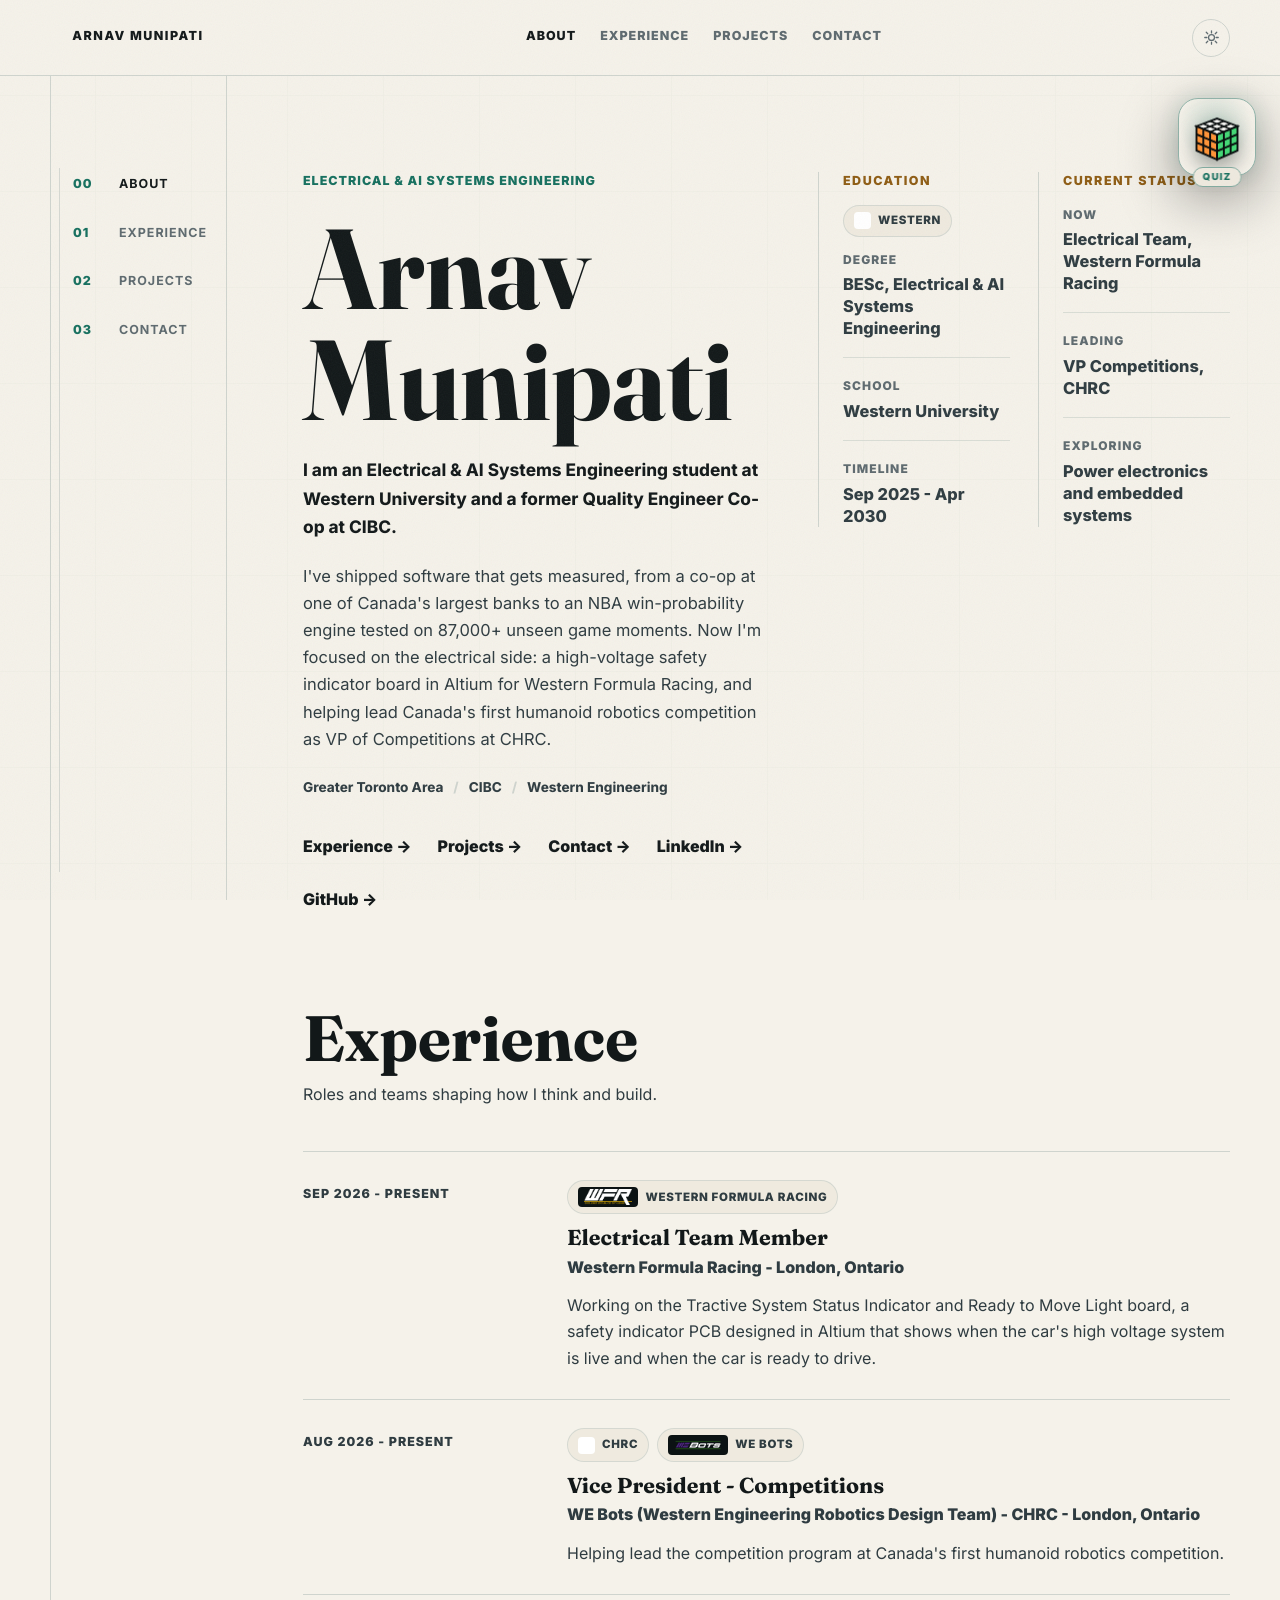
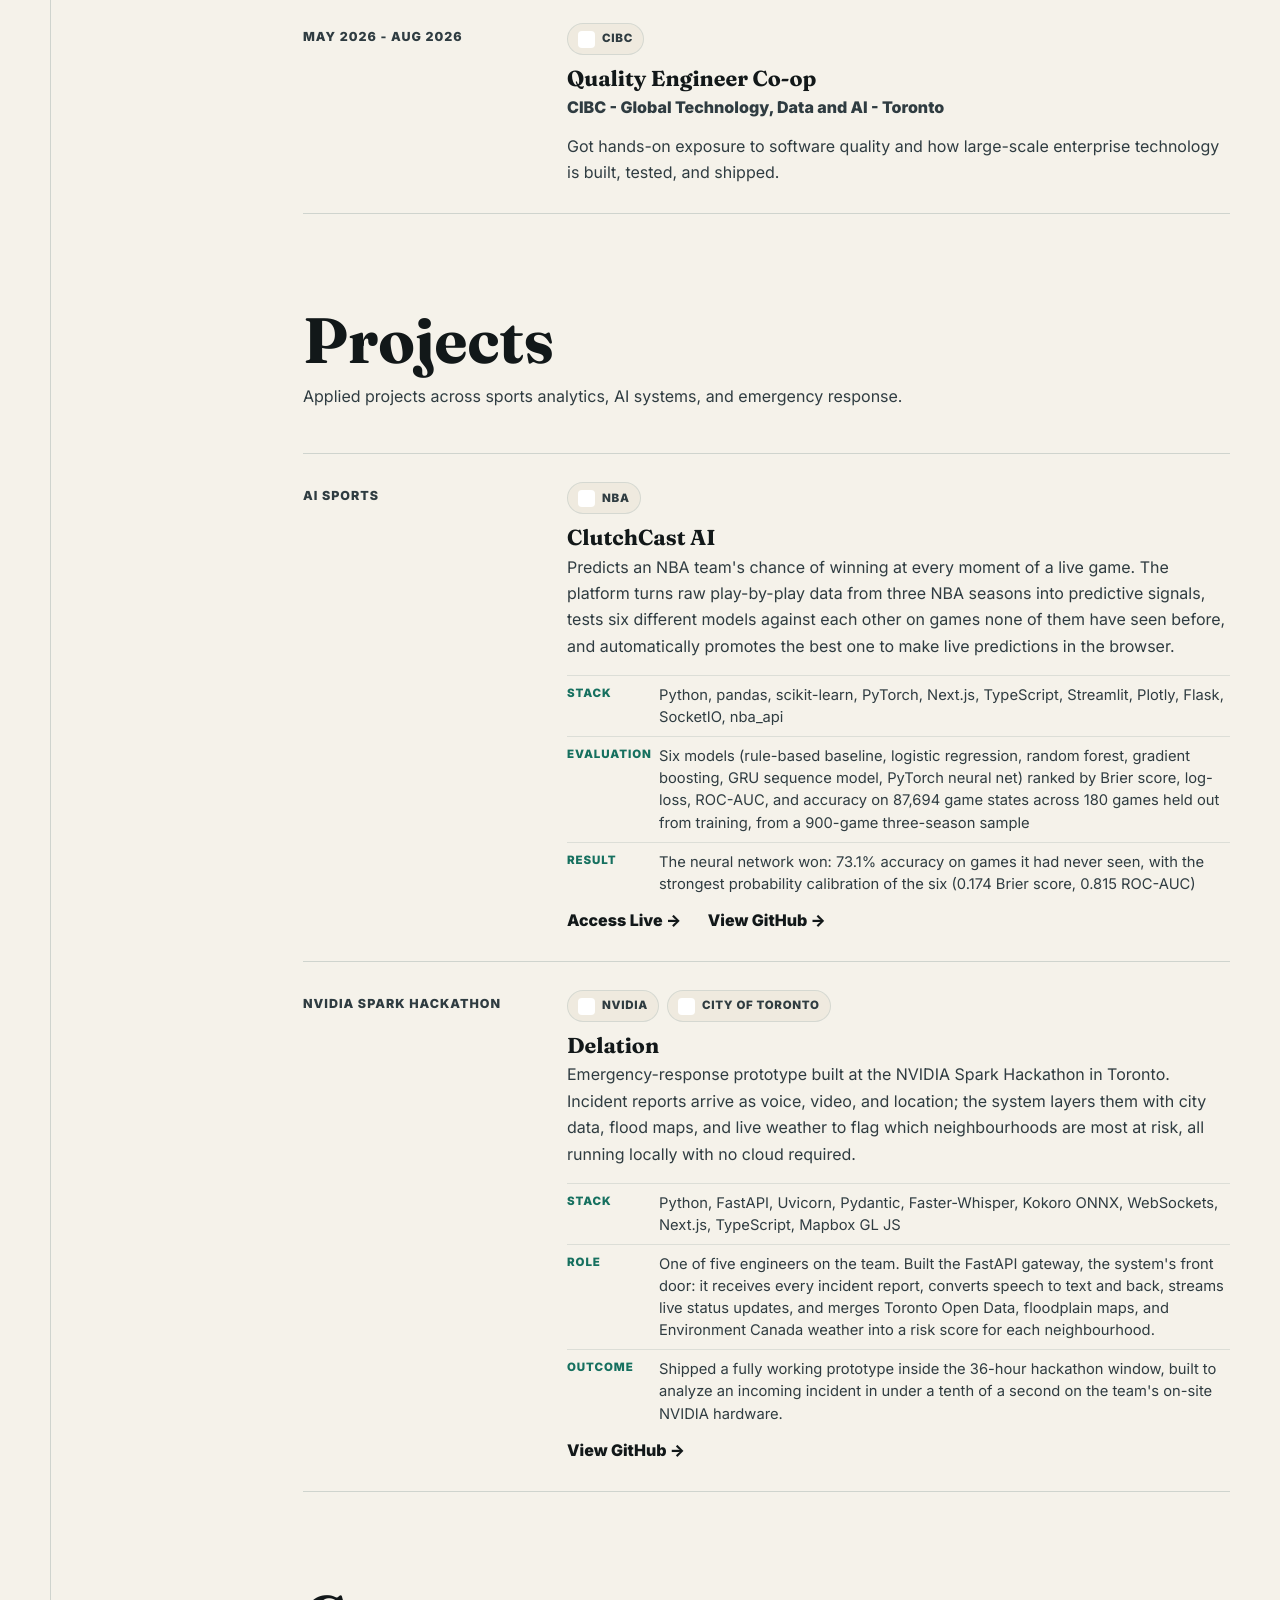
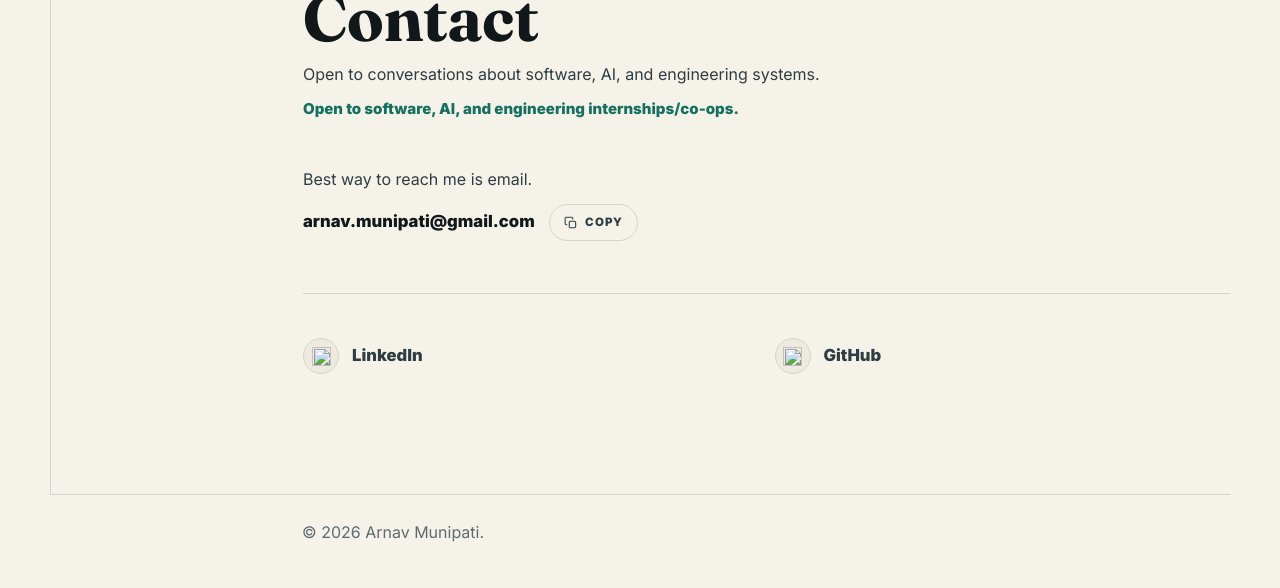
==== commit 8cf951a0: "Use the WE Bots logo for its chip; sharpen wide-logo tiles to 20px The WE Bots chip swaps its Google" ====
--- a/index.html
+++ b/index.html
@@ -210,7 +210,7 @@
                     <span>CHRC</span>
                   </a>
                   <a class="logo-link" href="https://webots.org/" target="_blank" rel="noreferrer" aria-label="WE Bots homepage">
-                    <img src="https://www.google.com/s2/favicons?domain=webots.org&sz=64" alt="" />
+                    <img class="logo-img-wide" src="assets/webots-logo.webp" alt="" />
                     <span>WE Bots</span>
                   </a>
                 </div>
--- a/styles.css
+++ b/styles.css
@@ -730,7 +730,8 @@
    themes so the mark stays visible, natural aspect instead of a square. */
 .logo-link img.logo-img-wide {
   width: auto;
-  max-width: 54px;
+  height: 20px;
+  max-width: 64px;
   padding: 2px 6px;
   background: #0b1213;
 }
